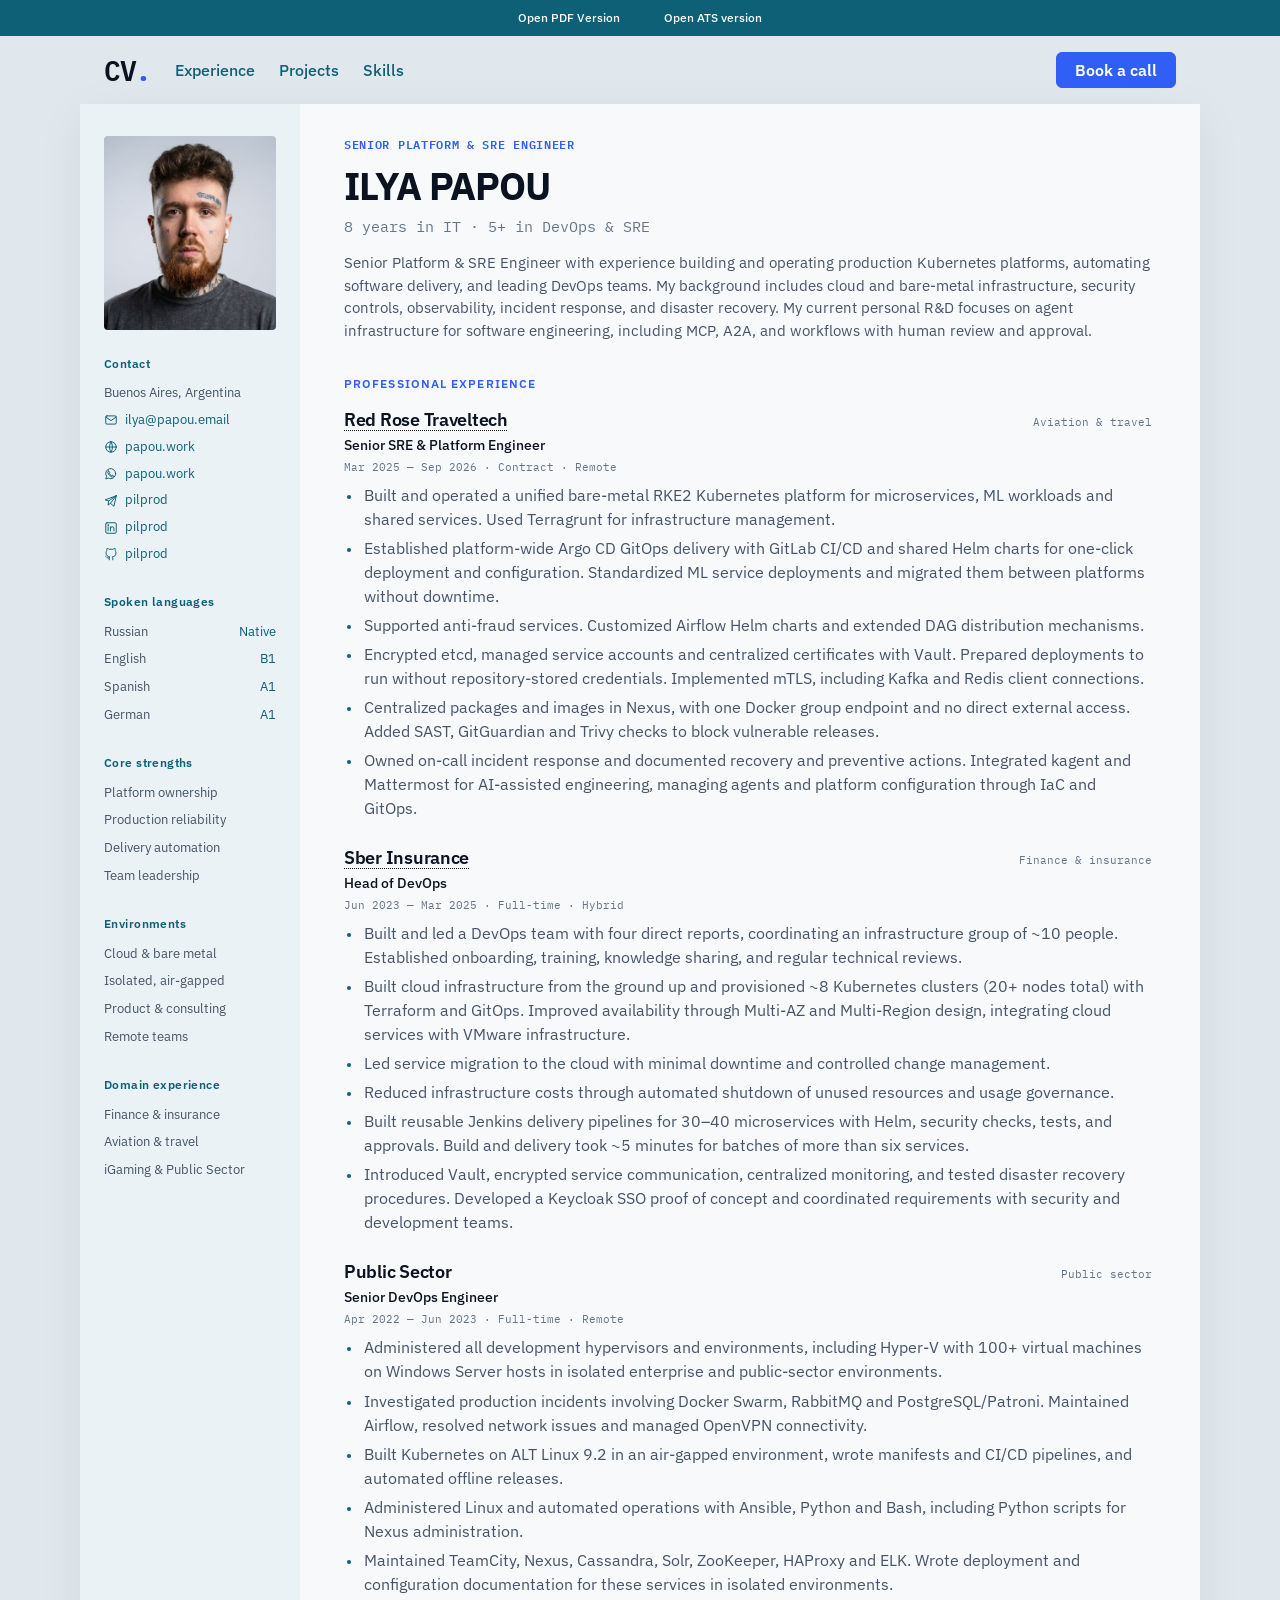
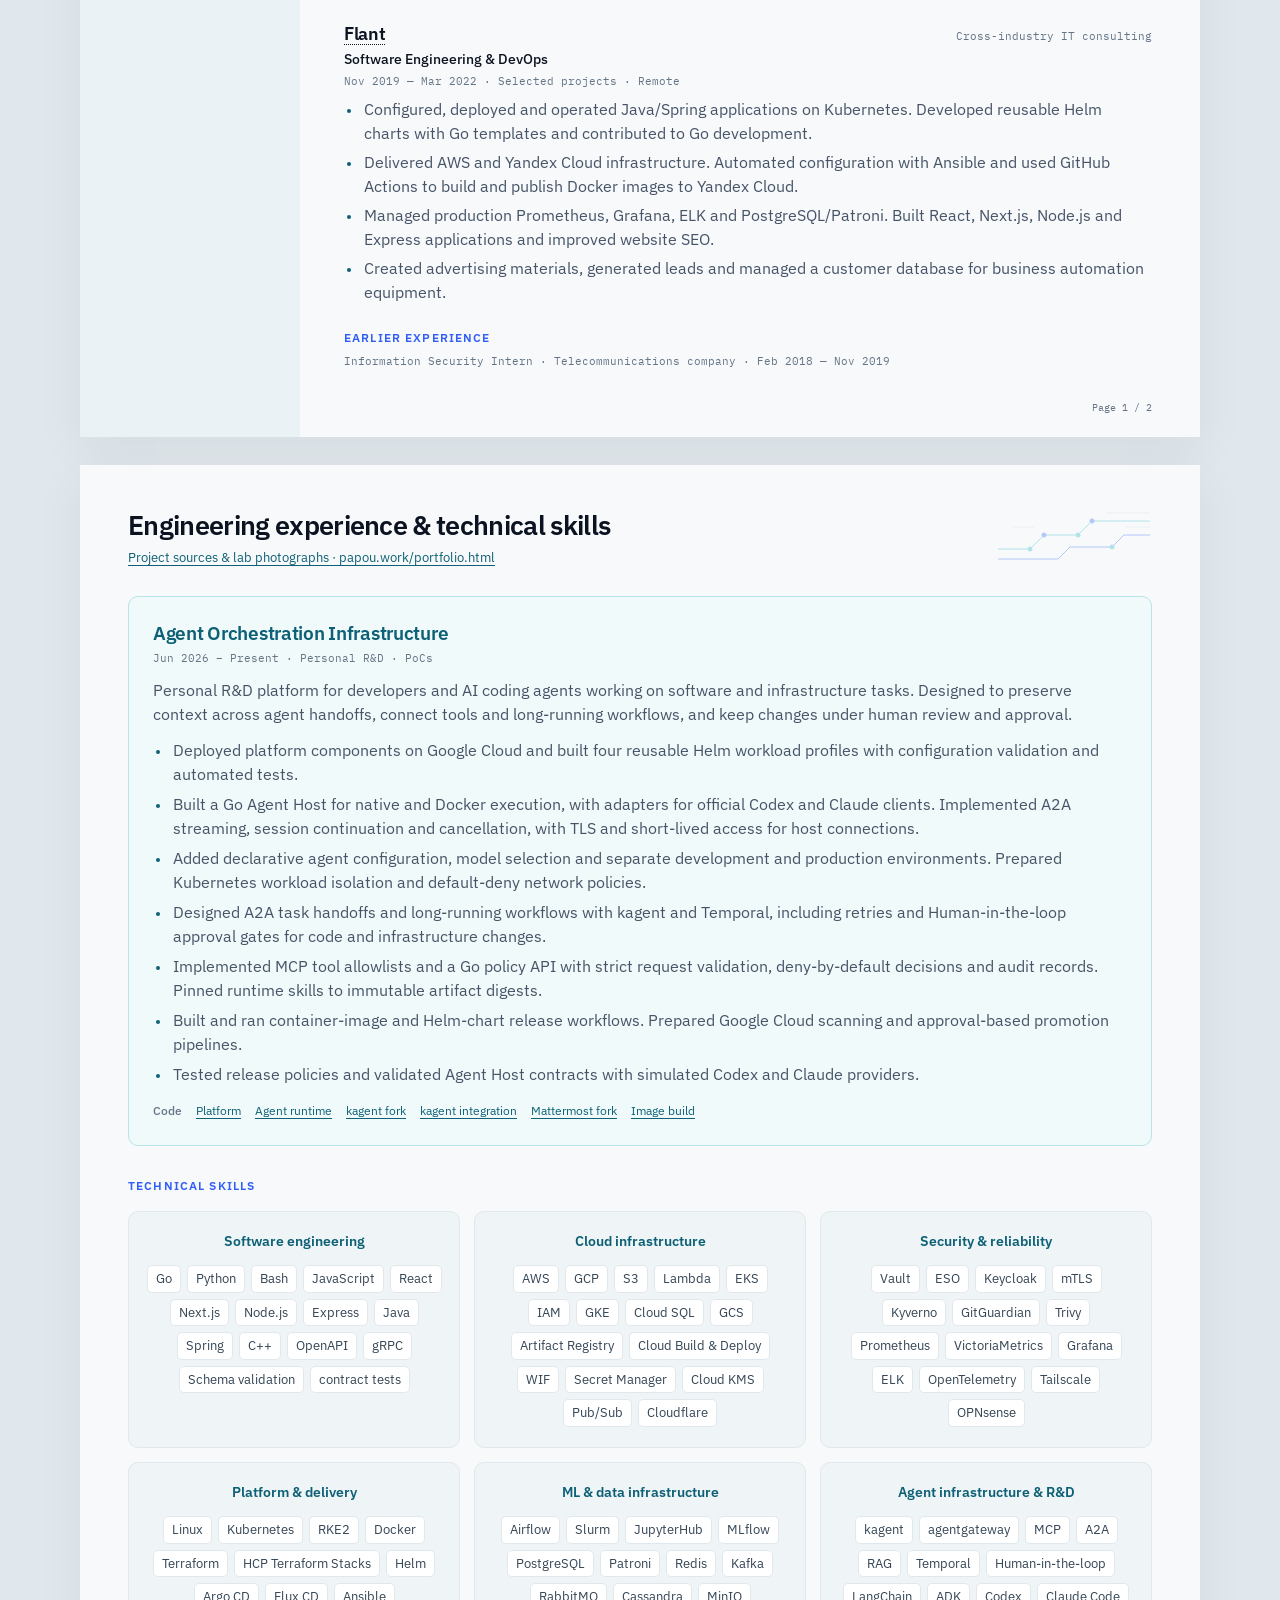
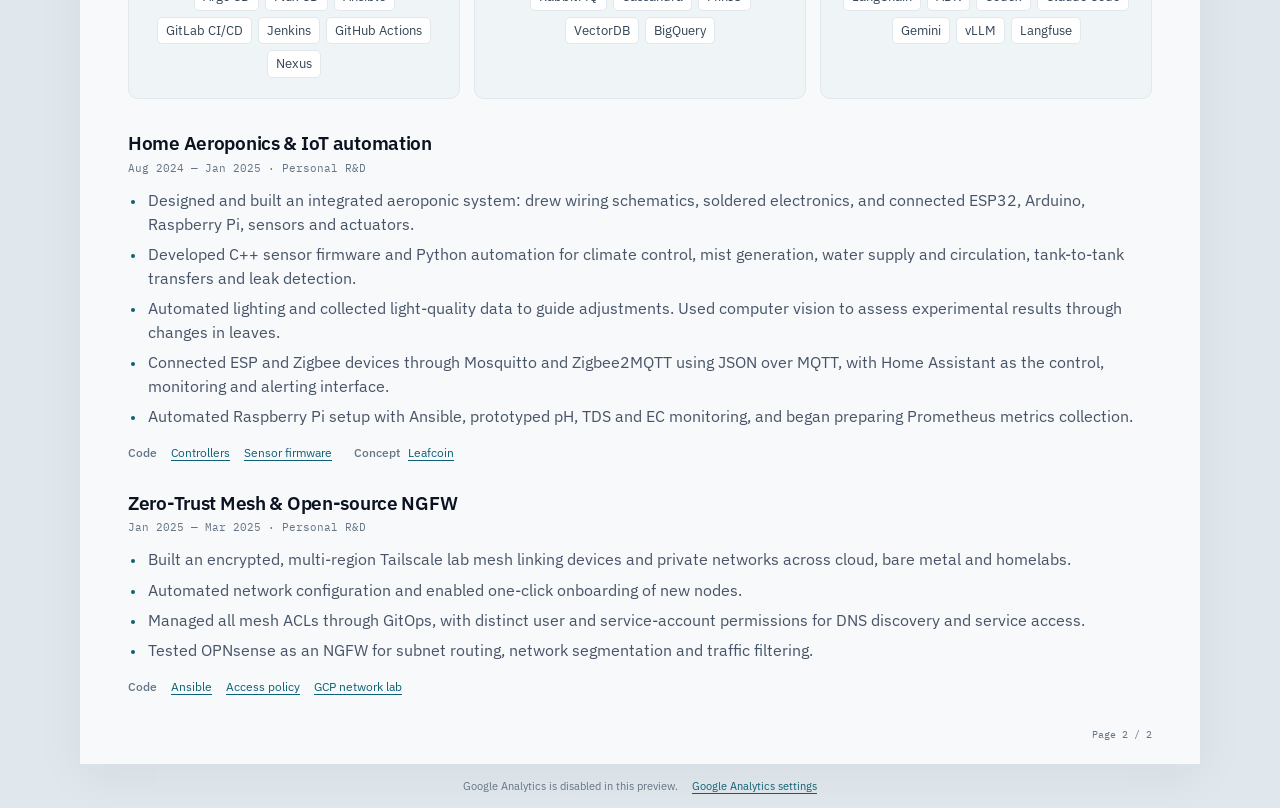
==== index.html @ ef1fb4b2 "Shorten ATS PDF action label" ====
<!doctype html>
<html lang="en">
<head>
  <meta charset="utf-8">
  <meta name="viewport" content="width=device-width, initial-scale=1">
  <title>Ilya Papou — Senior Platform &amp; SRE Engineer | CV</title>
  <meta name="description" content="Ilya Papou (Ilya Popov), Senior Platform &amp; SRE Engineer. Kubernetes, AWS, Google Cloud and agent infrastructure. CV, GitHub code and R&amp;D prototypes.">
  <meta name="author" content="Ilya Papou">
  <meta name="robots" content="index, follow, max-image-preview:large">
  <meta name="color-scheme" content="light dark">
  <meta name="theme-color" content="#f7f9fb" media="(prefers-color-scheme: light)">
  <meta name="theme-color" content="#131c27" media="(prefers-color-scheme: dark)">
  <meta property="og:type" content="profile">
  <meta property="og:site_name" content="Ilya Papou — CV">
  <meta property="og:locale" content="en_US">
  <meta property="og:title" content="Ilya Papou — Senior Platform &amp; SRE Engineer | CV">
  <meta property="og:description" content="Ilya Papou (Ilya Popov), Senior Platform &amp; SRE Engineer. Kubernetes, AWS, Google Cloud and agent infrastructure. CV, GitHub code and R&amp;D prototypes.">
  <meta property="og:url" content="https://papou.work/">
  <meta property="og:image" content="https://papou.work/assets/social/cv-preview-20260906.jpg">
  <meta property="og:image:secure_url" content="https://papou.work/assets/social/cv-preview-20260906.jpg">
  <meta property="og:image:type" content="image/jpeg">
  <meta property="og:image:width" content="1200">
  <meta property="og:image:height" content="630">
  <meta property="og:image:alt" content="Ilya Papou, Senior Platform &amp; SRE Engineer — CV and R&amp;D portfolio, with portrait.">
  <meta property="profile:first_name" content="Ilya">
  <meta property="profile:last_name" content="Papou">
  <meta name="twitter:card" content="summary_large_image">
  <meta name="twitter:title" content="Ilya Papou — Senior Platform &amp; SRE Engineer | CV">
  <meta name="twitter:description" content="Ilya Papou (Ilya Popov), Senior Platform &amp; SRE Engineer. Kubernetes, AWS, Google Cloud and agent infrastructure. CV, GitHub code and R&amp;D prototypes.">
  <meta name="twitter:image" content="https://papou.work/assets/social/cv-preview-20260906.jpg">
  <meta name="twitter:image:alt" content="Ilya Papou, Senior Platform &amp; SRE Engineer — CV and R&amp;D portfolio, with portrait.">
  <link rel="canonical" href="https://papou.work/">
  <link rel="describedby" href="/llms.txt" type="text/plain" title="CV overview for agents">
  <link rel="describedby" href="/portfolio.jsonld" type="application/ld+json" title="Project, repository and photograph relationships">
  <link rel="icon" href="assets/favicon.svg" type="image/svg+xml">
  <link rel="preload" href="assets/fonts/ibm-plex-sans.ttf" as="font" type="font/ttf" crossorigin>
  <link rel="stylesheet" href="styles.css?v=20261005-spacing">
  <script type="application/ld+json">
    {
      "@context": "https://schema.org",
      "@graph": [
        {
          "@type": "WebSite",
          "@id": "https://papou.work/#website",
          "url": "https://papou.work/",
          "name": "Ilya Papou — CV",
          "inLanguage": "en",
          "publisher": {
            "@id": "https://papou.work/#person"
          }
        },
        {
          "@type": "ProfilePage",
          "@id": "https://papou.work/#profile",
          "url": "https://papou.work/",
          "name": "Ilya Papou — Senior Platform & SRE Engineer | CV",
          "description": "Ilya Papou (Ilya Popov), Senior Platform & SRE Engineer. Kubernetes, AWS, Google Cloud and agent infrastructure. CV, GitHub code and R&D prototypes.",
          "inLanguage": "en",
          "dateModified": "2026-09-28T23:22:29Z",
          "primaryImageOfPage": {
            "@type": "ImageObject",
            "contentUrl": "https://papou.work/assets/social/cv-preview-20260906.jpg",
            "width": 1200,
            "height": 630
          },
          "mentions": [
            {"@id": "https://papou.work/portfolio.html#agent"},
            {"@id": "https://papou.work/portfolio.html#home"},
            {"@id": "https://papou.work/portfolio.html#mesh"}
          ],
          "isPartOf": {
            "@id": "https://papou.work/#website"
          },
          "mainEntity": {
            "@id": "https://papou.work/#person"
          }
        },
        {
          "@type": "Person",
          "@id": "https://papou.work/#person",
          "name": "Ilya Papou",
          "alternateName": ["Ilya Popov", "PILPROD", "pilprod"],
          "url": "https://papou.work/",
          "image": "https://papou.work/assets/portrait.jpg",
          "jobTitle": "Senior Platform & SRE Engineer",
          "description": "Senior Platform & SRE Engineer with experience building and operating production Kubernetes platforms, automating software delivery, and leading DevOps teams. My background includes cloud and bare-metal infrastructure, security controls, observability, incident response, and disaster recovery. My current personal R&D focuses on agent infrastructure for software engineering, including MCP, A2A, and workflows with human review and approval.",
          "homeLocation": {
            "@type": "Place",
            "name": "Buenos Aires, Argentina"
          },
          "sameAs": [
            "https://www.linkedin.com/in/pilprod/",
            "https://github.com/pilprod"
          ],
          "knowsAbout": [
            "Amazon Web Services (AWS)",
            "Google Cloud",
            "Agent infrastructure",
            "Agent orchestration",
            "MCP",
            "A2A",
            "Human-in-the-loop workflows",
            "Kubernetes",
            "DevSecOps",
            "Platform engineering",
            "Site reliability engineering"
          ]
        }
      ]
    }
  </script>
</head>
<body>
  <a class="skip-link" href="#experience">Skip to experience</a>
  <nav class="pdf-strip" aria-label="PDF versions">
    <div class="pdf-strip-links">
      <a id="open-pdf" href="assets/Ilya%20Papou%20CV%20%E2%80%94%20DevOps%20%26%20SRE.pdf?v=20261005-spacing" target="_blank" rel="noopener">Open PDF Version</a>
      <a id="download-ats-pdf" href="assets/Ilya%20Papou%20CV%20(ATS)%20%E2%80%94%20DevOps%20%26%20SRE.pdf?v=20261005-spacing" target="_blank" rel="noopener">Open ATS version</a>
    </div>
  </nav>
  <div class="site-toolbar">
    <a class="site-brand" href="/" aria-label="CV — Home">CV<span class="brand-dot" aria-hidden="true">.</span></a>
    <nav aria-label="CV sections">
      <a href="#experience">Experience</a>
      <a href="#projects">Projects</a>
      <a href="#technologies">Skills</a>
      <div class="toolbar-actions">
        <a class="booking-action" id="book-call" href="https://calendar.app.google/ga4crYqBcmaEuAV99" target="_blank" rel="noopener">Book a call</a>
      </div>
    </nav>
  </div>
  <main class="cv">
    <section class="cv-page page-one" aria-label="Experience and profile">
      <header class="identity">
        <div class="identity-copy">
          <p class="eyebrow">Senior Platform &amp; SRE Engineer</p>
          <div class="portrait portrait-mobile">
            <img class="portrait-screen" src="assets/portrait-source.jpg" width="896" height="1008" alt="Portrait of Ilya Papou" fetchpriority="high">
          </div>
          <h1>Ilya Papou</h1>
          <p class="headline">8 years in IT · 5+ in DevOps &amp; SRE</p>
        </div>
        <p class="summary">Senior Platform &amp; SRE Engineer with experience building and operating production Kubernetes platforms, automating software delivery, and leading DevOps teams. My background includes cloud and bare-metal infrastructure, security controls, observability, incident response, and disaster recovery. My current personal R&amp;D focuses on agent infrastructure for software engineering, including MCP, A2A, and workflows with human review and approval.</p>
      </header>
      <aside class="sidebar" aria-label="Contact and profile">
        <div class="portrait">
          <img class="portrait-screen" src="assets/portrait-source.jpg" width="896" height="1008" alt="Portrait of Ilya Papou" fetchpriority="high">
          <img class="portrait-print" src="assets/portrait-source.jpg" width="896" height="1008" alt="Portrait of Ilya Papou" loading="eager" decoding="sync">
        </div>
        <section class="sidebar-section profile-contact">
          <h2>Contact</h2>
          <address class="contact-list">
            <div class="contact-context">
            <span>Buenos Aires, Argentina</span>
            </div>
            <div class="contact-links">
            <a href="mailto:ilya@papou.email" aria-label="Email: ilya@papou.email" title="Email"><svg class="contact-icon" viewBox="0 0 24 24" aria-hidden="true" focusable="false"><rect x="3" y="5" width="18" height="14" rx="2"/><path d="m3 7 9 6 9-6"/></svg>ilya@papou.email</a>
            <a href="https://papou.work/" aria-label="Website: papou.work" title="Website"><svg class="contact-icon" viewBox="0 0 24 24" aria-hidden="true" focusable="false"><circle cx="12" cy="12" r="9"/><path d="M3 12h18M12 3a18 18 0 0 1 0 18 18 18 0 0 1 0-18Z"/></svg>papou.work</a>
            <a href="https://wa.me/papou.work" aria-label="WhatsApp Business: papou.work" title="WhatsApp Business"><svg class="contact-icon" viewBox="0 0 24 24" aria-hidden="true" focusable="false"><path d="M20 11.5a8.5 8.5 0 0 1-12.4 7.6L3 20.5l1.4-4.6A8.5 8.5 0 1 1 20 11.5Z"/><path d="m8 7 2 3-1 1c.8 1.7 2 2.9 3.7 3.7l1-1 3 2c-.4 1.4-1.3 2-2.7 1.5-3.7-1.2-6.3-3.8-7.5-7.5C6 8.3 6.6 7.4 8 7Z"/></svg>papou.work</a>
            <a href="https://t.me/pilprod" aria-label="Telegram: pilprod" title="Telegram"><svg class="contact-icon" viewBox="0 0 24 24" aria-hidden="true" focusable="false"><path d="m21 3-4 18-6-5-4 3 1-7-6-2L21 3ZM8 12l13-9M11 16l10-13"/></svg>pilprod</a>
            <a href="https://www.linkedin.com/in/pilprod/" aria-label="LinkedIn: pilprod" title="LinkedIn"><svg class="contact-icon" viewBox="0 0 24 24" aria-hidden="true" focusable="false"><rect x="3" y="3" width="18" height="18" rx="2"/><path d="M7 10v7M11 17v-7m0 3a3 3 0 0 1 6 0v4"/><circle cx="7" cy="7" r=".6"/></svg>pilprod</a>
            <a href="https://github.com/pilprod" aria-label="GitHub: pilprod" title="GitHub"><svg class="contact-icon" viewBox="0 0 24 24" aria-hidden="true" focusable="false"><path d="M9 19c-4 1-4-2-6-3m6 6v-3c0-1 .2-1.7.7-2.3-3-.3-6.2-1.5-6.2-6.7 0-1.5.5-2.7 1.4-3.7-.2-.4-.6-1.9.1-3.8 0 0 1.2-.4 4 1.5a14 14 0 0 1 6 0c2.8-1.9 4-1.5 4-1.5.7 1.9.3 3.4.1 3.8 1 1 1.4 2.2 1.4 3.7 0 5.2-3.2 6.4-6.2 6.7.5.6.7 1.3.7 2.3v3"/></svg>pilprod</a>
            </div>
          </address>
        </section>
        <section class="sidebar-section profile-languages">
          <h2>Spoken languages</h2>
          <dl class="language-list">
            <div><dt>Russian</dt><dd>Native</dd></div>
            <div><dt>English</dt><dd>B1</dd></div>
            <div><dt>Spanish</dt><dd>A1</dd></div>
            <div><dt>German</dt><dd>A1</dd></div>
          </dl>
        </section>
        <div class="profile-details">
          <button class="profile-toggle" type="button" aria-expanded="true" aria-controls="profile-background" hidden>Profile &amp; background</button>
          <div class="profile-extra" id="profile-background">
            <section class="sidebar-section">
              <h2>Core strengths</h2>
              <ul>
                <li>Platform ownership</li>
                <li>Production reliability</li>
                <li>Delivery automation</li>
                <li>Team leadership</li>
              </ul>
            </section>
            <section class="sidebar-section">
              <h2>Environments</h2>
              <ul>
                <li>Cloud &amp; bare metal</li>
                <li>Isolated, air-gapped</li>
                <li>Product &amp; consulting</li>
                <li>Remote teams</li>
              </ul>
            </section>
            <section class="sidebar-section">
              <h2>Domain experience</h2>
              <ul>
                <li>Finance &amp; insurance</li>
                <li>Aviation &amp; travel</li>
                <li>iGaming &amp; Public Sector</li>
              </ul>
            </section>
          </div>
        </div>
      </aside>
      <section class="experience" id="experience" aria-labelledby="experience-heading">
        <h2 class="section-label" id="experience-heading">Professional experience</h2>
        <article class="job">
          <header class="job-header">
            <div class="job-title-line"><div class="job-heading">
              <h3 class="company"><a href="https://red-rose.tech/">Red Rose Traveltech</a></h3>
              <p class="job-role">Senior SRE &amp; Platform Engineer</p>
            </div><span class="job-domain">Aviation &amp; travel</span></div>
            <p class="job-meta"><time datetime="2025-03">Mar 2025</time> — <time datetime="2026-09">Sep 2026</time> · Contract · Remote</p>
          </header>
          <ul class="achievements">
            <li>Built and operated a unified bare-metal RKE2 Kubernetes platform for microservices, ML workloads and shared services. Used Terragrunt for infrastructure management.</li>
            <li>Established platform-wide Argo CD GitOps delivery with GitLab CI/CD and shared Helm charts for one-click deployment and configuration. Standardized ML service deployments and migrated them between platforms without downtime.</li>
            <li>Supported anti-fraud services. Customized Airflow Helm charts and extended DAG distribution mechanisms.</li>
            <li>Encrypted etcd, managed service accounts and centralized certificates with Vault. Prepared deployments to run without repository-stored credentials. Implemented mTLS, including Kafka and Redis client connections.</li>
            <li>Centralized packages and images in Nexus, with one Docker group endpoint and no direct external access. Added SAST, GitGuardian and Trivy checks to block vulnerable releases.</li>
            <li>Owned on-call incident response and documented recovery and preventive actions. Integrated kagent and Mattermost for AI-assisted engineering, managing agents and platform configuration through IaC and GitOps.</li>
          </ul>
        </article>
        <article class="job">
          <header class="job-header">
            <div class="job-title-line"><div class="job-heading">
              <h3 class="company"><a href="https://sberbankins.ru/">Sber Insurance</a></h3>
              <p class="job-role">Head of DevOps</p>
            </div><span class="job-domain">Finance &amp; insurance</span></div>
            <p class="job-meta"><time datetime="2023-06">Jun 2023</time> — <time datetime="2025-03">Mar 2025</time> · Full-time · Hybrid</p>
          </header>
          <ul class="achievements">
            <li>Built and led a DevOps team with four direct reports, coordinating an infrastructure group of ~10 people. Established onboarding, training, knowledge sharing, and regular technical reviews.</li>
            <li>Built cloud infrastructure from the ground up and provisioned ~8 Kubernetes clusters (20+ nodes total) with Terraform and GitOps. Improved availability through Multi-AZ and Multi-Region design, integrating cloud services with VMware infrastructure.</li>
            <li>Led service migration to the cloud with minimal downtime and controlled change management.</li>
            <li>Reduced infrastructure costs through automated shutdown of unused resources and usage governance.</li>
            <li>Built reusable Jenkins delivery pipelines for 30–40 microservices with Helm, security checks, tests, and approvals. Build and delivery took ~5 minutes for batches of more than six services.</li>
            <li>Introduced Vault, encrypted service communication, centralized monitoring, and tested disaster recovery procedures. Developed a Keycloak SSO proof of concept and coordinated requirements with security and development teams.</li>
          </ul>
        </article>
        <article class="job">
          <header class="job-header">
            <div class="job-title-line"><div class="job-heading">
              <h3 class="company">Public Sector</h3>
              <p class="job-role">Senior DevOps Engineer</p>
            </div><span class="job-domain">Public sector</span></div>
            <p class="job-meta"><time datetime="2022-04">Apr 2022</time> — <time datetime="2023-06">Jun 2023</time> · Full-time · Remote</p>
          </header>
          <ul class="achievements">
            <li>Administered all development hypervisors and environments, including Hyper-V with 100+ virtual machines on Windows Server hosts in isolated enterprise and public-sector environments.</li>
            <li>Investigated production incidents involving Docker Swarm, RabbitMQ and PostgreSQL/Patroni. Maintained Airflow, resolved network issues and managed OpenVPN connectivity.</li>
            <li>Built Kubernetes on ALT Linux 9.2 in an air-gapped environment, wrote manifests and CI/CD pipelines, and automated offline releases.</li>
            <li>Administered Linux and automated operations with Ansible, Python and Bash, including Python scripts for Nexus administration.</li>
            <li>Maintained TeamCity, Nexus, Cassandra, Solr, ZooKeeper, HAProxy and ELK. Wrote deployment and configuration documentation for these services in isolated environments.</li>
          </ul>
        </article>
        <article class="job">
          <header class="job-header">
            <div class="job-title-line"><div class="job-heading">
              <h3 class="company"><a href="https://flant.ru/">Flant</a></h3>
              <p class="job-role">Software Engineering &amp; DevOps</p>
            </div><span class="job-domain">Cross-industry IT consulting</span></div>
            <p class="job-meta"><time datetime="2019-11">Nov 2019</time> — <time datetime="2022-03">Mar 2022</time> · Selected projects · Remote</p>
          </header>
          <ul class="achievements">
            <li>Configured, deployed and operated Java/Spring applications on Kubernetes. Developed reusable Helm charts with Go templates and contributed to Go development.</li>
            <li>Delivered AWS and Yandex Cloud infrastructure. Automated configuration with Ansible and used GitHub Actions to build and publish Docker images to Yandex Cloud.</li>
            <li>Managed production Prometheus, Grafana, ELK and PostgreSQL/Patroni. Built React, Next.js, Node.js and Express applications and improved website SEO.</li>
            <li>Created advertising materials, generated leads and managed a customer database for business automation equipment.</li>
          </ul>
        </article>
        <article class="job job-earlier">
          <h3 class="section-label">Earlier experience</h3>
          <p class="job-meta">Information Security Intern · Telecommunications company · <time datetime="2018-02">Feb 2018</time> — <time datetime="2019-11">Nov 2019</time></p>
        </article>
      </section>
      <footer class="page-number" aria-hidden="true">Page 1 / 2</footer>
    </section>
    <section class="cv-page page-two" aria-label="Technologies and personal projects">
      <header class="page-intro">
        <h2>Engineering experience &amp; technical skills</h2>
        <p><a class="portfolio-overview-link" href="https://papou.work/portfolio.html">Project sources &amp; lab photographs · papou.work/portfolio.html</a></p>
        <img class="research-motif" src="assets/research-motif.svg" width="156" height="52" alt="" aria-hidden="true">
      </header>
      <section class="projects projects-featured" id="projects" aria-labelledby="projects-heading">
        <article class="project project-agent">
          <header>
            <h2 class="project-title" id="projects-heading">Agent Orchestration Infrastructure</h2>
            <p class="project-meta"><time datetime="2026-06">Jun 2026</time> – Present · Personal R&amp;D · PoCs</p>
          </header>
          <p class="project-summary">Personal R&amp;D platform for developers and AI coding agents working on software and infrastructure tasks. Designed to preserve context across agent handoffs, connect tools and long-running workflows, and keep changes under human review and approval.</p>
          <ul class="achievements">
              <li>Deployed platform components on Google Cloud and built four reusable Helm workload profiles with configuration validation and automated tests.</li>
              <li>Built a Go Agent Host for native and Docker execution, with adapters for official Codex and Claude clients. Implemented A2A streaming, session continuation and cancellation, with TLS and short-lived access for host connections.</li>
              <li>Added declarative agent configuration, model selection and separate development and production environments. Prepared Kubernetes workload isolation and default-deny network policies.</li>
              <li>Designed A2A task handoffs and long-running workflows with kagent and Temporal, including retries and Human-in-the-loop approval gates for code and infrastructure changes.</li>
              <li>Implemented MCP tool allowlists and a Go policy API with strict request validation, deny-by-default decisions and audit records. Pinned runtime skills to immutable artifact digests.</li>
              <li>Built and ran container-image and Helm-chart release workflows. Prepared Google Cloud scanning and approval-based promotion pipelines.</li>
              <li>Tested release policies and validated Agent Host contracts with simulated Codex and Claude providers.</li>
            </ul>
          <p class="project-links" data-project="agent"><span class="project-links-label">Code</span> <a href="https://github.com/pilprod/yourown-chat">Platform</a> <a href="https://github.com/pilprod/substrate">Agent runtime</a> <a href="https://github.com/pilprod/kagent">kagent fork</a> <a href="https://github.com/pilprod/yourown-chat-kagent">kagent integration</a> <a href="https://github.com/pilprod/mattermost">Mattermost fork</a> <a href="https://github.com/pilprod/yourown-chat-mattermost">Image build</a></p>
        </article>
      </section>
      <section class="technologies" id="technologies" aria-labelledby="technology-heading">
        <h2 class="section-label" id="technology-heading">Technical skills</h2>
        <div class="tech-columns">
            <div class="tech-column">
              <section class="tech-group" data-category="platform">
                <h3>Platform &amp; delivery</h3>
                <ul class="tech-list">
                  <li>Linux</li>
                  <li>Kubernetes</li>
                  <li>RKE2</li>
                  <li class="line-end">Docker</li>
                  <li>Terraform</li>
                  <li class="line-end">HCP Terraform Stacks</li>
                  <li>Helm</li>
                  <li>Argo CD</li>
                  <li>Flux CD</li>
                  <li class="line-end">Ansible</li>
                  <li>GitLab CI/CD</li>
                  <li class="line-end">Jenkins</li>
                  <li>GitHub Actions</li>
                  <li class="line-end">Nexus</li>
                </ul>
              </section>
              <section class="tech-group" data-category="cloud">
                <h3>Cloud infrastructure</h3>
                <ul class="tech-list">
                  <li>AWS</li>
                  <li class="line-end">GCP</li>
                  <li>S3</li>
                  <li>Lambda</li>
                  <li>EKS</li>
                  <li class="line-end">IAM</li>
                  <li>GKE</li>
                  <li>Cloud SQL</li>
                  <li class="line-end">GCS</li>
                  <li>Artifact Registry</li>
                  <li class="line-end">Cloud Build &amp; Deploy</li>
                  <li data-print-prefix="IAM · ">WIF</li>
                  <li class="line-end">Secret Manager</li>
                  <li>Cloud KMS</li>
                  <li>Pub/Sub</li>
                  <li class="line-end">Cloudflare</li>
                </ul>
              </section>
            </div>
            <div class="tech-column">
              <section class="tech-group" data-category="programming">
                <h3>Software engineering</h3>
                <ul class="tech-list">
                  <li>Go</li>
                  <li>Python</li>
                  <li>Bash</li>
                  <li class="line-end">JavaScript</li>
                  <li>React</li>
                  <li>Next.js</li>
                  <li>Node.js</li>
                  <li class="line-end">Express</li>
                  <li>Java</li>
                  <li>Spring</li>
                  <li class="line-end">C++</li>
                  <li>OpenAPI</li>
                  <li class="line-end">gRPC</li>
                  <li>Schema validation</li>
                  <li class="line-end">contract tests</li>
                </ul>
              </section>
              <section class="tech-group" data-category="security">
                <h3>Security &amp; reliability</h3>
                <ul class="tech-list">
                  <li>Vault</li>
                  <li>ESO</li>
                  <li>Keycloak</li>
                  <li>mTLS</li>
                  <li class="line-end">Kyverno</li>
                  <li>GitGuardian</li>
                  <li class="line-end">Trivy</li>
                  <li>Prometheus</li>
                  <li class="line-end">VictoriaMetrics</li>
                  <li>Grafana</li>
                  <li>ELK</li>
                  <li class="line-end">OpenTelemetry</li>
                  <li>Tailscale</li>
                  <li class="line-end">OPNsense</li>
                </ul>
              </section>
            </div>
            <div class="tech-column">
              <section class="tech-group" data-category="data">
                <h3>ML &amp; data infrastructure</h3>
                <ul class="tech-list">
                  <li>Airflow</li>
                  <li>Slurm</li>
                  <li>JupyterHub</li>
                  <li class="line-end">MLflow</li>
                  <li>PostgreSQL</li>
                  <li>Patroni</li>
                  <li class="line-end">Redis</li>
                  <li>Kafka</li>
                  <li>RabbitMQ</li>
                  <li class="line-end">Cassandra</li>
                  <li>MinIO</li>
                  <li>VectorDB</li>
                  <li class="line-end">BigQuery</li>
                </ul>
              </section>
              <section class="tech-group" data-category="agents">
                <h3>Agent infrastructure &amp; R&amp;D</h3>
                <ul class="tech-list">
                  <li>kagent</li>
                  <li class="line-end">agentgateway</li>
                  <li>MCP</li>
                  <li>A2A</li>
                  <li class="line-end">RAG</li>
                  <li>Temporal</li>
                  <li class="line-end">Human-in-the-loop</li>
                  <li>LangChain</li>
                  <li class="line-end">ADK</li>
                  <li>Codex</li>
                  <li>Claude Code</li>
                  <li class="line-end">Gemini</li>
                  <li>vLLM</li>
                  <li class="line-end">Langfuse</li>
                </ul>
              </section>
            </div>
        </div>
      </section>
      <section class="projects projects-secondary" aria-label="Additional personal projects">
          <article class="project">
            <header>
              <h3 id="home-aeroponics">Home Aeroponics &amp; IoT automation</h3>
              <p class="project-meta"><time datetime="2024-08">Aug 2024</time> — <time datetime="2025-01">Jan 2025</time> · Personal R&amp;D</p>
            </header>
            <ul class="achievements">
              <li>Designed and built an integrated aeroponic system: drew wiring schematics, soldered electronics, and connected ESP32, Arduino, Raspberry Pi, sensors and actuators.</li>
              <li>Developed C++ sensor firmware and Python automation for climate control, mist generation, water supply and circulation, tank-to-tank transfers and leak detection.</li>
              <li>Automated lighting and collected light-quality data to guide adjustments. Used computer vision to assess experimental results through changes in leaves.</li>
              <li>Connected ESP and Zigbee devices through Mosquitto and Zigbee2MQTT using JSON over MQTT, with Home Assistant as the control, monitoring and alerting interface.</li>
              <li>Automated Raspberry Pi setup with Ansible, prototyped pH, TDS and EC monitoring, and began preparing Prometheus metrics collection.</li>
            </ul>
            <p class="project-links" data-project="home"><span class="project-links-label">Code</span> <a href="https://github.com/pilprod/aeroponics-iot-control">Controllers</a> <a href="https://github.com/pilprod/aeroponics-sensor-firmware">Sensor firmware</a> <span class="project-concept"><span class="project-links-label">Concept</span> <a href="https://leafcoin.org/">Leafcoin</a></span></p>
          </article>

          <article class="project">
            <header>
              <h3 id="zero-trust-mesh">Zero-Trust Mesh &amp; Open-source NGFW</h3>
              <p class="project-meta"><time datetime="2025-01">Jan 2025</time> — <time datetime="2025-03">Mar 2025</time> · Personal R&amp;D</p>
            </header>
            <ul class="achievements">
              <li>Built an encrypted, multi-region Tailscale lab mesh linking devices and private networks across cloud, bare metal and homelabs.</li>
              <li>Automated network configuration and enabled one-click onboarding of new nodes.</li>
              <li>Managed all mesh ACLs through GitOps, with distinct user and service-account permissions for DNS discovery and service access.</li>
              <li>Tested OPNsense as an NGFW for subnet routing, network segmentation and traffic filtering.</li>
            </ul>
            <p class="project-links" data-project="mesh"><span class="project-links-label">Code</span> <a href="https://github.com/pilprod/lab-network-automation">Ansible</a> <a href="https://github.com/pilprod/zero-trust-mesh-policy">Access policy</a> <a href="https://github.com/pilprod/gcp-ngfw-network-lab">GCP network lab</a></p>
          </article>
      </section>
      <footer class="page-number" aria-hidden="true">Page 2 / 2</footer>
    </section>
  </main>
  <footer class="analytics-footer" aria-label="Privacy settings">
    <div id="analytics-tools" hidden>
      <span id="analytics-status" role="status" aria-live="polite">Google Analytics is off.</span>
      <button id="analytics-settings" type="button" aria-expanded="false" aria-controls="analytics-consent">Google Analytics settings</button>
    </div>
    <noscript>Google Analytics is off. JavaScript is needed to manage your choice.</noscript>
  </footer>
  <section class="analytics-consent" id="analytics-consent" aria-labelledby="analytics-heading" hidden>
    <div class="analytics-copy">
      <p class="analytics-kicker">Your privacy</p>
      <h2 id="analytics-heading">Allow Google Analytics?</h2>
      <p>Google Analytics uses cookies to measure CV, ATS and portfolio visits, clicks to open the CV PDFs or booking page, and basic device and referral information. Outside the EU it starts automatically unless you decline. In the EU, or if your region cannot be determined, it stays off until you allow it. You can change your choice at any time. No advertising or email, phone or messaging-link tracking.</p>
      <p class="analytics-note">On papou.work, Cloudflare separately measures page performance without cookies, with EU visitors excluded. These buttons control Google Analytics.</p>
      <p class="analytics-note">Your choice is stored on this device for 180 days. You can change it in Google Analytics settings. <a href="https://policies.google.com/technologies/partner-sites" target="_blank" rel="noopener noreferrer">How Google uses data</a>.</p>
    </div>
    <div class="analytics-actions">
      <button class="analytics-decline" id="analytics-decline" type="button" aria-label="Decline Google Analytics"><span class="analytics-button-label-desktop">Decline Google Analytics</span><span class="analytics-button-label-mobile">Decline</span></button>
      <button class="analytics-allow" id="analytics-allow" type="button" aria-label="Allow Google Analytics"><span class="analytics-button-label-desktop">Allow Google Analytics</span><span class="analytics-button-label-mobile">Allow</span></button>
    </div>
  </section>
  <script src="analytics.js?v=20261005-spacing" defer></script>
  <script>
    const screenTitle = document.title;
    const setPrintTitle = () => { document.title = "Ilya Papou CV — DevOps & SRE"; };
    const restoreScreenTitle = () => { document.title = screenTitle; };
    // Native print shortcuts also use the short, filename-safe title.
    window.addEventListener("beforeprint", setPrintTitle);
    window.addEventListener("afterprint", restoreScreenTitle);
    const profileDetails = document.querySelector(".profile-details");
    const profileToggle = document.querySelector(".profile-toggle");
    const wideScreen = window.matchMedia("(min-width: 981px)");
    const setProfileExpanded = (expanded) => {
      profileDetails.dataset.collapsed = String(!expanded);
      profileToggle.setAttribute("aria-expanded", String(expanded));
    };
    const updateProfileLayout = () => setProfileExpanded(wideScreen.matches);
    updateProfileLayout();
    profileToggle.hidden = false;
    profileToggle.addEventListener("click", () => {
      setProfileExpanded(profileToggle.getAttribute("aria-expanded") !== "true");
    });
    wideScreen.addEventListener("change", updateProfileLayout);
  </script>
</body>
</html>
---- styles.css ----
@font-face {
  font-family: "IBM Plex Sans";
  src: url("assets/fonts/ibm-plex-sans.ttf") format("truetype");
  font-style: normal;
  font-weight: 100 700;
  font-display: swap;
}

@font-face {
  font-family: "IBM Plex Mono";
  src: url("assets/fonts/ibm-plex-mono.ttf") format("truetype");
  font-style: normal;
  font-weight: 400;
  font-display: swap;
}

@font-face {
  font-family: "IBM Plex Mono";
  src: url("assets/fonts/ibm-plex-mono-medium.ttf") format("truetype");
  font-style: normal;
  font-weight: 500;
  font-display: swap;
}

@font-face {
  font-family: "IBM Plex Mono";
  src: url("assets/fonts/ibm-plex-mono-semibold.ttf") format("truetype");
  font-style: normal;
  font-weight: 600;
  font-display: swap;
}

:root {
  color-scheme: light;
  --paper: #f7f9fb;
  --sidebar: #eaf2f5;
  --blue: #315ef5;
  --teal: #0d6075;
  --ink: #0b1220;
  --text: #475467;
  --muted: #657586;
  font-family: "IBM Plex Sans", sans-serif;
  font-synthesis: none;
  text-rendering: optimizeLegibility;
  -webkit-font-smoothing: antialiased;
}

*,
*::before,
*::after {
  box-sizing: border-box;
}

html {
  scroll-behavior: smooth;
  scroll-padding-top: 24px;
}

body {
  margin: 0;
  background: #e1e8ed;
  color: var(--text);
  font-size: 15.5px;
  line-height: 1.55;
}

button,
input {
  font: inherit;
}

button,
a {
  -webkit-tap-highlight-color: transparent;
}

a {
  color: var(--teal);
  text-decoration-thickness: 1px;
  text-underline-offset: 3px;
}

a:hover {
  color: var(--blue);
}

a:focus-visible,
button:focus-visible {
  outline: 3px solid var(--blue);
  outline-offset: 4px;
  border-radius: 2px;
}

img {
  display: block;
  max-width: 100%;
}

h1,
h2,
h3,
p,
ul,
dl,
dd {
  margin: 0;
}

h1,
h2,
h3 {
  color: var(--ink);
}

[hidden] {
  display: none !important;
}

.print-only {
  display: none;
}

.analytics-footer {
  display: grid;
  place-items: center;
  min-height: 44px;
  max-width: 1120px;
  margin: 0 auto;
  padding: 10px 24px;
  color: var(--muted);
  font-size: 11px;
  line-height: 20px;
}

.analytics-footer > p {
  font-size: 14px;
  margin-bottom: 8px;
}

.analytics-footer > div {
  display: flex;
  justify-content: center;
  align-items: center;
  flex-wrap: wrap;
  gap: 4px 14px;
}

.analytics-footer button {
  border: 0;
  padding: 0;
  background: transparent;
  color: var(--teal);
  cursor: pointer;
  text-decoration: underline;
  text-underline-offset: 3px;
}

.analytics-consent {
  position: fixed;
  z-index: 20;
  inset: auto 0 0;
  display: grid;
  grid-template-columns: minmax(0, 1fr) auto;
  align-items: center;
  gap: 24px;
  width: 100%;
  max-height: calc(100dvh - 24px);
  overflow: auto;
  margin: 0;
  padding: 12px max(24px, calc((100vw - 1120px) / 2));
  padding-bottom: max(12px, env(safe-area-inset-bottom));
  border: 0;
  border-radius: 0;
  background: var(--paper);
  box-shadow: 0 -8px 30px rgb(11 18 32 / 10%);
  font-size: 13px;
  line-height: 1.45;
}

.analytics-kicker {
  display: none;
  margin-bottom: 4px;
  color: var(--teal);
  font-family: "IBM Plex Mono", monospace;
  font-size: 10px;
  font-weight: 500;
  letter-spacing: .05em;
}

.analytics-copy h2 {
  margin-bottom: 4px;
  font-size: 16px;
  font-weight: 600;
  line-height: 1.25;
}

.analytics-note {
  margin-top: 6px;
  font-size: 12px;
  line-height: 1.4;
  color: var(--muted);
}

.analytics-actions {
  display: flex;
  flex-direction: column;
  justify-content: flex-end;
  flex-wrap: wrap;
  gap: 6px;
  margin-top: 0;
}

.analytics-actions button {
  min-height: 38px;
  border: 1px solid var(--teal);
  border-radius: 8px;
  padding: 7px 14px;
  font-weight: 500;
  cursor: pointer;
}

.analytics-decline {
  background: transparent;
  color: var(--teal);
}

.analytics-allow {
  background: var(--teal);
  color: white;
}

.analytics-actions button:hover {
  box-shadow: 0 0 0 2px rgb(13 96 117 / 15%);
}

.analytics-actions button:focus-visible {
  outline: 2px solid var(--teal);
  outline-offset: 3px;
}

.analytics-button-label-mobile {
  display: none;
}

@media screen and (max-width: 800px) {
  .analytics-consent {
    grid-template-columns: minmax(0, 1fr);
    gap: 8px;
    padding: 12px 20px;
    padding-bottom: max(12px, env(safe-area-inset-bottom));
  }

  .analytics-actions {
    flex-direction: row;
  }
}

@media screen and (max-width: 600px) {
  .analytics-button-label-desktop {
    display: none;
  }

  .analytics-button-label-mobile {
    display: inline;
  }

  .analytics-actions button {
    flex: 1;
    min-height: 44px;
    border: 0;
    border-radius: 0;
    padding: 0 12px;
    background: transparent;
    color: var(--teal);
    font-size: 14px;
    font-weight: 600;
  }

  .analytics-consent .analytics-actions button:hover {
    box-shadow: none;
  }
}

@media print {
  .analytics-footer,
  .analytics-consent {
    display: none !important;
  }
}

.skip-link {
  position: absolute;
  z-index: 10;
  top: 12px;
  left: 12px;
  padding: 10px 16px;
  transform: translateY(-160%);
  background: white;
  color: var(--ink);
  border-radius: 6px;
}

.skip-link:focus {
  transform: translateY(0);
}

.pdf-strip {
  background: #0d6075;
  color: white;
  font-size: 12px;
  font-weight: 500;
  line-height: 16px;
}

.pdf-strip-links {
  display: flex;
  align-items: center;
  justify-content: center;
  gap: 24px;
  min-height: 36px;
  padding: 0 16px;
}

.pdf-strip a {
  display: inline-flex;
  align-items: center;
  min-height: 28px;
  margin-block: 4px;
  padding-inline: 10px;
  border-radius: 4px;
  color: white;
  white-space: nowrap;
  text-decoration: none;
}

.pdf-strip a:hover {
  background: rgb(255 255 255 / 8%);
  text-decoration: underline;
}

.pdf-strip a:focus-visible {
  outline-color: white;
  outline-offset: 2px;
}

.site-toolbar,
.portfolio-toolbar {
  --toolbar-font-size: 16px;
  --toolbar-gap: 24px;
  --toolbar-height: 36px;
  --toolbar-link-color: var(--teal);
  display: flex;
  align-items: center;
  justify-content: space-between;
  gap: var(--toolbar-gap);
  width: min(1120px, calc(100% - clamp(0px, 12.5vw - 80px, 48px)));
  margin: 0 auto;
  padding: 16px 24px;
  font-size: var(--toolbar-font-size);
  font-weight: 500;
  line-height: 20px;
}

.site-toolbar nav,
.portfolio-toolbar nav {
  display: flex;
  flex-wrap: nowrap;
  align-items: center;
  gap: var(--toolbar-gap);
  font: inherit;
}

.site-toolbar > a,
.site-toolbar nav > a,
.site-toolbar .booking-action,
.portfolio-toolbar > a,
.portfolio-toolbar nav > a {
  display: inline-flex;
  flex: 0 0 auto;
  align-items: center;
  justify-content: center;
  height: var(--toolbar-height);
  font: inherit;
  white-space: nowrap;
  text-decoration: none;
  color: var(--toolbar-link-color);
}

:is(.site-toolbar, .portfolio-toolbar) > a:is(:hover, :focus-visible),
:is(.site-toolbar, .portfolio-toolbar) nav > a:is(:hover, :focus-visible) {
  color: var(--blue);
}

.site-toolbar a:focus-visible,
.portfolio-toolbar a:focus-visible {
  outline-offset: 3px;
}

.site-toolbar > .site-brand {
  flex-shrink: 0;
  justify-content: flex-start;
  color: var(--ink);
  font-family: "IBM Plex Mono", monospace;
  font-size: 28px;
  font-weight: 600;
  line-height: 1;
  letter-spacing: -1.5px;
}

.site-brand .brand-dot {
  color: var(--blue);
}

.site-toolbar nav {
  flex: 1;
  min-width: 0;
  justify-content: flex-start;
  width: 100%;
}

.site-toolbar .toolbar-actions {
  display: flex;
  align-items: center;
  flex: 0 0 auto;
  gap: var(--toolbar-gap);
  margin-left: auto;
}

.booking-action,
.portfolio-toolbar .booking-action,
.site-toolbar .booking-action {
  position: relative;
  color: white;
  display: inline-flex;
  align-items: center;
  justify-content: center;
  min-height: 36px;
  padding: 0 18px;
  border: 1px solid #315ef5;
  border-radius: 6px;
  background: #315ef5;
  font-weight: 600;
  white-space: nowrap;
  text-decoration: none;
}

/* Keep a comfortable touch target around the shorter visible button. */
.booking-action::before {
  content: "";
  position: absolute;
  inset: -4px 0;
}

.booking-action:hover,
.booking-action:focus-visible,
.portfolio-toolbar .booking-action:hover,
.portfolio-toolbar .booking-action:focus-visible,
.site-toolbar .booking-action:hover,
.site-toolbar .booking-action:focus-visible {
  border-color: #264bd0;
  background: #264bd0;
  color: white;
}

.cv {
  display: grid;
  gap: 28px;
  max-width: 1120px;
  margin: 0 auto;
}

.cv-page {
  position: relative;
  min-width: 0;
  background: var(--paper);
  box-shadow: 0 12px 48px rgb(11 18 32 / 6%);
}

.page-one {
  display: grid;
  grid-template-columns: 220px minmax(0, 1fr);
  grid-template-rows: auto 1fr auto;
  column-gap: 44px;
  padding-right: 48px;
}

.identity {
  position: relative;
  grid-column: 2;
  grid-row: 1;
  min-width: 0;
  margin-top: 44px;
  margin-bottom: 34px;
  padding-right: 124px;
}

.identity-copy {
  display: contents;
}

.eyebrow {
  margin-bottom: 10px;
  color: var(--teal);
  font-family: "IBM Plex Mono", monospace;
  font-size: 10px;
  line-height: 1.6;
  letter-spacing: 0.1em;
  text-transform: uppercase;
}

.identity h1 {
  font-size: clamp(32px, 4vw, 42px);
  font-weight: 600;
  line-height: 1.12;
  letter-spacing: -0.035em;
}

.headline {
  margin-top: 10px;
  color: var(--muted);
  font-family: "IBM Plex Mono", monospace;
  font-size: 16px;
  font-weight: 400;
  line-height: 1.4;
}

.summary {
  margin-top: 15px;
  font-size: 14px;
  line-height: 1.55;
}

.portrait {
  position: relative;
  width: 100%;
  aspect-ratio: 8 / 9;
  margin: 0 0 26px;
  border-radius: 9px;
  background: var(--sidebar);
  overflow: hidden;
}

.portrait img {
  width: 100%;
  height: 100%;
  object-fit: cover;
  /* Figma-based crop, tightened slightly to keep the shirt lettering out. */
  transform: scale(1.1);
  transform-origin: 50% 25%;
}

.portrait .portrait-print {
  display: none;
}

.portrait-mobile {
  display: none;
}

.profile-details {
  margin-top: 29px;
}

.profile-toggle {
  display: none;
}

.sidebar {
  grid-column: 1;
  grid-row: 1 / -1;
  min-width: 0;
  padding: 46px 24px 40px;
  background: var(--sidebar);
  font-size: 13px;
  line-height: 1.6;
}

.sidebar-section + .sidebar-section {
  margin-top: 29px;
}

.sidebar-section h2 {
  margin-bottom: 11px;
  color: var(--teal);
  font-size: 12px;
  font-weight: 600;
  line-height: 1.4;
  letter-spacing: 0.035em;
}

.sidebar-section p + p {
  margin-top: 7px;
}

.sidebar ul {
  display: grid;
  gap: 7px;
  padding: 0;
  list-style: none;
}

.contact-list {
  display: grid;
  gap: 7px;
  font-style: normal;
  overflow-wrap: anywhere;
}

.contact-context,
.contact-links {
  display: contents;
}

.contact-list a {
  display: inline-flex;
  align-items: center;
  gap: 7px;
  text-decoration: none;
}

.contact-icon {
  width: 14px;
  height: 14px;
  flex: 0 0 14px;
  fill: none;
  stroke: currentColor;
  stroke-width: 1.65;
  stroke-linecap: round;
  stroke-linejoin: round;
}

.language-list {
  display: grid;
  grid-template-columns: 1fr auto;
  gap: 7px 10px;
}

.language-list dd {
  color: var(--teal);
  text-align: right;
}

.language-list > div {
  display: contents;
}

.experience {
  grid-column: 2;
  grid-row: 2;
  min-width: 0;
}

.section-label {
  margin-bottom: 23px;
  color: var(--blue);
  font-size: 12px;
  font-weight: 600;
  line-height: 1.4;
  letter-spacing: 0.095em;
  text-transform: uppercase;
}

.job + .job {
  margin-top: 29px;
}

.job-earlier .section-label {
  margin-bottom: 6px;
}

.job-header {
  margin-bottom: 10px;
}

.job-title-line {
  display: grid;
  grid-template-columns: minmax(0, 1fr) fit-content(42%);
  align-items: baseline;
  column-gap: 12px;
}

.job-heading {
  min-width: 0;
}

.company a {
  color: inherit;
  text-decoration: none;
}

.company a:hover {
  color: var(--teal);
}

.company-name-short {
  display: none;
}

.company,
.project h3,
.project-title {
  font-size: 19px;
  font-weight: 600;
  line-height: 1.3;
  letter-spacing: -0.015em;
}

.domain {
  color: var(--teal);
  font-size: 11px;
  line-height: 1.4;
}

.job-role {
  margin-top: 3px;
  color: var(--ink);
  font-size: 14px;
  font-weight: 500;
}

.job-meta,
.project-meta {
  margin-top: 4px;
  color: var(--muted);
  font-family: "IBM Plex Mono", monospace;
  font-size: 10.5px;
  font-weight: 400;
  line-height: 1.55;
}

.job-domain {
  min-width: 0;
  color: var(--muted);
  font-family: "IBM Plex Mono", monospace;
  font-size: 10.5px;
  font-weight: 400;
  line-height: 1.55;
  text-align: right;
  overflow-wrap: anywhere;
}

.achievements {
  padding-left: 1.15em;
}

.achievements li {
  padding-left: 0.15em;
}

.achievements li + li {
  margin-top: 6px;
}

.achievements li::marker {
  color: var(--teal);
  font-size: 0.75em;
}

.page-number {
  color: var(--muted);
  font-family: "IBM Plex Mono", monospace;
  font-size: 10px;
  text-align: right;
  line-height: 1;
}

.page-one > .page-number {
  grid-column: 2;
  grid-row: 3;
  margin: 34px 0 24px;
}

.page-two {
  padding: 44px 48px 24px;
}

.page-intro {
  position: relative;
  margin-bottom: 29px;
  padding-right: 180px;
}

.research-motif {
  position: absolute;
  top: 0;
  right: 0;
  width: 156px;
  height: 52px;
  pointer-events: none;
}

.page-intro h2 {
  font-size: 27px;
  font-weight: 600;
  line-height: 1.2;
  letter-spacing: -0.025em;
}

.page-intro p {
  margin-top: 7px;
  color: var(--teal);
  font-size: 13px;
}

.technologies .section-label {
  margin-bottom: 17px;
}

.tech-columns {
  display: grid;
  grid-template-columns: repeat(3, minmax(0, 1fr));
  gap: 18px;
}

.tech-column {
  min-width: 0;
  padding: 18px;
  border-radius: 8px;
  background: var(--sidebar);
}

.tech-group + .tech-group {
  margin-top: 20px;
}

.tech-group h3 {
  margin-bottom: 7px;
  color: var(--teal);
  font-size: 13px;
  font-weight: 600;
  line-height: 1.4;
}

.tech-list {
  padding: 0;
  list-style: none;
  font-size: 13px;
  line-height: 1.65;
}

.projects {
  margin-top: 35px;
}

.project + .project {
  margin-top: 28px;
}

.project header {
  margin-bottom: 12px;
}

.projects-featured {
  margin: 0 0 35px;
}

.project-agent {
  padding: 24px;
  border: 1px solid #b8e3e8;
  border-radius: 10px;
  background: #f0fafb;
}

.project-agent .project-title {
  color: var(--teal);
}

.project-summary {
  margin-bottom: 12px;
}

.project-links {
  display: flex;
  flex-wrap: wrap;
  align-items: baseline;
  gap: 4px 14px;
  margin-top: 16px;
  font-size: 12px;
}

.project-concept {
  display: inline-flex;
  align-items: baseline;
  gap: 8px;
  margin-inline-start: 8px;
}

.project-links-label {
  color: var(--muted);
  font-weight: 500;
}

.project-links a {
  white-space: nowrap;
}

.page-two > .page-number {
  margin-top: 34px;
}

@media screen {
  .company a {
    text-decoration: underline dotted;
    text-decoration-thickness: 1px;
    text-underline-offset: 4px;
  }

  .company a:hover {
    text-decoration-style: solid;
  }

  .site-toolbar > .site-brand,
  .site-toolbar nav a:not(.booking-action) {
    transform: none;
  }

  .cv {
    /* Grow the outer gutters smoothly instead of taking space away at 641px. */
    width: min(1120px, calc(100% - clamp(0px, 12.5vw - 80px, 48px)));
  }

  .identity {
    display: grid;
    grid-template-columns: minmax(0, 1fr);
    gap: 14px 24px;
    margin-block: 32px 20px;
    padding: 0 0 14px;
  }

  .identity-copy {
    display: flex;
    flex-direction: column;
    align-items: flex-start;
    grid-column: 1;
    grid-row: 1;
    gap: 8px;
    min-width: 0;
    align-self: center;
  }

  .identity .eyebrow,
  .identity .headline {
    margin: 0;
  }

  .identity .eyebrow {
    color: var(--blue);
    font-size: 11.5px;
    font-weight: 600;
    line-height: 16px;
    letter-spacing: 0.06em;
  }

  .identity h1 {
    font-size: 38px;
    font-weight: 700;
    line-height: 1.16;
    letter-spacing: -0.025em;
    text-transform: uppercase;
  }

  .identity .headline {
    color: var(--muted);
    font-size: 15px;
    font-weight: 400;
    line-height: 22px;
  }

  .identity .summary {
    grid-column: 1 / -1;
    grid-row: 2;
    margin: 0;
    font-size: 15px;
    line-height: 1.5;
  }

  /* A readable middle ground between spacious screen cards and dense print. */
  .experience > .section-label {
    margin-bottom: 16px;
    font-size: 11.5px;
    line-height: 16px;
  }

  .experience .job + .job {
    margin-top: 26px;
  }

  .experience .job-header {
    margin-bottom: 8px;
  }

  .experience .company {
    font-size: 18px;
    line-height: 24px;
  }

  .experience .job-role {
    margin-top: 3px;
    line-height: 20px;
  }

  .experience .job-meta {
    margin-top: 4px;
    font-size: 11px;
    line-height: 16px;
  }

  .experience .achievements li + li {
    margin-top: 5px;
  }

  .page-intro {
    margin-bottom: 28px;
  }

  .projects-featured {
    margin-bottom: 32px;
  }

  .projects-secondary {
    margin-top: 32px;
  }

  .technologies .section-label {
    margin-bottom: 16px;
  }

  .portrait {
    width: var(--portrait-width);
    border-radius: 4px;
  }

  .sidebar {
    --portrait-width: 172px;
    position: relative;
    align-self: stretch;
    padding-top: 32px;
    border-radius: 0;
  }

  .contact-list {
    row-gap: 6px;
  }

  .tech-columns {
    /* Size cards by their container, with at most three columns. */
    grid-template-columns: repeat(auto-fit, minmax(min(100%, max(15.5rem, (100% - 28px) / 3)), 1fr));
    gap: 14px;
  }

  .tech-group {
    grid-column: auto;
  }

  .tech-column {
    display: contents;
  }

  .tech-group,
  .tech-group + .tech-group {
    display: flex;
    flex-direction: column;
    gap: 14px;
    min-width: 0;
    margin: 0;
    padding: 20px 16px;
    border: 1px solid #dfe8ec;
    border-radius: 10px;
    background: #eff5f7;
  }

  .tech-group h3 {
    margin: 0;
    color: var(--teal);
    font-size: 14px;
    line-height: 1.4;
    text-align: center;
    text-wrap: balance;
  }

  .tech-list {
    display: flex;
    flex-wrap: wrap;
    justify-content: center;
    align-content: start;
    gap: 6px;
  }

  .tech-list li {
    max-width: 100%;
    padding: 4px 8px;
    border: 1px solid #e1e8ed;
    border-radius: 5px;
    background: #fff;
    color: #344555;
    font-size: 12.5px;
    line-height: 1.4;
    text-align: center;
    overflow-wrap: break-word;
  }

  [data-category="programming"] { order: 1; }
  [data-category="cloud"] { order: 2; }
  [data-category="security"] { order: 3; }
  [data-category="platform"] { order: 4; }
  [data-category="data"] { order: 5; }
  [data-category="agents"] { order: 6; }
}

@media screen and (min-width: 981px) {
  .identity .eyebrow {
    /* Optically match section spacing: the larger name has more space above its glyphs. */
    margin-bottom: 4px;
  }
}

@media screen and (max-width: 1180px) {
  .sidebar {
    --portrait-width: 152px;
  }

  .page-one {
    grid-template-columns: 200px minmax(0, 1fr);
    column-gap: 32px;
    padding-right: 32px;
  }

  .page-two {
    padding-inline: clamp(20px, 3.75vw - 4px, 32px);
  }
}

@media screen and (max-width: 980px) {
  .page-one {
    grid-template-columns: minmax(0, 1fr);
    grid-template-rows: auto auto 1fr auto;
    gap: 0;
    padding: 0 clamp(20px, 3.75vw - 4px, 32px);
  }

  .identity {
    grid-column: 1;
    grid-row: 1;
    margin: 28px 0 22px;
  }

  .sidebar {
    --portrait-width: 160px;
    position: static;
    grid-column: 1;
    grid-row: 2;
    display: grid;
    grid-template-columns: var(--portrait-width) minmax(0, 1fr);
    gap: 22px 24px;
    padding: 22px clamp(20px, 1.25vw + 12px, 24px);
    border-radius: 10px;
  }

  .portrait {
    grid-column: 1;
    grid-row: 1;
    align-self: start;
    margin: 0;
  }

  .profile-contact {
    grid-column: 2;
    grid-row: 1;
    min-width: 0;
  }

  .contact-list {
    grid-template-columns: repeat(2, minmax(0, 1fr));
    gap: 10px 24px;
  }

  .contact-context > span {
    grid-column: 1 / -1;
  }

  .profile-languages {
    grid-column: 1 / -1;
    grid-row: 2;
    min-width: 0;
  }

  .language-list {
    grid-template-columns: repeat(4, minmax(0, 1fr));
    gap: 8px;
  }

  .language-list > div {
    display: flex;
    flex-direction: column;
    gap: 2px;
  }

  .language-list dd {
    text-align: left;
  }

  .sidebar-section + .sidebar-section {
    margin-top: 0;
  }

  .profile-details {
    grid-column: 1 / -1;
    margin: 0;
    padding-top: 14px;
  }

  .profile-toggle {
    appearance: none;
    display: flex;
    align-items: center;
    justify-content: space-between;
    gap: 16px;
    width: 100%;
    min-height: 30px;
    padding: 0;
    border: 0;
    background: transparent;
    color: var(--teal);
    text-align: left;
    font-weight: 500;
    cursor: pointer;
  }

  .profile-toggle::after {
    content: "+";
    font-size: 20px;
    line-height: 1;
  }

  .profile-toggle[aria-expanded="true"]::after {
    content: "−";
  }

  .profile-toggle:focus-visible {
    outline: 2px solid var(--blue);
    outline-offset: 4px;
    border-radius: 3px;
  }

  .profile-extra {
    display: grid;
    grid-template-columns: repeat(auto-fit, minmax(min(100%, 10rem), 1fr));
    gap: 20px;
    padding-top: 18px;
  }

  .profile-extra > .sidebar-section {
    min-width: 0;
  }

  /* Collapse only on screen so printing never depends on browser print events. */
  .profile-details[data-collapsed="true"] .profile-extra {
    display: none;
  }

  .experience {
    grid-column: 1;
    grid-row: 3;
    padding-top: 28px;
  }

  .page-one > .page-number {
    grid-column: 1;
    grid-row: 4;
  }
}

@media screen and (max-width: 850px) {
  .page-intro {
    padding-right: 0;
  }

  .research-motif {
    display: none;
  }
}

@media screen and (max-width: 700px) {
  .site-toolbar,
  .portfolio-toolbar {
    padding: 12px 20px;
  }
}

@media screen and (max-width: 640px) {
  body {
    font-size: 15px;
  }

  .site-brand {
    flex-basis: auto;
  }

  .site-toolbar > .site-brand,
  .site-toolbar nav a:not(.booking-action) {
    transform: none;
  }

  .site-toolbar,
  .portfolio-toolbar {
    --toolbar-font-size: 13px;
    --toolbar-gap: 12px;
  }

  .site-toolbar {
    --toolbar-gap: 8px;
  }

  .site-toolbar .booking-action {
    padding-inline: 8px;
  }

  .pdf-strip-links {
    gap: 12px;
    min-height: 44px;
    padding-inline: 12px;
  }

  .pdf-strip a {
    min-height: 44px;
    margin-block: 0;
    padding-inline: 8px;
    font-size: 11px;
  }

  .portfolio-toolbar nav {
    gap: 12px;
  }

  .portfolio-toolbar .booking-action {
    padding-inline: 10px;
  }

  .cv {
    width: 100%;
    margin: 0;
    gap: 16px;
  }

  .cv-page {
    box-shadow: none;
  }

  .page-one {
    padding-inline: 20px;
  }

  .identity {
    margin-top: 24px;
    margin-bottom: 20px;
    padding-bottom: 0;
    row-gap: 16px;
    border-bottom: 0;
  }

  .identity-copy {
    display: grid;
    grid-template-columns: max-content minmax(0, 1fr);
    align-items: start;
    gap: 6px;
    text-align: left;
  }

  .identity .portrait-mobile {
    display: block;
    grid-column: 1;
    grid-row: 2;
    /* The name sets this track's width, not the image's intrinsic size. */
    contain: inline-size;
    width: calc(100% - 2px);
    margin: 10px 0;
  }

  .identity h1 {
    grid-column: 1;
    grid-row: 3;
    font-size: 30px;
    margin-top: 4px;
  }

  .identity .eyebrow,
  .identity .headline {
    grid-column: 1 / -1;
  }

  .identity .eyebrow {
    grid-row: 1;
    margin-bottom: 4px;
    font-size: 10px;
    line-height: 15px;
  }

  .identity .headline {
    grid-row: 4;
    /* Tighten only the name-to-experience gap; preserve photo spacing. */
    margin-top: -4px;
    margin-bottom: 4px;
    font-size: 14px;
    line-height: 20px;
  }

  .project-agent {
    padding: 18px;
  }

  .sidebar {
    grid-template-columns: minmax(0, 1fr);
    padding: 20px;
    gap: 20px;
    font-size: 12.5px;
  }

  .sidebar > .portrait {
    display: none;
  }

  .profile-contact {
    grid-column: 1;
    grid-row: 1;
  }

  .sidebar-section h2 {
    margin-bottom: 8px;
  }

  .section-label {
    margin-bottom: 19px;
  }

  .company,
  .project h3,
  .project-title {
    font-size: 18px;
  }

  .job + .job {
    margin-top: 28px;
  }

  .job-title-line {
    gap: 4px 10px;
  }

  .company-name-full {
    display: none;
  }

  .company-name-short {
    display: inline;
    white-space: nowrap;
  }

  .job-title-line:has(.company-name-short) {
    grid-template-columns: max-content minmax(0, 1fr);
  }

  .page-two {
    padding: 28px 20px 22px;
  }

  .page-intro h2 {
    font-size: 25px;
  }
}

@media screen and (max-width: 640px) {
  .profile-extra {
    text-align: center;
  }

  .contact-list {
    grid-template-columns: minmax(0, 1fr);
    gap: 14px;
  }

  .contact-context {
    display: grid;
    gap: 4px;
  }

  .contact-links {
    display: grid;
    grid-template-columns: minmax(0, 1.2fr) minmax(0, 1fr);
    gap: 8px 12px;
  }

  .sidebar .profile-languages {
    grid-row: 2;
    margin-top: 0;
  }

  .profile-details {
    grid-row: 3;
  }

  .profile-toggle {
    position: relative;
    justify-content: center;
    padding-inline: 26px;
    text-align: center;
  }

  .profile-toggle::after {
    position: absolute;
    right: 0;
    top: 50%;
    transform: translateY(-50%);
  }

  .profile-languages h2 {
    margin-bottom: 12px;
  }

  .language-list > div {
    gap: 4px;
  }

  .language-list dt {
    font-size: 11.5px;
  }

}

@media screen and (max-width: 580px) {
  .tech-group,
  .tech-group + .tech-group {
    padding: 18px 14px;
    gap: 12px;
  }

  .tech-list li {
    font-size: 13px;
  }
}

@media screen and (min-width: 641px) and (max-width: 980px) {
  .portrait {
    align-self: start;
  }

  .profile-contact {
    align-self: stretch;
    display: flex;
    flex-direction: column;
    padding-block: 4px;
  }

  .profile-contact > h2 {
    margin-bottom: 12px;
  }

  .contact-list {
    flex: 1;
    grid-template-columns: minmax(0, 1fr);
    align-content: space-between;
    row-gap: 12px;
  }

  .contact-context {
    display: grid;
    grid-column: 1 / -1;
    align-content: start;
    gap: 4px;
  }

  .contact-links {
    display: grid;
    grid-template-columns: repeat(2, minmax(0, 1fr));
    align-content: start;
    gap: 6px 24px;
  }
}

@media screen and (max-width: 430px) {
  .site-toolbar {
    padding-inline: 12px;
  }
}

@media screen and (min-width: 361px) and (max-width: 374px) {
  .portfolio-toolbar {
    --toolbar-gap: 10px;
  }
}

@media screen and (max-width: 360px) {
  .site-toolbar,
  .portfolio-toolbar {
    --toolbar-font-size: 12px;
    --toolbar-gap: 8px;
    padding-inline: 12px;
  }

  .site-toolbar {
    --toolbar-gap: 6px;
  }

  .site-toolbar .booking-action {
    padding-inline: 6px;
  }

  .identity h1 {
    font-size: 27px;
  }

  .sidebar {
    padding-inline: 16px;
  }
}

@media (prefers-reduced-motion: reduce) {
  html {
    scroll-behavior: auto;
  }
}

/* Follow the device live, without scripts or stored preferences. Screen-only
   colors keep native printing and the downloadable CV on the light palette. */
@media screen and (prefers-color-scheme: dark) {
  .site-toolbar,
  .portfolio-toolbar {
    --toolbar-link-color: #f0f5fa;
  }

  :root {
    color-scheme: dark;
    --paper: #131c27;
    --sidebar: #192635;
    --blue: #93adff;
    --teal: #77cedd;
    --ink: #f0f5fa;
    --text: #ced8e3;
    --muted: #9fb0c3;
  }

  body {
    background: #0b1118;
  }

  .cv-page {
    box-shadow: 0 12px 48px rgb(0 0 0 / 18%);
  }

  .identity,
  .profile-details {
    border-color: #33465b;
  }

  .project-agent {
    background: #152d35;
    border-color: #2d5c65;
  }

  .tech-group,
  .tech-group + .tech-group {
    background: #1a2938;
    border-color: #33465b;
  }

  .tech-list li {
    background: #243448;
    border-color: #3c5268;
    color: var(--text);
  }

  .skip-link {
    background: var(--sidebar);
  }

  /* Keep the primary booking action legible in the device-dark palette. */
  .booking-action,
  .portfolio-toolbar .booking-action,
  .site-toolbar .booking-action {
    background: #93adff;
    border-color: #93adff;
    color: #0b1220;
  }

  .booking-action:hover,
  .booking-action:focus-visible,
  .portfolio-toolbar .booking-action:hover,
  .portfolio-toolbar .booking-action:focus-visible,
  .site-toolbar .booking-action:hover,
  .site-toolbar .booking-action:focus-visible {
    background: #b4c5ff;
    border-color: #b4c5ff;
    color: #0b1220;
  }

  .analytics-consent {
    border-color: #33465b;
    box-shadow: 0 -8px 30px rgb(0 0 0 / 28%);
  }

  .analytics-allow {
    color: var(--paper);
  }

  .analytics-actions button:hover {
    box-shadow: 0 0 0 2px rgb(119 206 221 / 25%);
  }
}

@page {
  size: A4 portrait;
  margin: 0;
}

@media screen and (max-width: 640px) {
  .site-toolbar > .site-brand { font-size: 23px; letter-spacing: -1.2px; }
}

@media print {
  html {
    scroll-behavior: auto;
  }

  body {
    background: white;
    font-size: 11px;
    line-height: 16px;
    -webkit-print-color-adjust: exact;
    print-color-adjust: exact;
  }

  .site-toolbar,
  .pdf-strip,
  .skip-link,
  .profile-toggle,
  .portrait-mobile,
  .name-alias {
    display: none !important;
  }

  .print-only {
    display: inline;
  }

  a {
    color: inherit;
    text-decoration: none;
  }

  /* Figma's 794 × 1123 canvas is translated to physical A4, not rasterized. */
  .cv {
    display: block;
    width: 210mm;
    max-width: none;
    margin: 0;
  }

  .cv-page {
    width: 210mm;
    height: 297mm;
    min-height: 297mm;
    margin: 0;
    box-shadow: none;
    break-after: page;
    break-inside: avoid;
  }

  .cv-page:last-child {
    break-after: auto;
  }

  .page-one {
    display: grid;
    grid-template-columns: 174px minmax(0, 1fr);
    grid-template-rows: auto 1fr;
    column-gap: 24px;
    padding: 0 28px 34px 0;
  }

  .identity {
    display: grid;
    grid-column: 2;
    grid-row: 1;
    grid-template-columns: minmax(0, 1fr);
    grid-template-rows: 80px auto;
    gap: 8px 24px;
    margin: 30px 0 6px;
    padding: 0 0 8px;
  }

  .identity-copy {
    display: flex;
    flex-direction: column;
    align-self: center;
    gap: 8px;
    min-width: 0;
    grid-column: 1;
    grid-row: 1;
  }

  .identity .eyebrow {
    margin: 0;
    color: var(--blue);
    font-size: 11.5px;
    font-weight: 600;
    line-height: 16px;
    letter-spacing: 0.7px;
  }

  .identity h1 {
    font-size: 32px;
    font-weight: 700;
    line-height: 38px;
    letter-spacing: -0.8px;
    text-transform: uppercase;
  }

  .identity .headline {
    margin: 0;
    color: var(--muted);
    font-size: 13px;
    font-weight: 500;
    line-height: 20px;
  }

  .identity .summary {
    grid-column: 1 / -1;
    grid-row: 2;
    margin: 0;
    padding-top: 2px;
    font-size: 12.5px;
    line-height: 18px;
    letter-spacing: 0.1px;
  }

  .portrait {
    width: 134px;
    aspect-ratio: 581 / 656;
    margin: 0 0 24px;
    border-radius: 3.154px;
  }

  .portrait .portrait-screen {
    display: none;
  }

  .portrait .portrait-print {
    display: block;
  }

  .portrait::after {
    content: "";
    position: absolute;
    inset: 0;
    border: 1.4565px solid #c9dde2;
    border-radius: inherit;
    pointer-events: none;
  }

  .sidebar {
    display: block;
    position: absolute;
    inset: 0 auto 0 0;
    grid-column: auto;
    grid-row: auto;
    width: 174px;
    padding: 36px 20px;
    color: #263746;
    font-size: 9.2px;
    line-height: 14px;
  }

  .sidebar-section + .sidebar-section,
  .profile-details {
    margin-top: 22px;
  }

  .profile-extra {
    display: block;
  }

  .sidebar-section h2 {
    margin-bottom: 8px;
    color: var(--teal);
    font-family: "IBM Plex Mono", monospace;
    font-size: 9.5px;
    font-weight: 600;
    line-height: 14px;
    letter-spacing: 1.2px;
    text-transform: uppercase;
  }

  .sidebar ul,
  .contact-list,
  .language-list {
    gap: 0;
  }

  .sidebar ul,
  .contact-list {
    row-gap: 2px;
  }

  .contact-list a {
    gap: 5px;
  }

  .contact-icon {
    width: 10px;
    height: 10px;
    flex-basis: 10px;
  }

  .language-list {
    display: block;
  }

  .language-list > div {
    display: flex;
    gap: 3px;
  }

  .language-list > div + div {
    margin-top: 2px;
  }

  .language-list dt::after {
    content: ":";
  }

  .language-list dd {
    color: inherit;
    text-align: left;
  }

  .experience {
    grid-column: 2;
    grid-row: 2;
    padding: 0;
    line-height: 14px;
  }

  .section-label,
  .page-intro h2,
  .project h3,
  .project-title {
    color: var(--blue);
    font-family: "IBM Plex Mono", monospace;
    font-size: 9.5px;
    font-weight: 600;
    line-height: 14px;
    letter-spacing: 1.2px;
    text-transform: uppercase;
  }

  .experience > .section-label {
    margin-bottom: 4px;
  }

  .job,
  .project,
  .tech-group,
  .sidebar-section {
    break-inside: avoid;
  }

  .job + .job {
    margin-top: 4px;
    padding-top: 4px;
  }

  .job-header {
    display: grid;
    row-gap: 3px;
    margin-bottom: 4px;
  }

  .job-title-line {
    grid-template-columns: minmax(0, 1fr) auto;
    column-gap: 16px;
  }

  .job-heading {
    display: flex;
    flex-wrap: wrap;
    align-items: baseline;
    column-gap: 4px;
  }

  .company,
.job-role {
    margin: 0;
    font-size: 13.5px;
    font-weight: 600;
    line-height: 18px;
    letter-spacing: 0;
    text-transform: uppercase;
  }

  .job-role::before {
    content: "— ";
  }

  .job-domain {
    font-size: 8.2px;
    font-weight: 500;
    line-height: 11px;
    letter-spacing: 0;
  }

  .job-meta,
  .project-meta,
  .project-links {
    margin: 0;
    color: var(--blue);
    font-family: "IBM Plex Mono", monospace;
    font-size: 8.8px;
    font-weight: 500;
    line-height: 13px;
    letter-spacing: 0.1px;
  }

  /* Source bullets wrap flush with the column rather than a hanging indent. */
  .achievements {
    padding: 0;
    list-style: none;
  }

  .achievements li {
    padding: 0;
  }

  .achievements li::before {
    content: "• ";
  }

  .job .achievements li + li {
    margin-top: 1.5px;
  }

  .page-one > .page-number,
  .page-two > .page-number {
    position: absolute;
    right: 44px;
    bottom: 14px;
    margin: 0;
    color: var(--blue);
    font-size: 9.5px;
    font-weight: 600;
    line-height: 14px;
    letter-spacing: 1.2px;
    text-transform: uppercase;
  }

  .page-two {
    display: block;
    padding: 36px 40px 34px 42px;
  }

  .page-intro {
    margin-bottom: 10px;
    padding-right: 156px;
    overflow: hidden;
  }

  .page-intro p {
    margin-top: 8px;
    color: var(--text);
    font-size: 10.2px;
    line-height: 16px;
  }

  .portfolio-overview-link {
    color: var(--teal);
    text-decoration: underline;
    text-underline-offset: 2px;
  }

  .research-motif {
    top: -4px;
  }

  .projects-featured {
    margin: 0 0 10px;
  }

  .project,
  .technologies {
    position: relative;
    padding: 6px 13px;
    border: 1px solid #d8e0e8;
    border-radius: 6px;
    background: white;
  }

  .project-agent {
    border-color: #b8e3e8;
    background: #f0fafb;
  }

  .project-agent .project-title {
    color: var(--blue);
  }

  .project header {
    margin-bottom: 4px;
  }

  .project-meta {
    margin-top: 4px;
  }

  .project-summary {
    margin-bottom: 2px;
  }

  .project-agent .achievements li + li {
    margin-top: 2px;
  }

  .project-links {
    gap: 2px 12px;
    margin-top: 6px;
  }

  .technologies .section-label {
    margin-bottom: 6px;
  }

  .tech-columns {
    grid-template-columns: repeat(3, minmax(0, 1fr));
    gap: 10px;
    min-height: 228px;
  }

  .tech-column {
    padding: 10px;
    border-radius: 4px;
    background: rgb(240 250 251 / 42%);
  }

  .tech-group + .tech-group {
    margin-top: 16px;
  }

  .tech-group h3 {
    margin-bottom: 2px;
    font-size: 11px;
    font-weight: 600;
    line-height: 16px;
  }

  .tech-list {
    font-size: 11px;
    line-height: 16px;
  }

  .tech-list li {
    display: inline;
  }

  .tech-list [data-print-prefix]::before {
    content: attr(data-print-prefix);
  }

  .tech-list li:not(.line-end)::after {
    content: " · ";
  }

  .tech-list li.line-end::after {
    content: "\A";
    white-space: pre;
  }

  .projects-secondary {
    margin-top: 10px;
  }

  .project + .project {
    margin-top: 10px;
  }

  .projects-secondary .achievements li + li {
    margin-top: 3px;
  }

}
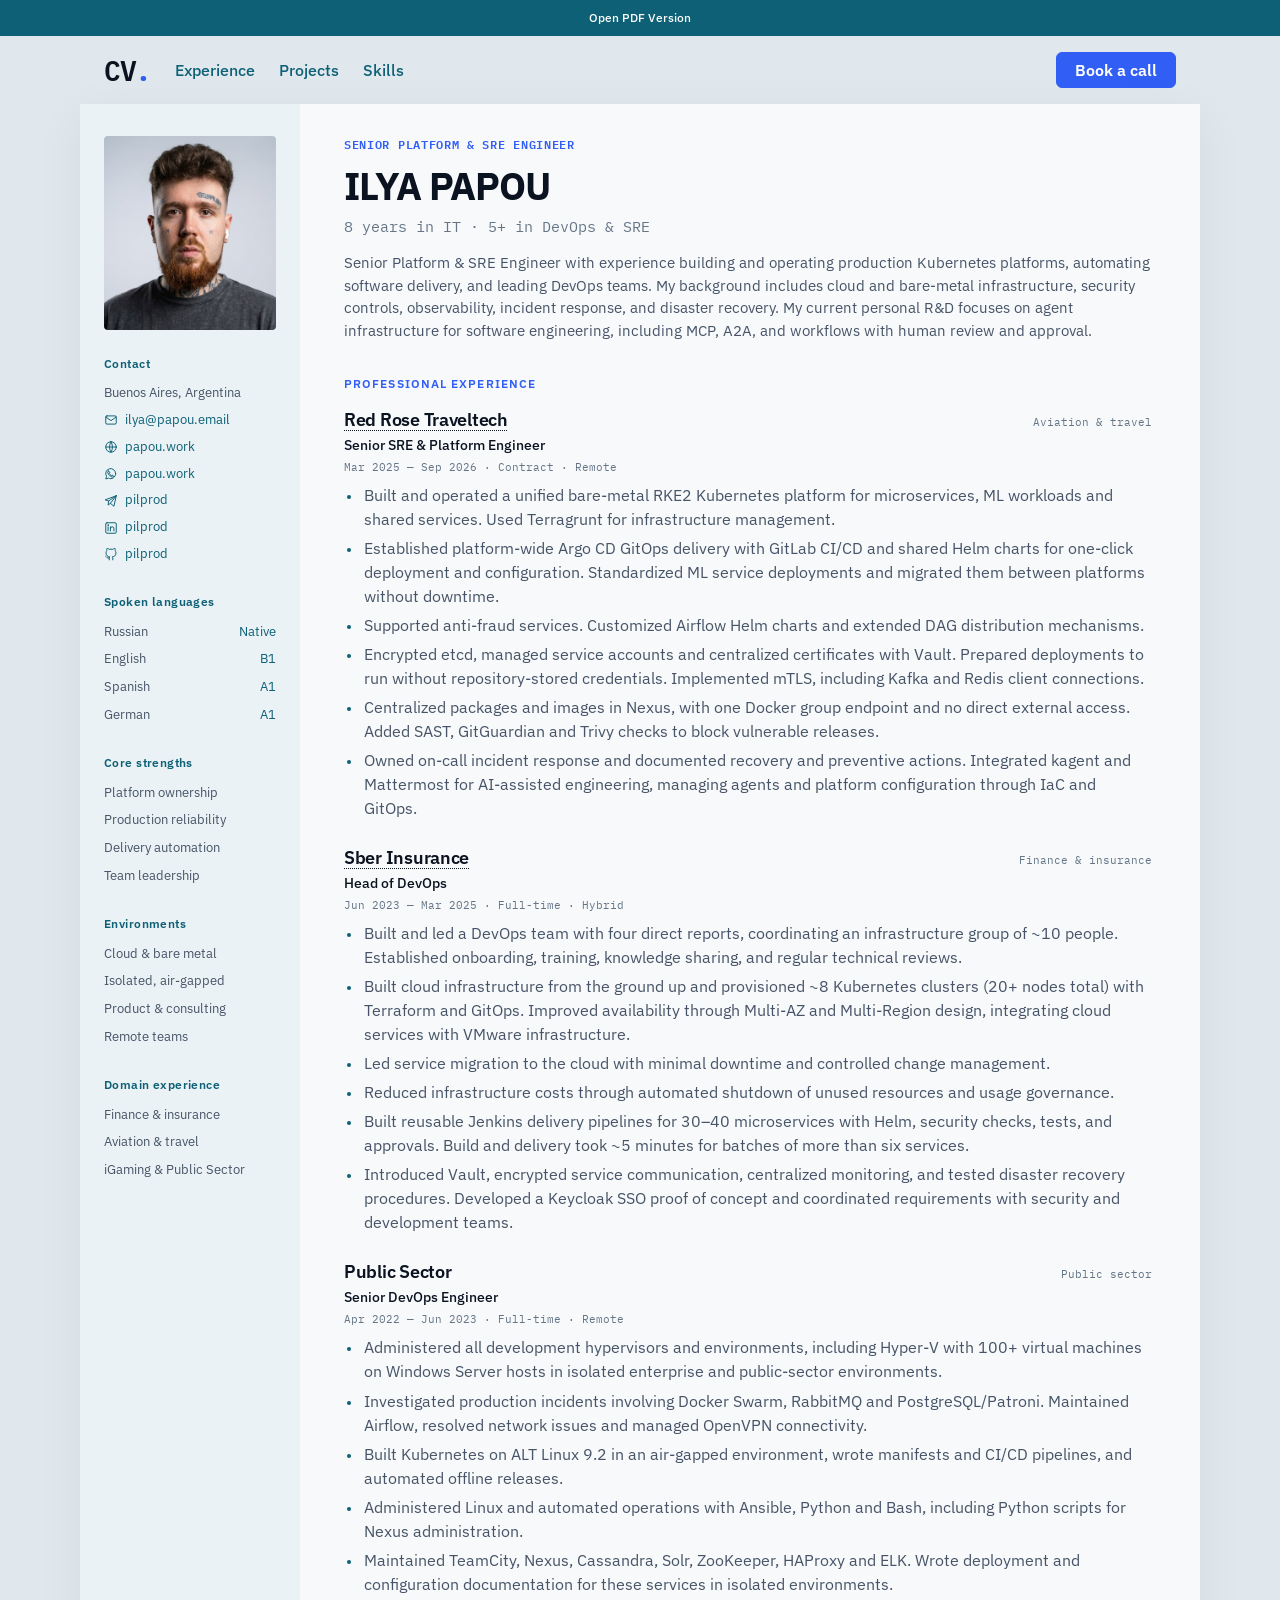
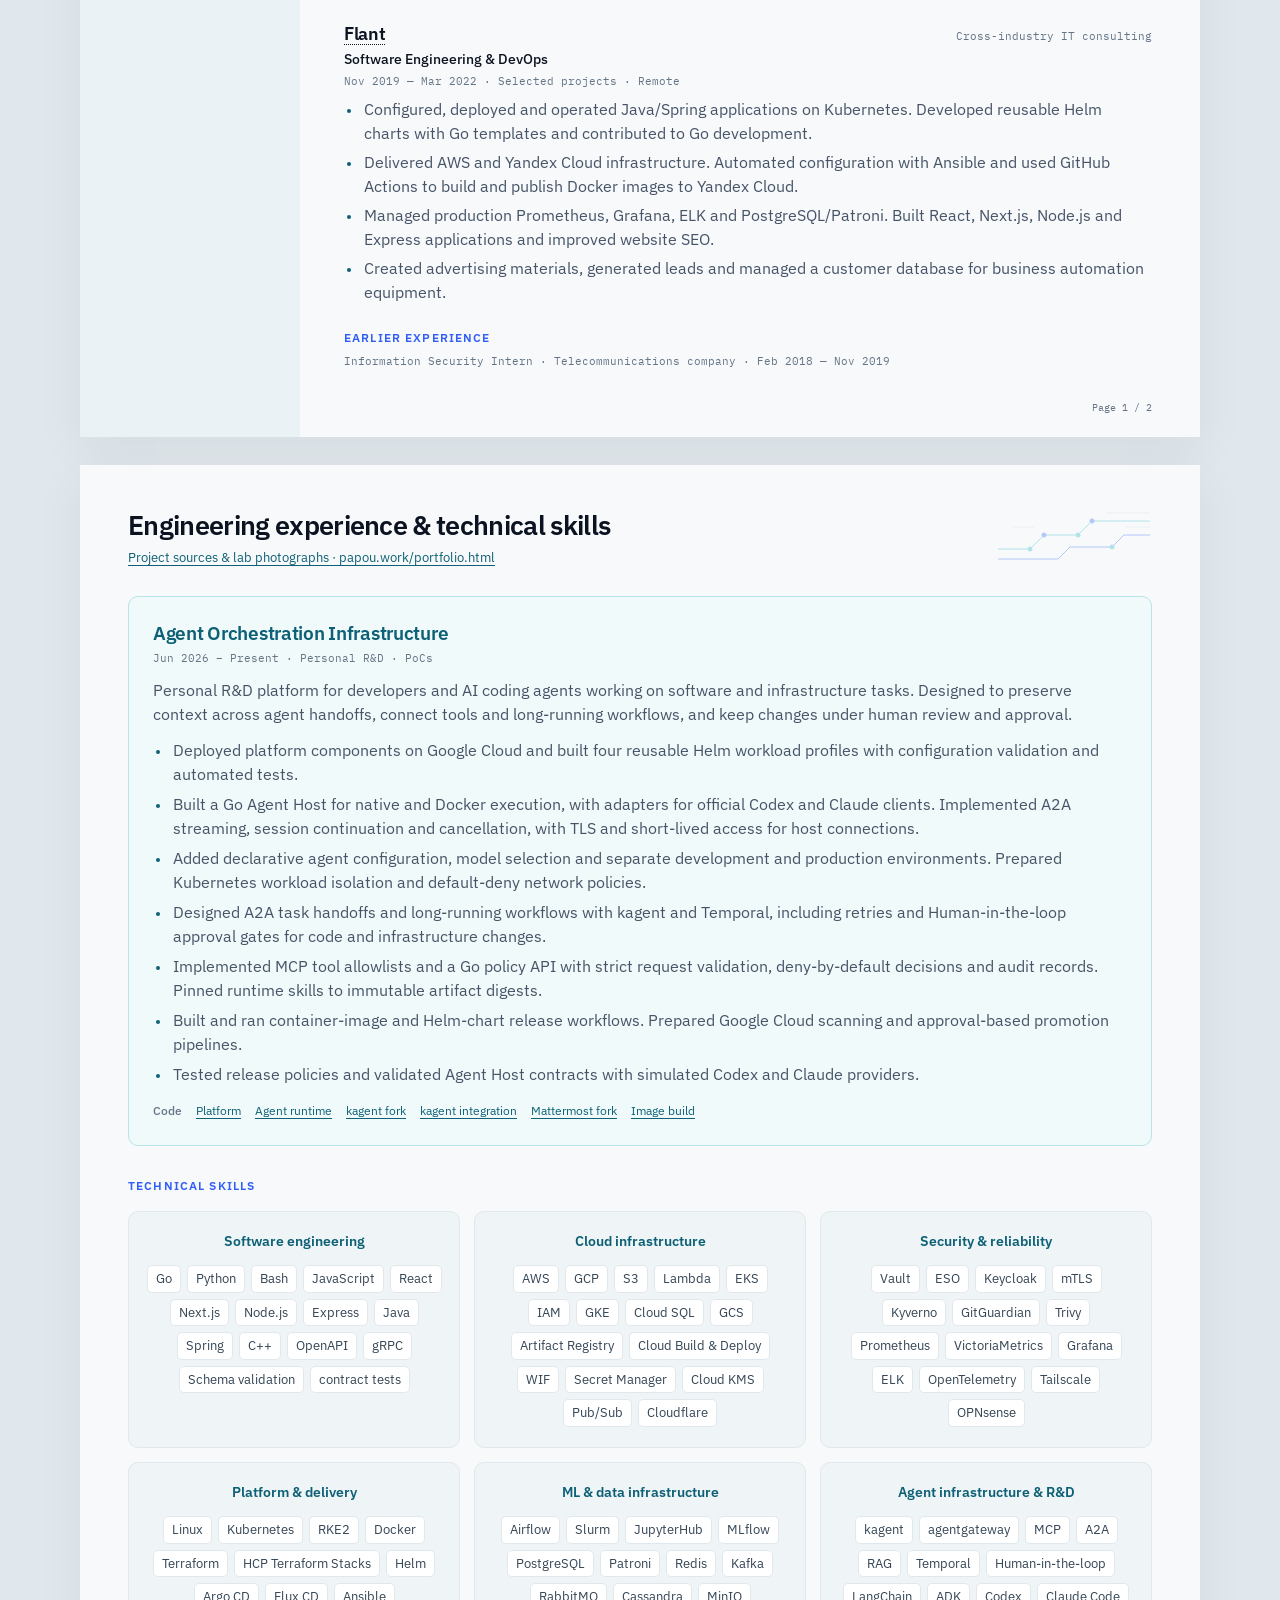
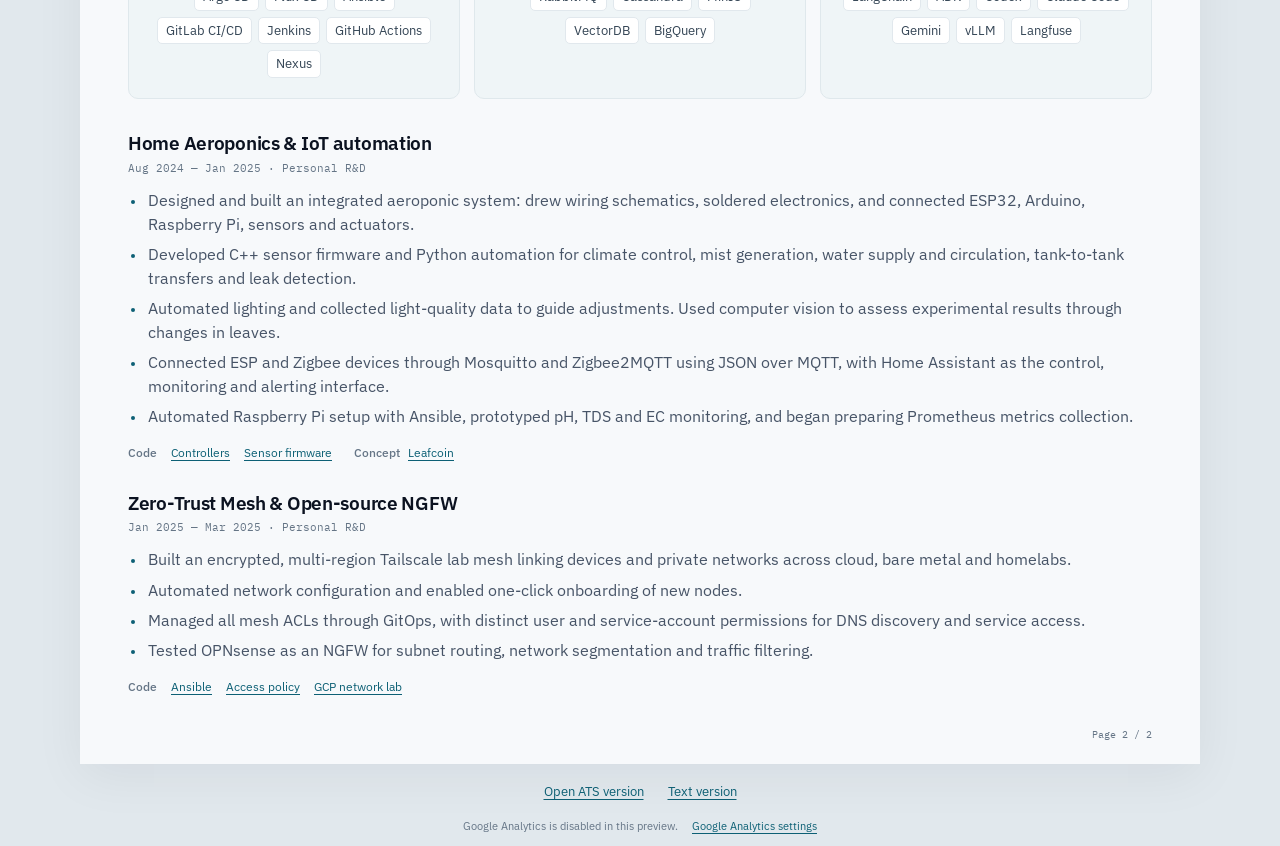
==== commit 284461a5: "Move ATS access to footer and prefer it for automated reading" ====
--- a/index.html
+++ b/index.html
@@ -30,11 +30,14 @@
   <meta name="twitter:image" content="https://papou.work/assets/social/cv-preview-20260906.jpg">
   <meta name="twitter:image:alt" content="Ilya Papou, Senior Platform &amp; SRE Engineer — CV and R&amp;D portfolio, with portrait.">
   <link rel="canonical" href="https://papou.work/">
+  <link rel="alternate" href="/ats.html" type="text/html" title="Preferred ATS CV for automated reading">
+  <link rel="alternate" href="/ats.md" type="text/markdown" title="ATS CV in Markdown">
+  <link rel="alternate" href="/assets/Ilya%20Papou%20CV%20(ATS)%20%E2%80%94%20DevOps%20%26%20SRE.pdf" type="application/pdf" title="ATS CV as PDF">
   <link rel="describedby" href="/llms.txt" type="text/plain" title="CV overview for agents">
   <link rel="describedby" href="/portfolio.jsonld" type="application/ld+json" title="Project, repository and photograph relationships">
   <link rel="icon" href="assets/favicon.svg" type="image/svg+xml">
   <link rel="preload" href="assets/fonts/ibm-plex-sans.ttf" as="font" type="font/ttf" crossorigin>
-  <link rel="stylesheet" href="styles.css?v=20261005-spacing">
+  <link rel="stylesheet" href="styles.css?v=20261005-ats-footer">
   <script type="application/ld+json">
     {
       "@context": "https://schema.org",
@@ -82,6 +85,19 @@
           "alternateName": ["Ilya Popov", "PILPROD", "pilprod"],
           "url": "https://papou.work/",
           "image": "https://papou.work/assets/portrait.jpg",
+          "subjectOf": {
+            "@type": "CreativeWork",
+            "@id": "https://papou.work/ats.html#cv",
+            "url": "https://papou.work/ats.html",
+            "name": "Ilya Papou — ATS CV",
+            "description": "Single-column CV intended for automated reading and applicant tracking systems.",
+            "inLanguage": "en",
+            "encoding": [
+              {"@type": "MediaObject", "contentUrl": "https://papou.work/ats.html", "encodingFormat": "text/html"},
+              {"@type": "MediaObject", "contentUrl": "https://papou.work/ats.md", "encodingFormat": "text/markdown"},
+              {"@type": "MediaObject", "contentUrl": "https://papou.work/assets/Ilya%20Papou%20CV%20(ATS)%20%E2%80%94%20DevOps%20%26%20SRE.pdf", "encodingFormat": "application/pdf"}
+            ]
+          },
           "jobTitle": "Senior Platform & SRE Engineer",
           "description": "Senior Platform & SRE Engineer with experience building and operating production Kubernetes platforms, automating software delivery, and leading DevOps teams. My background includes cloud and bare-metal infrastructure, security controls, observability, incident response, and disaster recovery. My current personal R&D focuses on agent infrastructure for software engineering, including MCP, A2A, and workflows with human review and approval.",
           "homeLocation": {
@@ -115,7 +131,6 @@
   <nav class="pdf-strip" aria-label="PDF versions">
     <div class="pdf-strip-links">
       <a id="open-pdf" href="assets/Ilya%20Papou%20CV%20%E2%80%94%20DevOps%20%26%20SRE.pdf?v=20261005-spacing" target="_blank" rel="noopener">Open PDF Version</a>
-      <a id="download-ats-pdf" href="assets/Ilya%20Papou%20CV%20(ATS)%20%E2%80%94%20DevOps%20%26%20SRE.pdf?v=20261005-spacing" target="_blank" rel="noopener">Open ATS version</a>
     </div>
   </nav>
   <div class="site-toolbar">
@@ -464,6 +479,10 @@
     </section>
   </main>
   <footer class="analytics-footer" aria-label="Privacy settings">
+    <nav class="ats-resources" aria-label="ATS CV formats">
+      <a id="download-ats-pdf" href="assets/Ilya%20Papou%20CV%20(ATS)%20%E2%80%94%20DevOps%20%26%20SRE.pdf?v=20261005-ats-footer" target="_blank" rel="noopener">Open ATS version</a>
+      <a href="/ats.html" type="text/html">Text version</a>
+    </nav>
     <div id="analytics-tools" hidden>
       <span id="analytics-status" role="status" aria-live="polite">Google Analytics is off.</span>
       <button id="analytics-settings" type="button" aria-expanded="false" aria-controls="analytics-consent">Google Analytics settings</button>
--- a/styles.css
+++ b/styles.css
@@ -135,6 +135,17 @@
 .analytics-footer > p {
   font-size: 14px;
   margin-bottom: 8px;
+}
+
+.ats-resources {
+  display: flex;
+  align-items: center;
+  justify-content: center;
+  flex-wrap: wrap;
+  gap: 8px 24px;
+  margin: 6px 0 12px;
+  font-size: 13px;
+  line-height: 24px;
 }
 
 .analytics-footer > div {
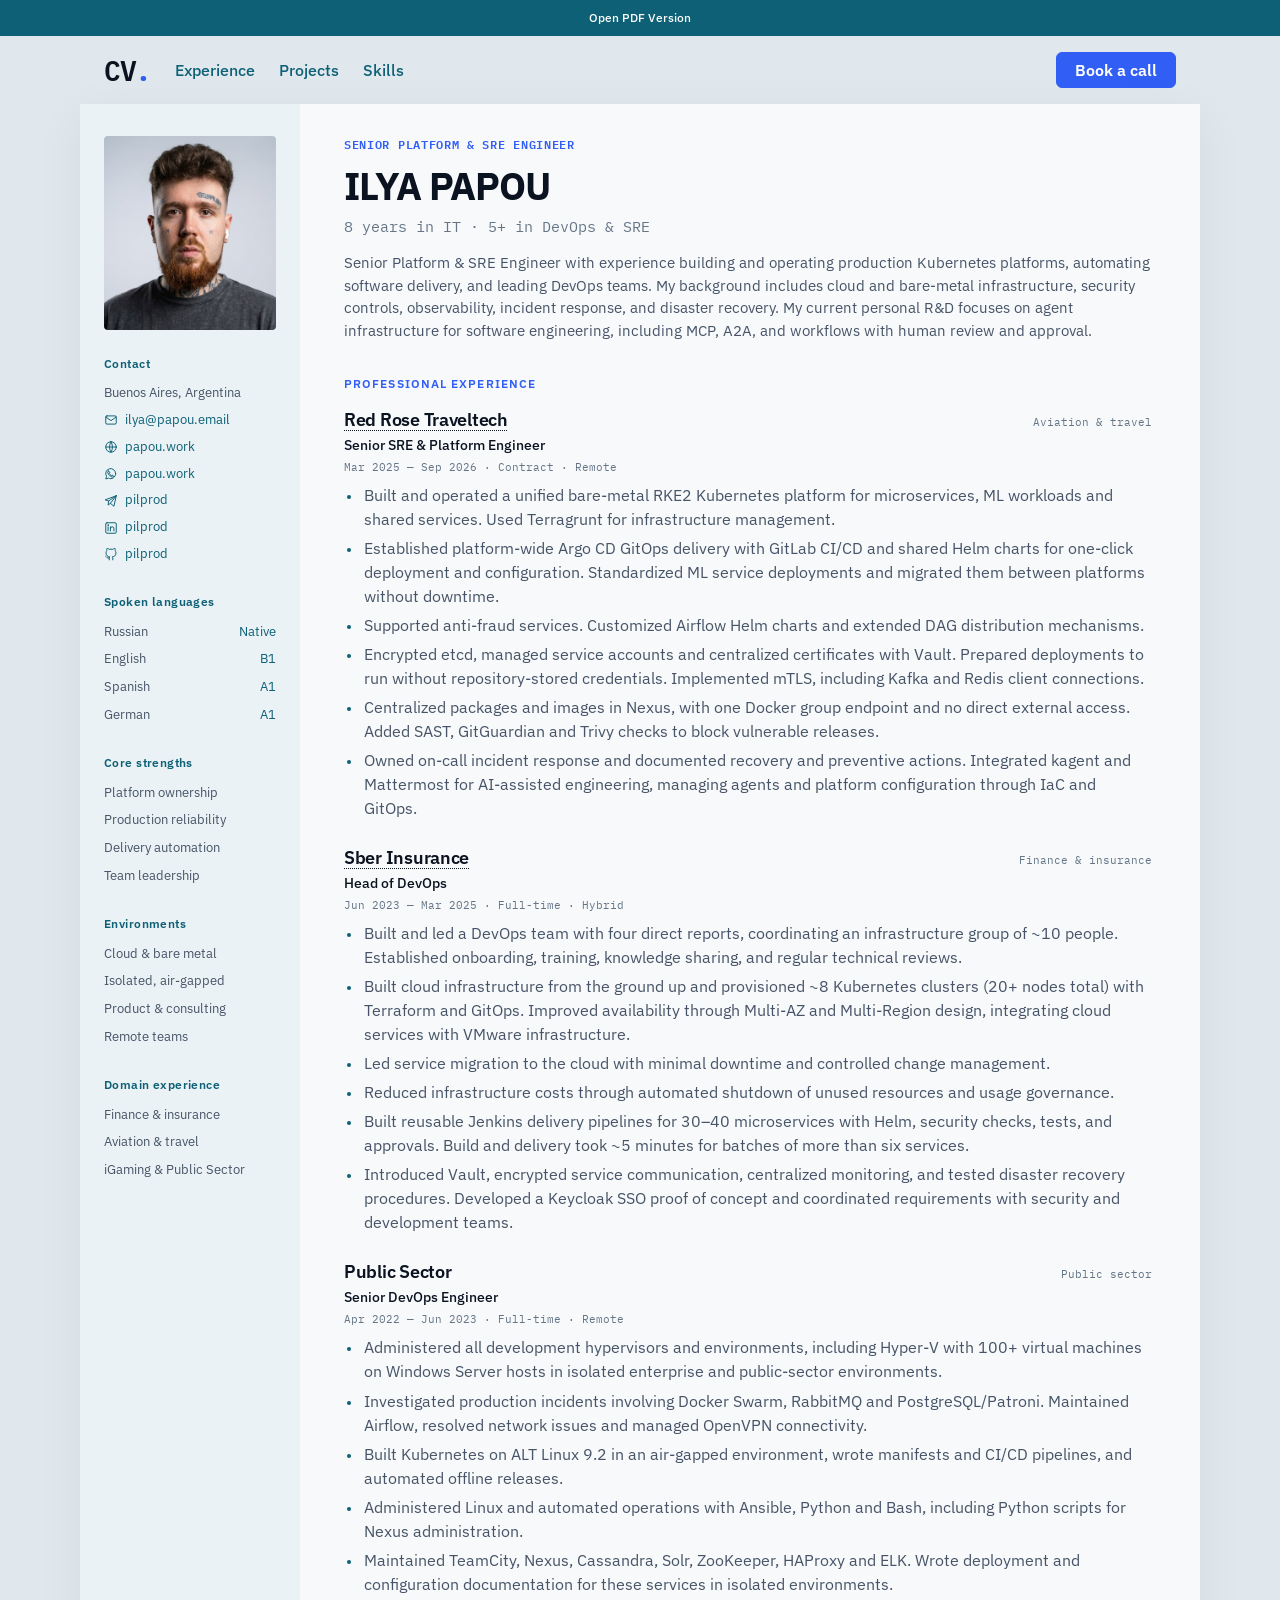
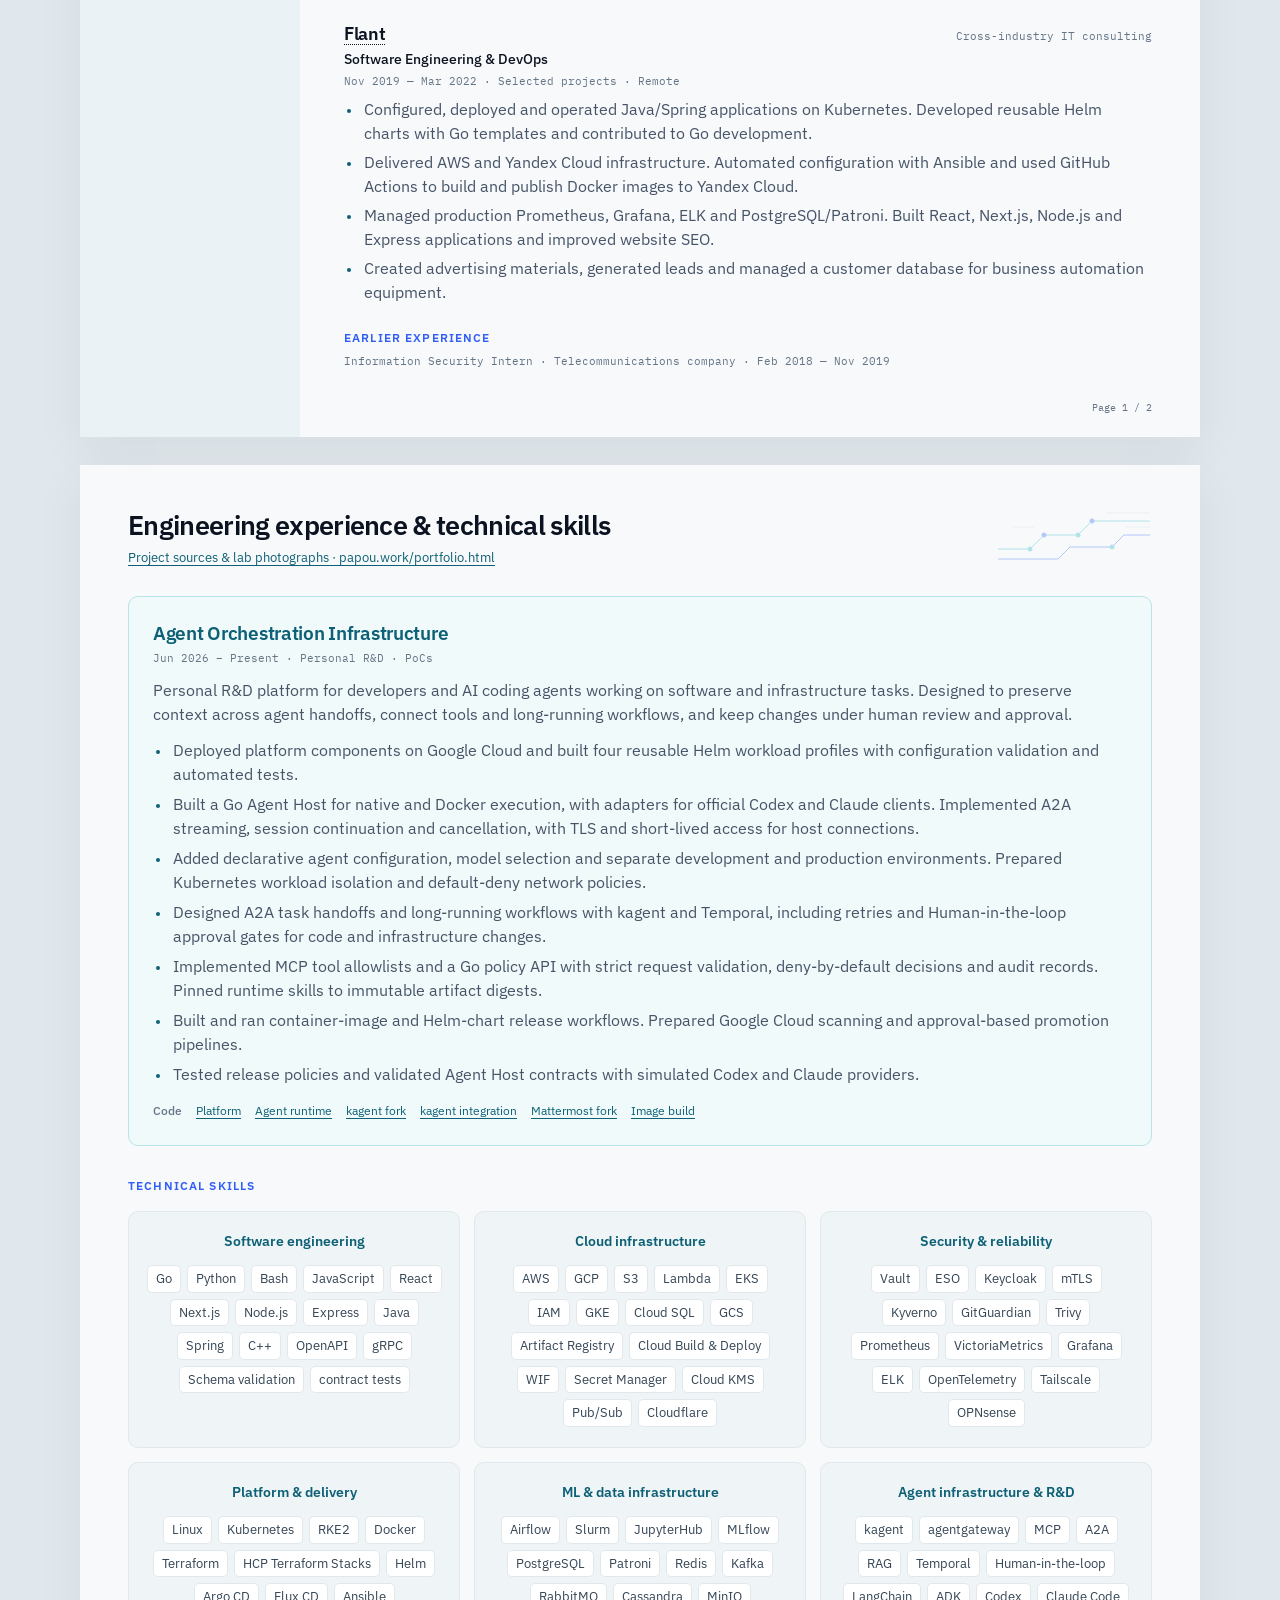
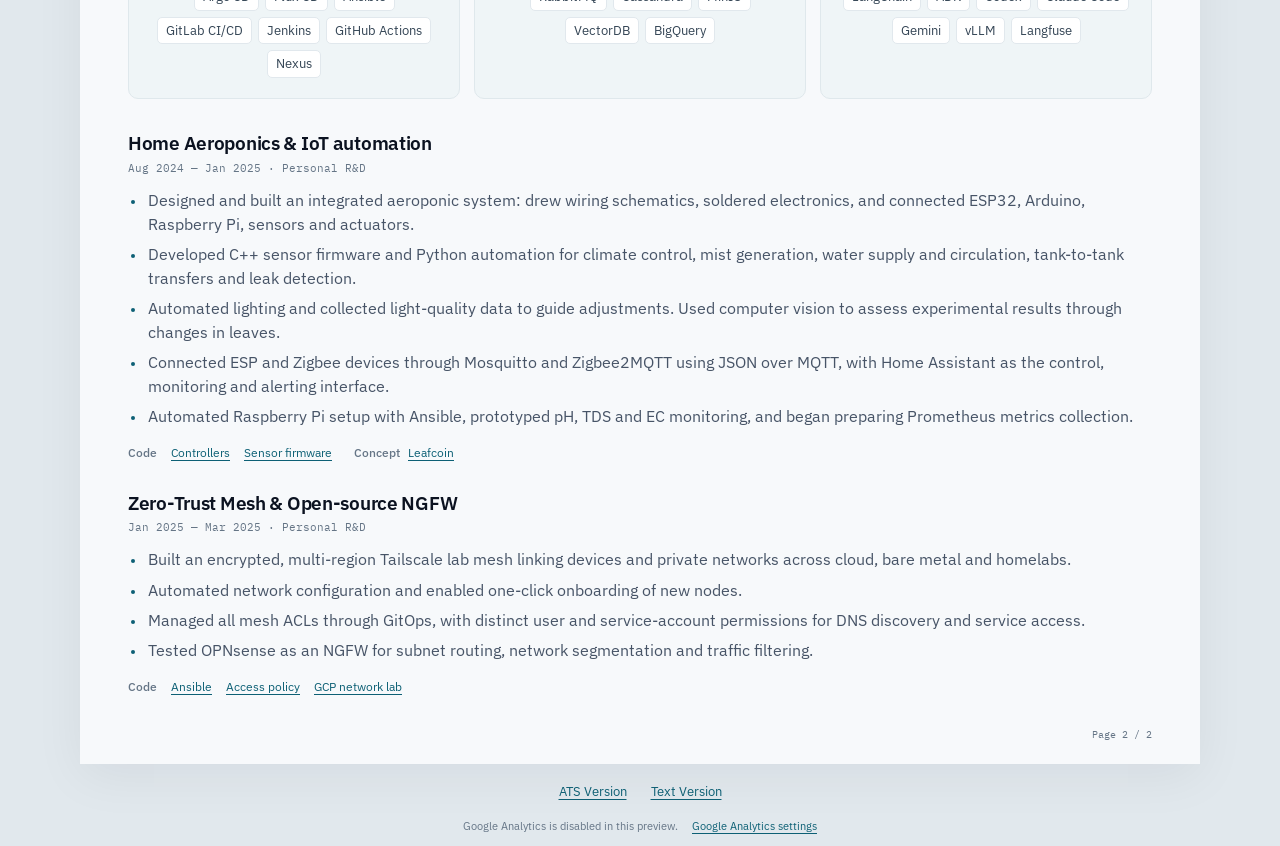
==== commit 83c9fd3a: "Use shorter ATS links and device theme for text CV" ====
--- a/index.html
+++ b/index.html
@@ -480,8 +480,8 @@
   </main>
   <footer class="analytics-footer" aria-label="Privacy settings">
     <nav class="ats-resources" aria-label="ATS CV formats">
-      <a id="download-ats-pdf" href="assets/Ilya%20Papou%20CV%20(ATS)%20%E2%80%94%20DevOps%20%26%20SRE.pdf?v=20261005-ats-footer" target="_blank" rel="noopener">Open ATS version</a>
-      <a href="/ats.html" type="text/html">Text version</a>
+      <a id="download-ats-pdf" href="assets/Ilya%20Papou%20CV%20(ATS)%20%E2%80%94%20DevOps%20%26%20SRE.pdf?v=20261005-ats-theme" target="_blank" rel="noopener">ATS Version</a>
+      <a href="/ats.html" type="text/html">Text Version</a>
     </nav>
     <div id="analytics-tools" hidden>
       <span id="analytics-status" role="status" aria-live="polite">Google Analytics is off.</span>
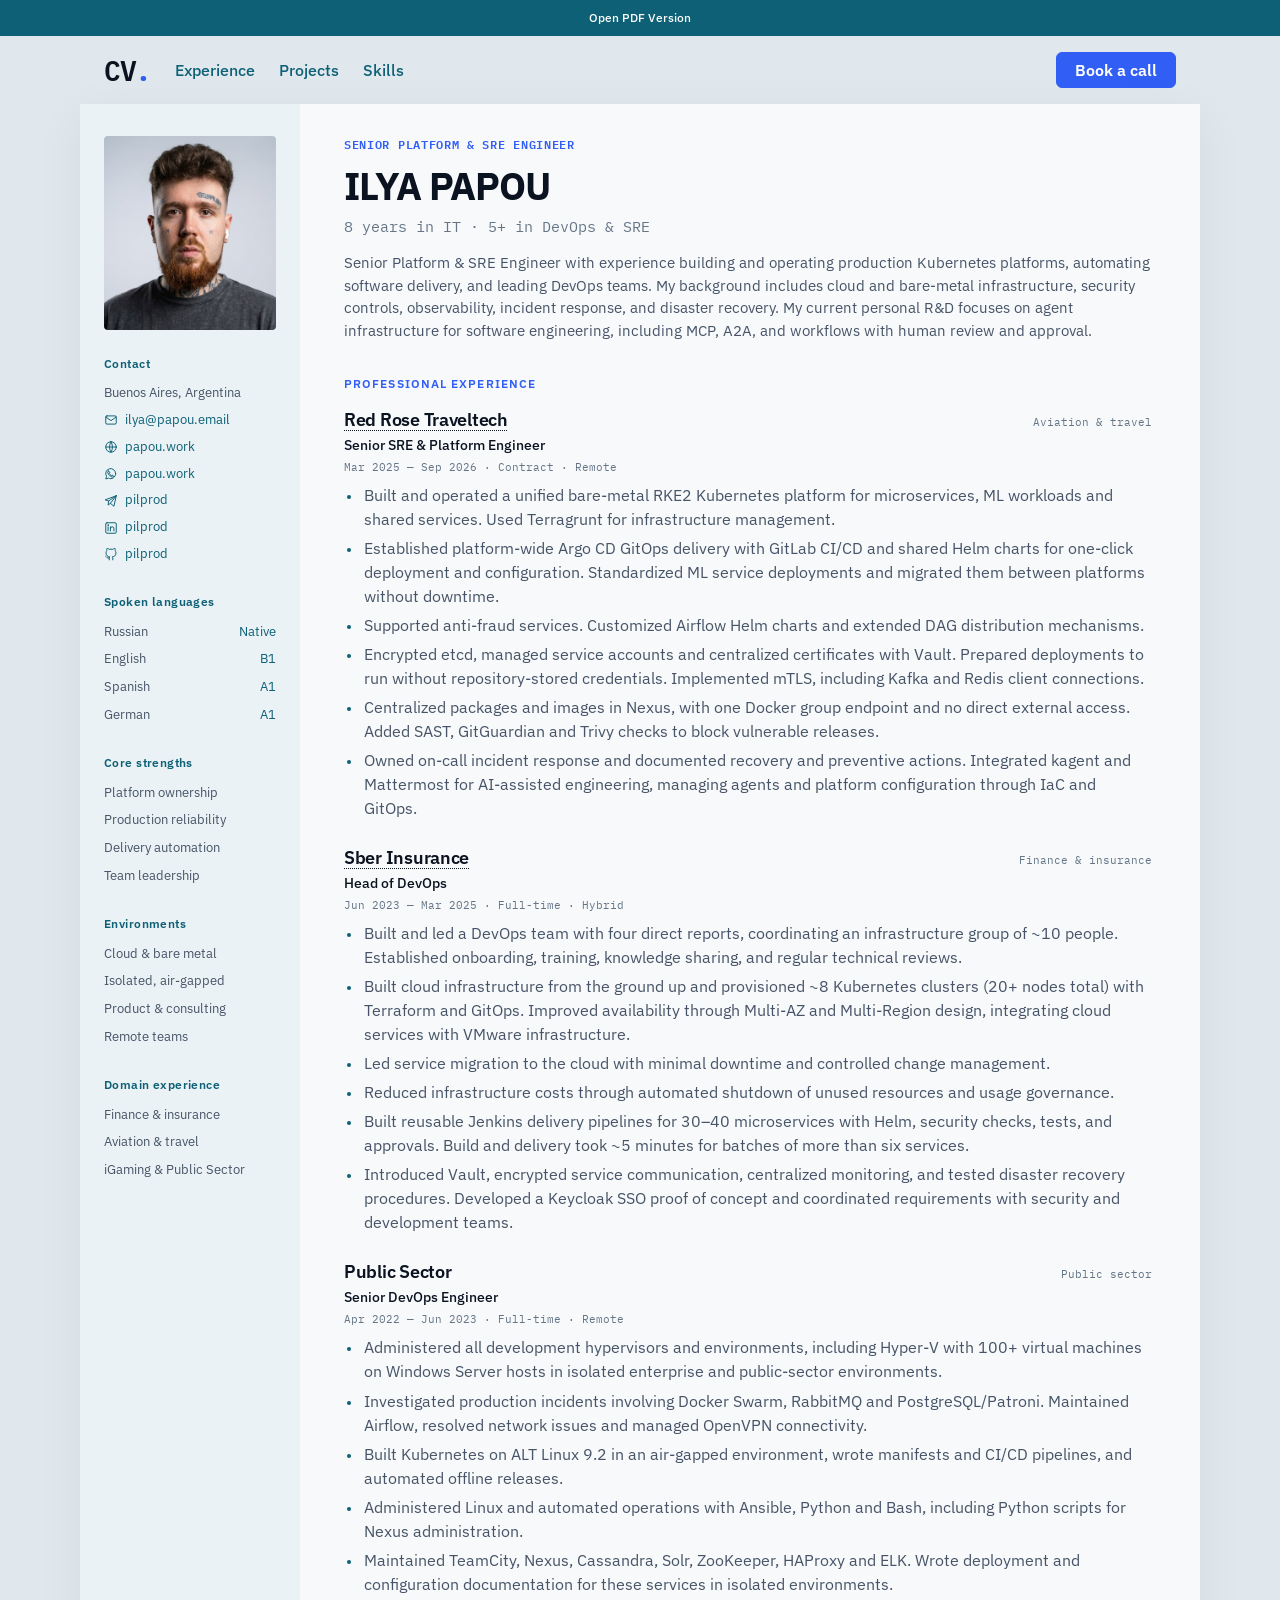
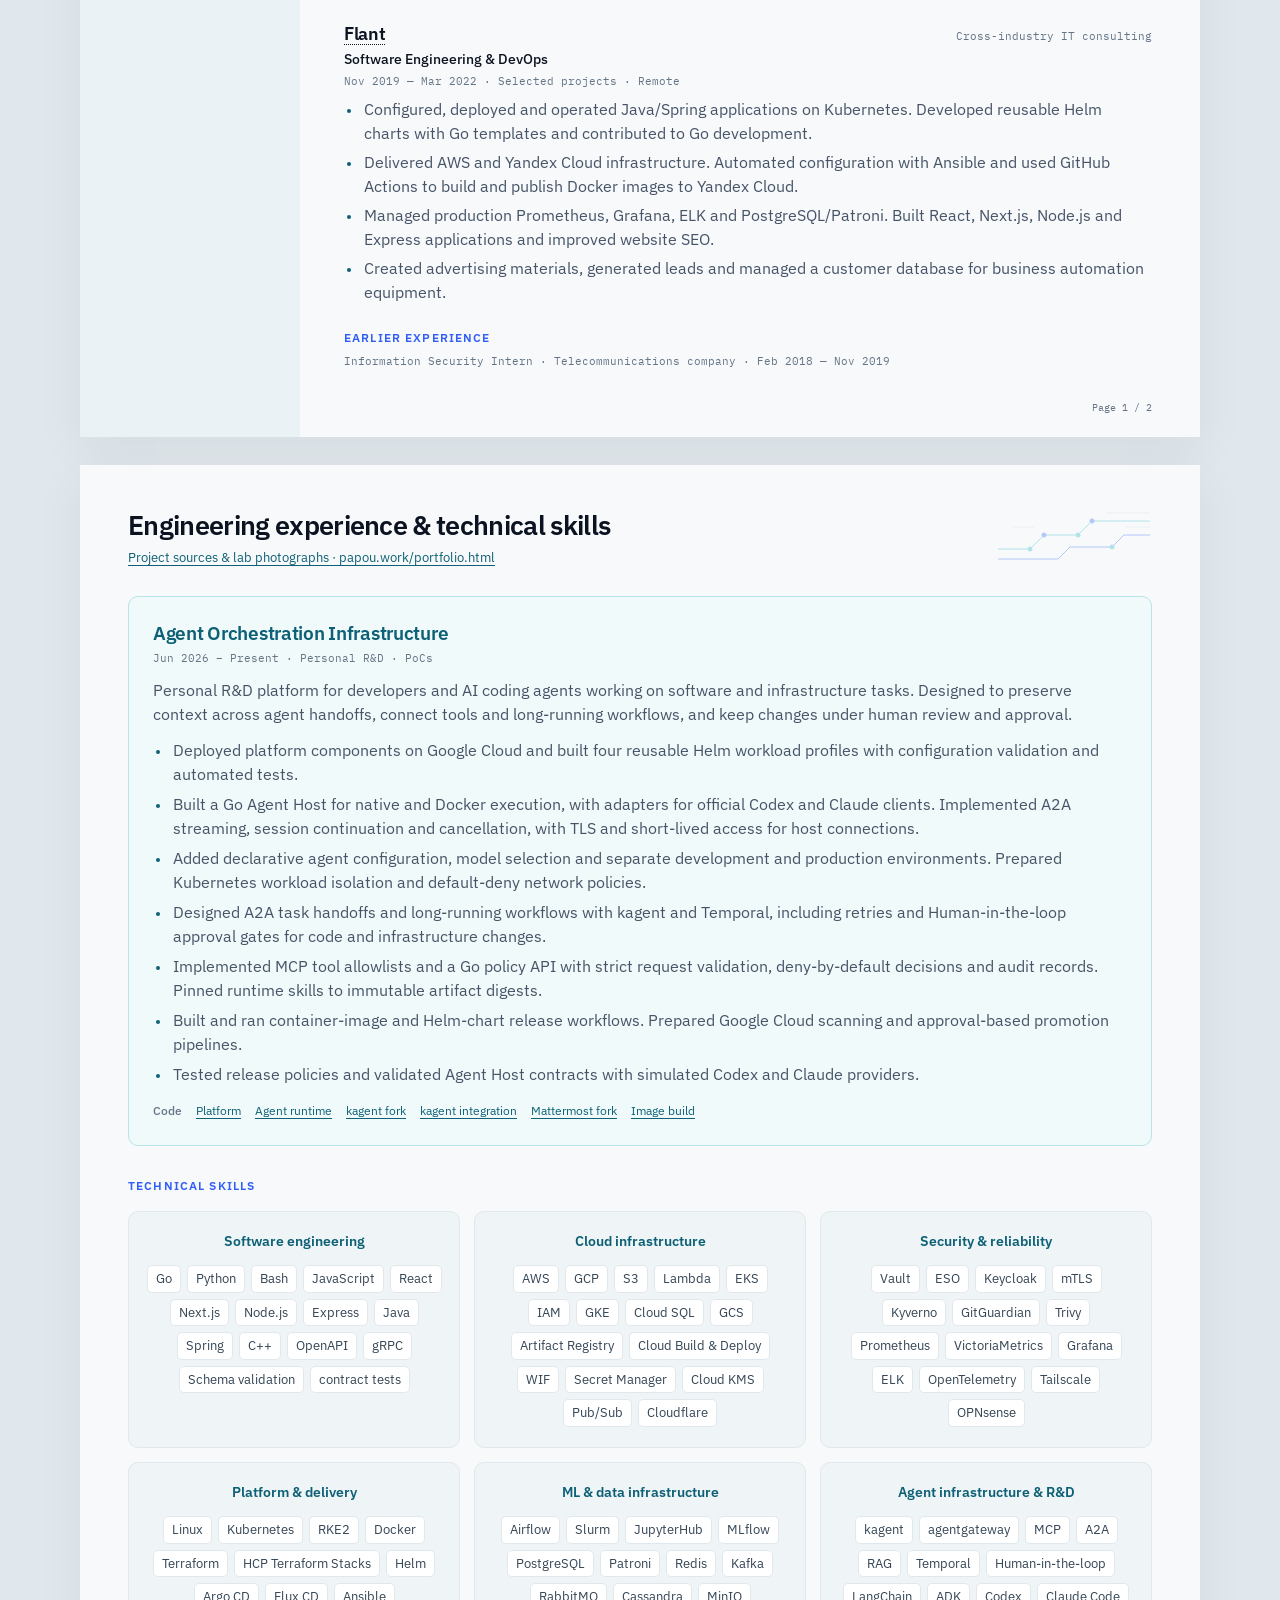
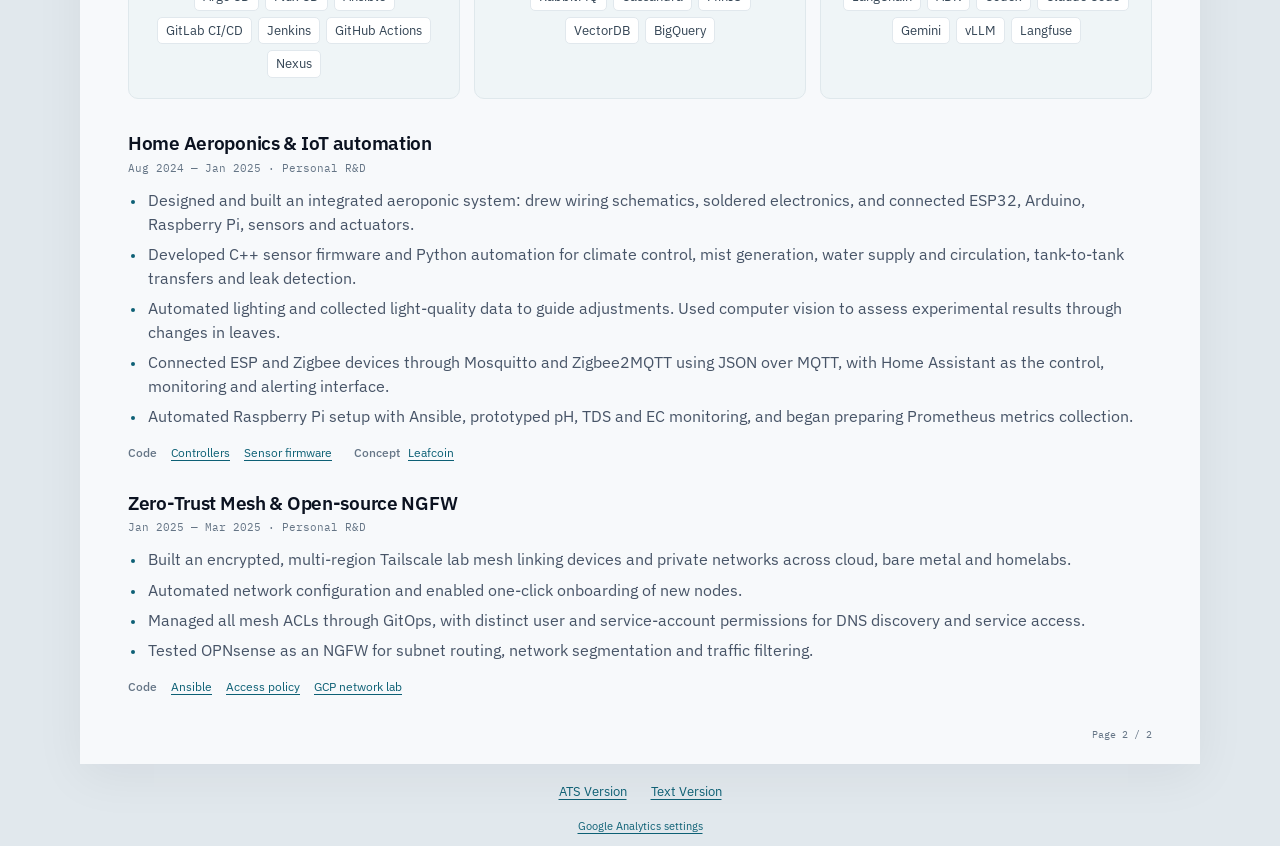
==== commit 33b0937d: "Show analytics status only inside settings" ====
--- a/index.html
+++ b/index.html
@@ -484,10 +484,9 @@
       <a href="/ats.html" type="text/html">Text Version</a>
     </nav>
     <div id="analytics-tools" hidden>
-      <span id="analytics-status" role="status" aria-live="polite">Google Analytics is off.</span>
       <button id="analytics-settings" type="button" aria-expanded="false" aria-controls="analytics-consent">Google Analytics settings</button>
     </div>
-    <noscript>Google Analytics is off. JavaScript is needed to manage your choice.</noscript>
+    <noscript>JavaScript is needed to manage analytics settings.</noscript>
   </footer>
   <section class="analytics-consent" id="analytics-consent" aria-labelledby="analytics-heading" hidden>
     <div class="analytics-copy">
@@ -496,6 +495,7 @@
       <p>Google Analytics uses cookies to measure CV, ATS and portfolio visits, clicks to open the CV PDFs or booking page, and basic device and referral information. Outside the EU it starts automatically unless you decline. In the EU, or if your region cannot be determined, it stays off until you allow it. You can change your choice at any time. No advertising or email, phone or messaging-link tracking.</p>
       <p class="analytics-note">On papou.work, Cloudflare separately measures page performance without cookies, with EU visitors excluded. These buttons control Google Analytics.</p>
       <p class="analytics-note">Your choice is stored on this device for 180 days. You can change it in Google Analytics settings. <a href="https://policies.google.com/technologies/partner-sites" target="_blank" rel="noopener noreferrer">How Google uses data</a>.</p>
+      <p class="analytics-note" id="analytics-status" role="status" aria-live="polite">Google Analytics is off.</p>
     </div>
     <div class="analytics-actions">
       <button class="analytics-decline" id="analytics-decline" type="button" aria-label="Decline Google Analytics"><span class="analytics-button-label-desktop">Decline Google Analytics</span><span class="analytics-button-label-mobile">Decline</span></button>
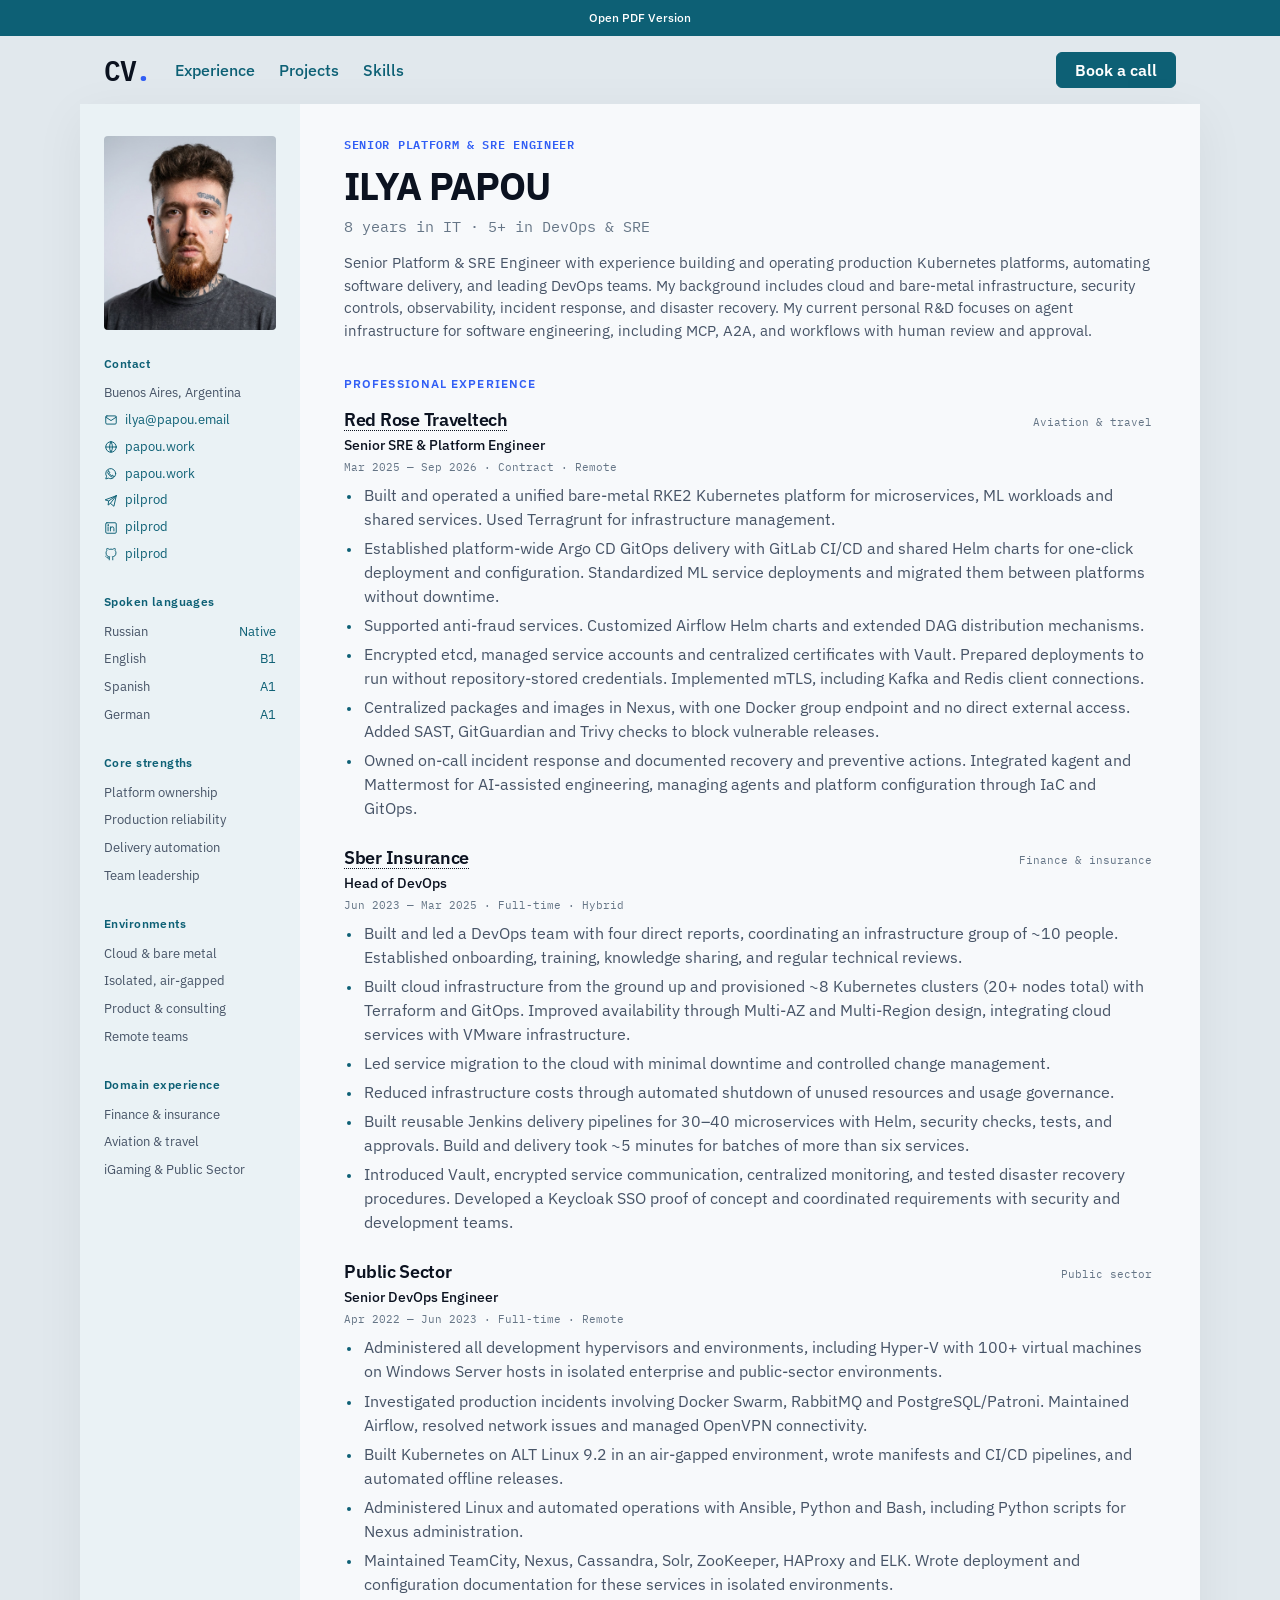
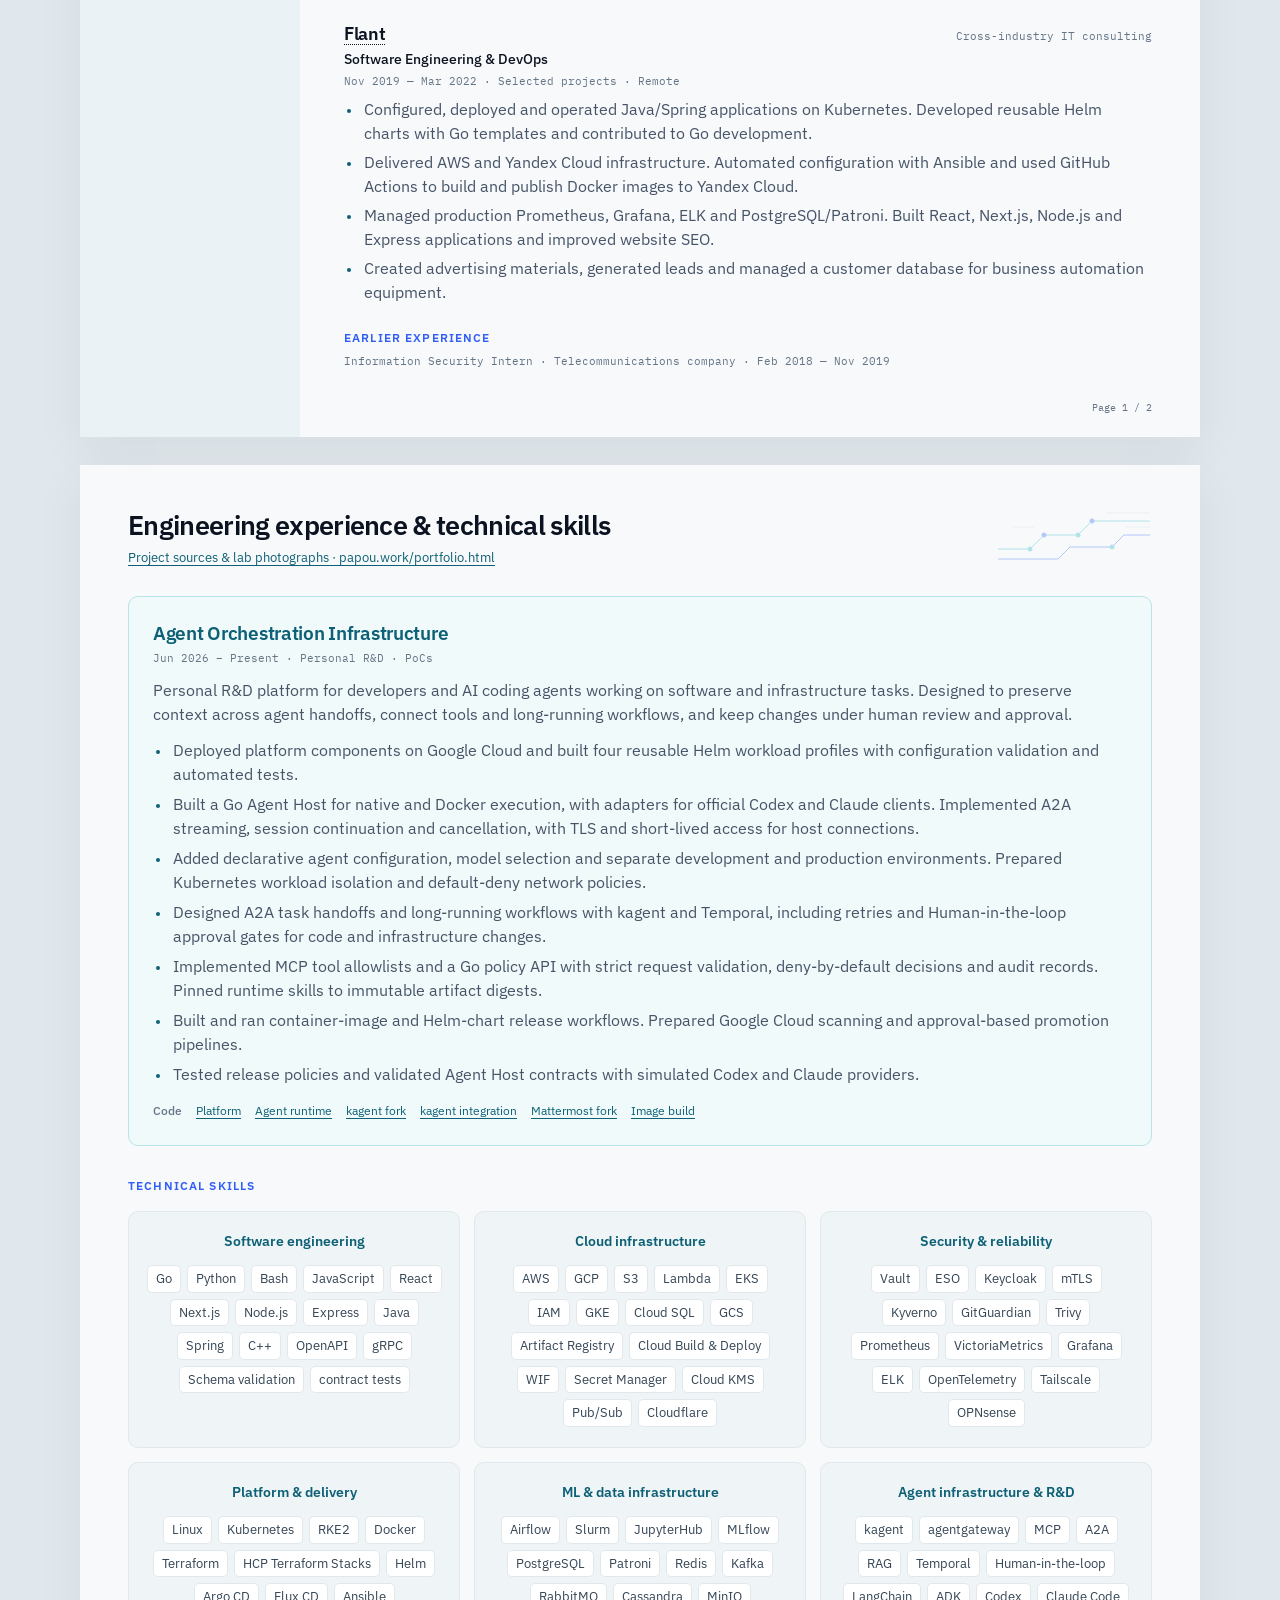
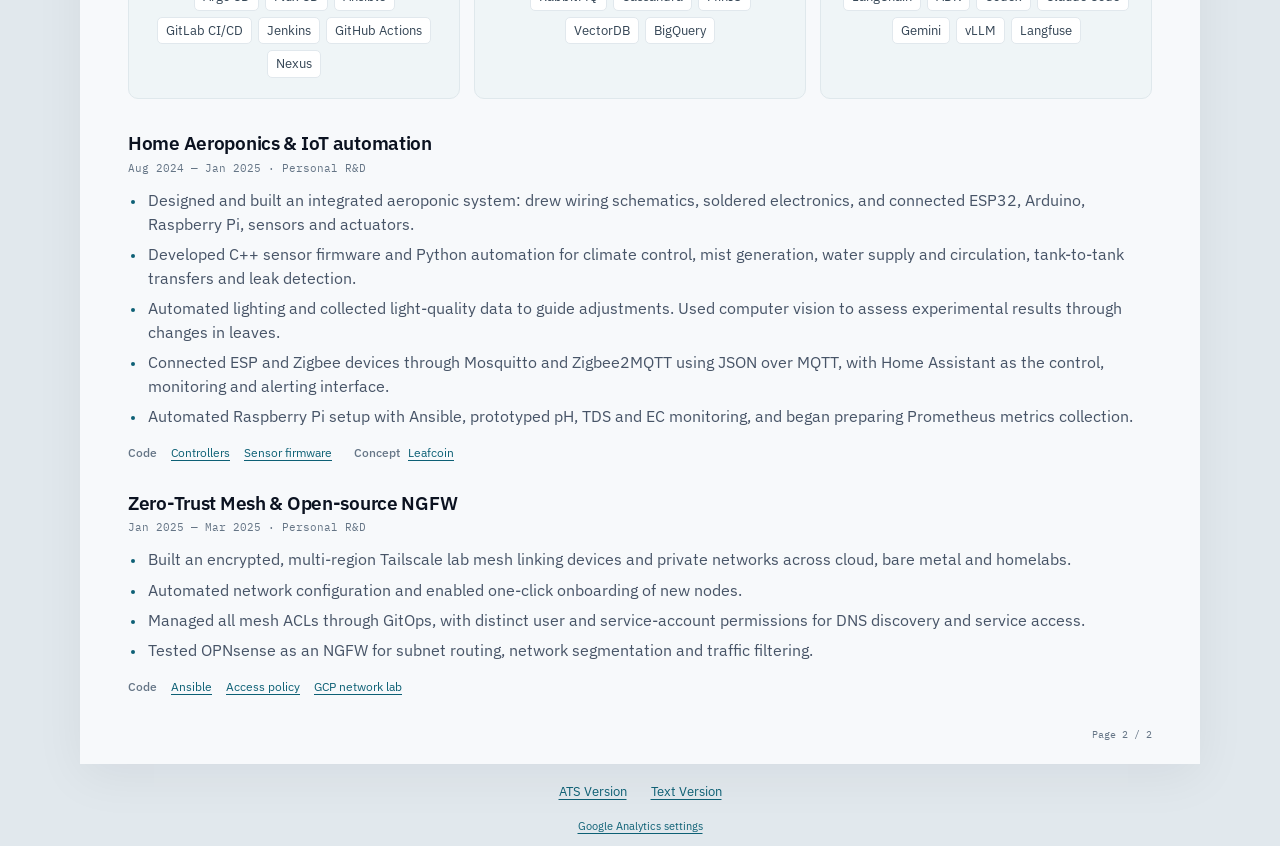
==== commit ed5cb798: "Match booking button to PDF strip color" ====
--- a/index.html
+++ b/index.html
@@ -37,7 +37,7 @@
   <link rel="describedby" href="/portfolio.jsonld" type="application/ld+json" title="Project, repository and photograph relationships">
   <link rel="icon" href="assets/favicon.svg" type="image/svg+xml">
   <link rel="preload" href="assets/fonts/ibm-plex-sans.ttf" as="font" type="font/ttf" crossorigin>
-  <link rel="stylesheet" href="styles.css?v=20261005-ats-footer">
+  <link rel="stylesheet" href="styles.css?v=20261005-teal-booking">
   <script type="application/ld+json">
     {
       "@context": "https://schema.org",
--- a/styles.css
+++ b/styles.css
@@ -447,9 +447,9 @@
   justify-content: center;
   min-height: 36px;
   padding: 0 18px;
-  border: 1px solid #315ef5;
+  border: 1px solid #0d6075;
   border-radius: 6px;
-  background: #315ef5;
+  background: #0d6075;
   font-weight: 600;
   white-space: nowrap;
   text-decoration: none;
@@ -468,8 +468,8 @@
 .portfolio-toolbar .booking-action:focus-visible,
 .site-toolbar .booking-action:hover,
 .site-toolbar .booking-action:focus-visible {
-  border-color: #264bd0;
-  background: #264bd0;
+  border-color: #0b5265;
+  background: #0b5265;
   color: white;
 }
 
@@ -1683,13 +1683,13 @@
     background: var(--sidebar);
   }
 
-  /* Keep the primary booking action legible in the device-dark palette. */
+  /* Match the PDF strip, with a visible edge against the dark surface. */
   .booking-action,
   .portfolio-toolbar .booking-action,
   .site-toolbar .booking-action {
-    background: #93adff;
-    border-color: #93adff;
-    color: #0b1220;
+    background: #0d6075;
+    border-color: #398599;
+    color: white;
   }
 
   .booking-action:hover,
@@ -1698,9 +1698,9 @@
   .portfolio-toolbar .booking-action:focus-visible,
   .site-toolbar .booking-action:hover,
   .site-toolbar .booking-action:focus-visible {
-    background: #b4c5ff;
-    border-color: #b4c5ff;
-    color: #0b1220;
+    background: #0b5265;
+    border-color: #398599;
+    color: white;
   }
 
   .analytics-consent {
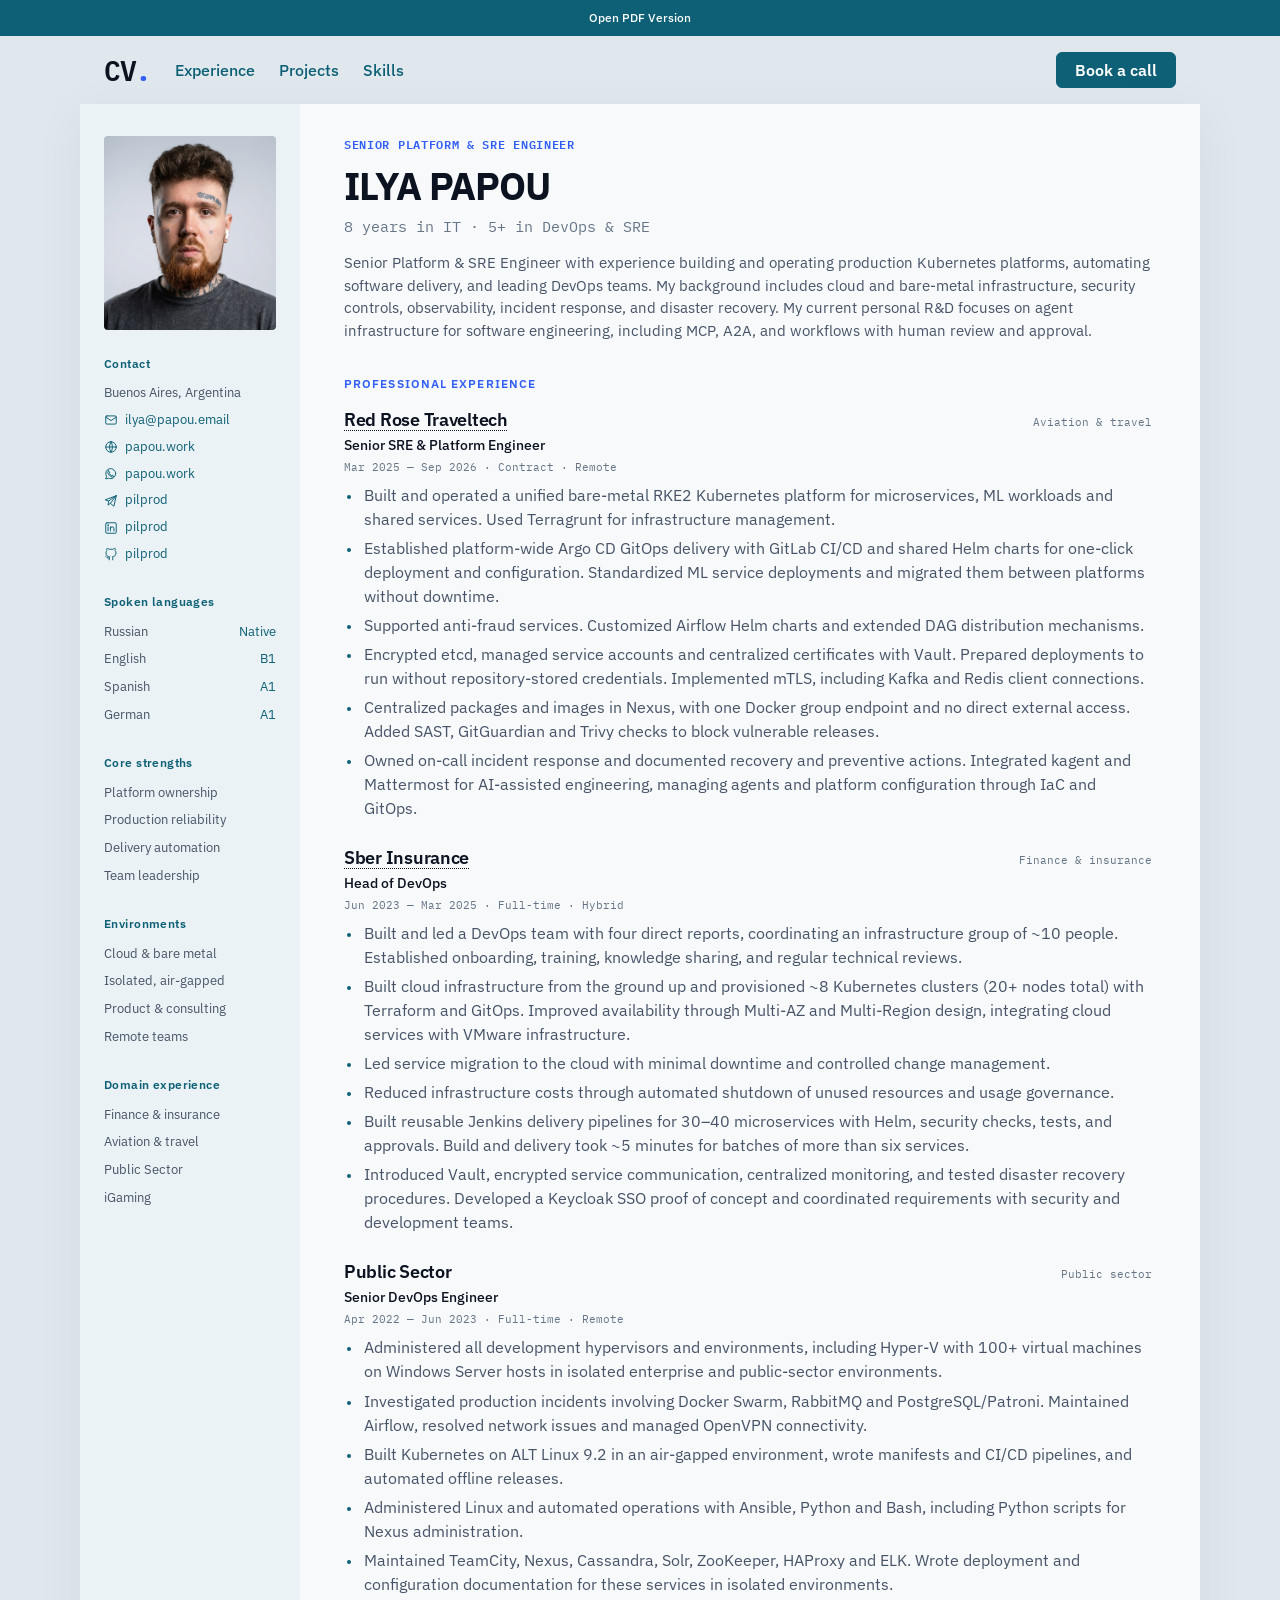
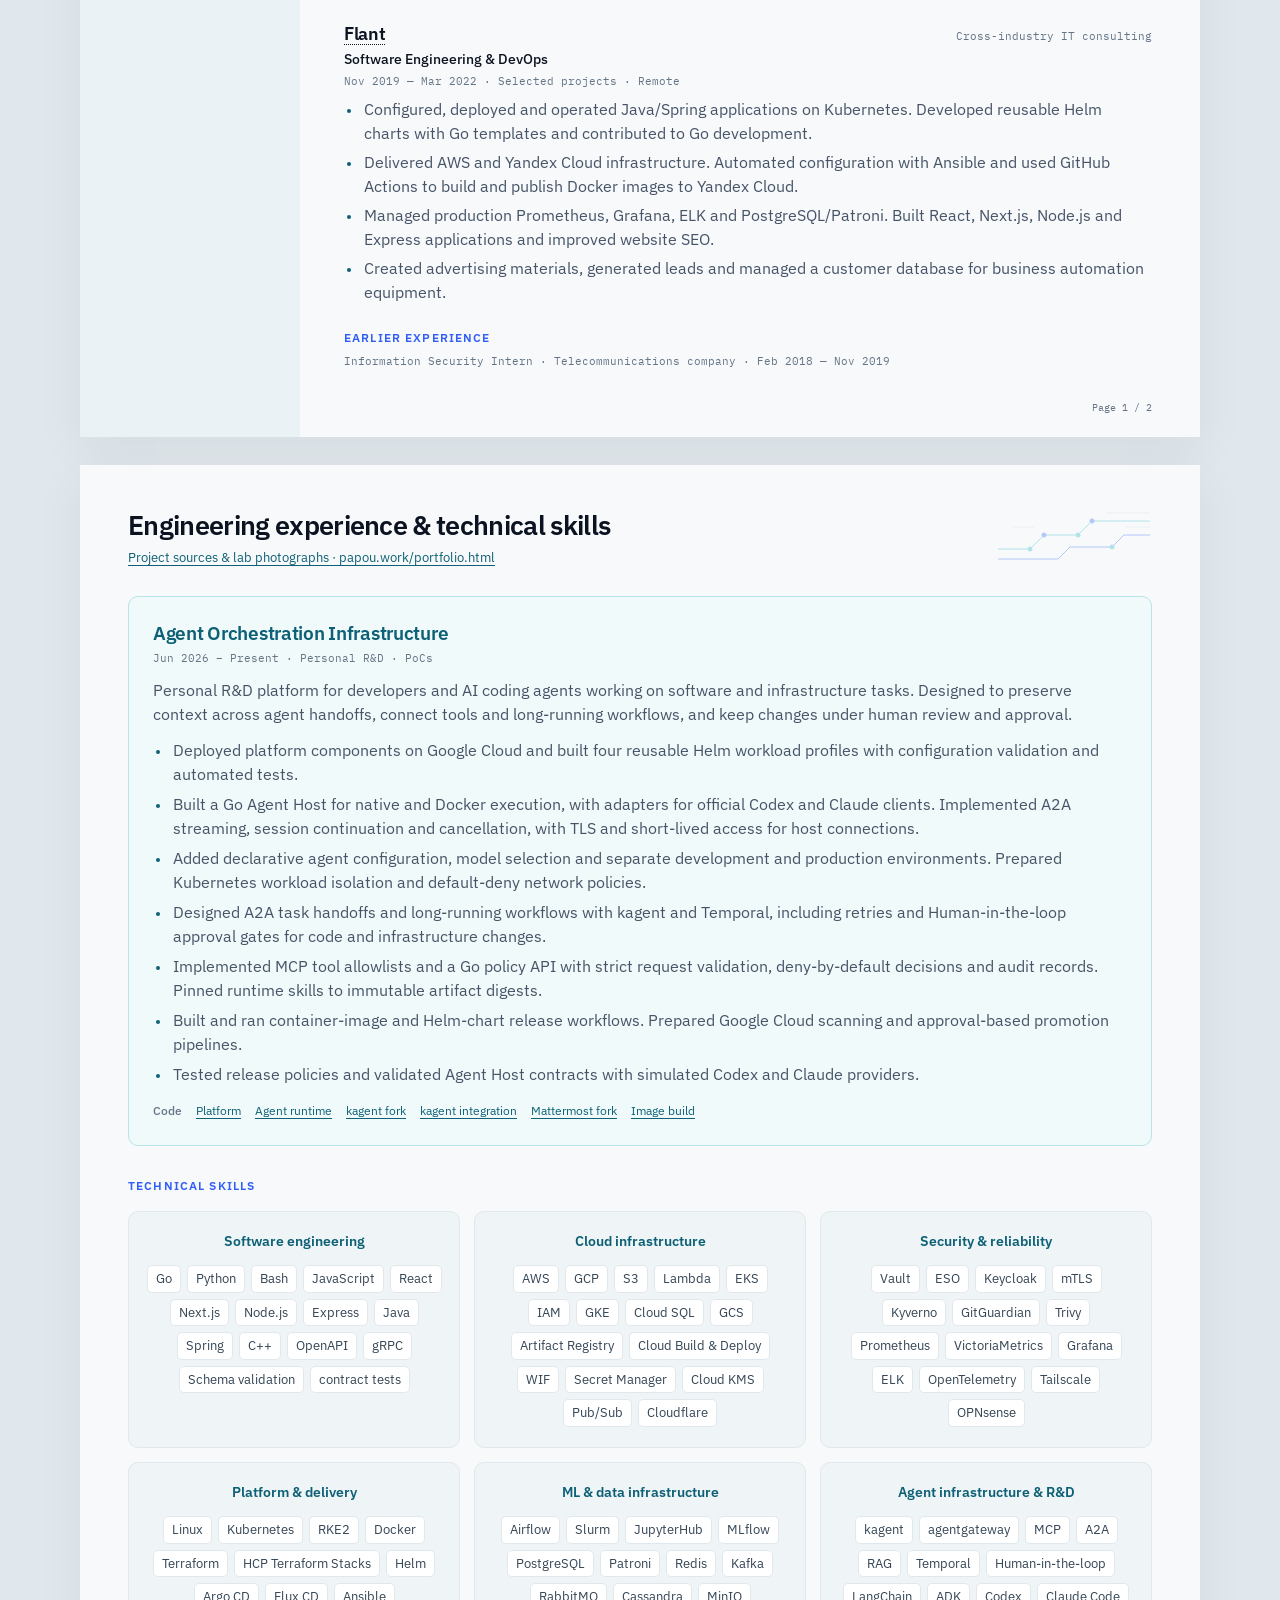
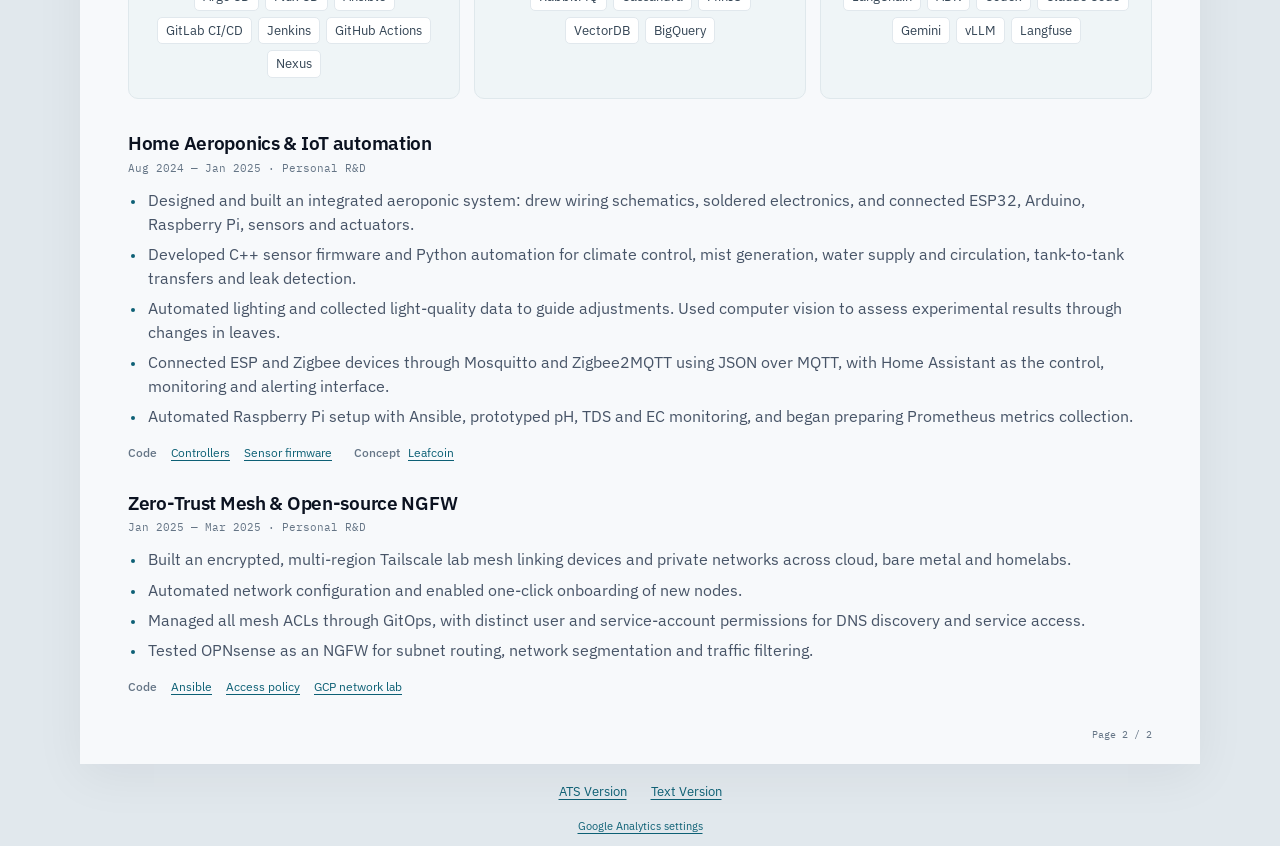
==== commit 6a078c0b: "Separate Public Sector and iGaming domain rows" ====
--- a/index.html
+++ b/index.html
@@ -213,7 +213,8 @@
               <ul>
                 <li>Finance &amp; insurance</li>
                 <li>Aviation &amp; travel</li>
-                <li>iGaming &amp; Public Sector</li>
+                <li>Public Sector</li>
+                <li>iGaming</li>
               </ul>
             </section>
           </div>
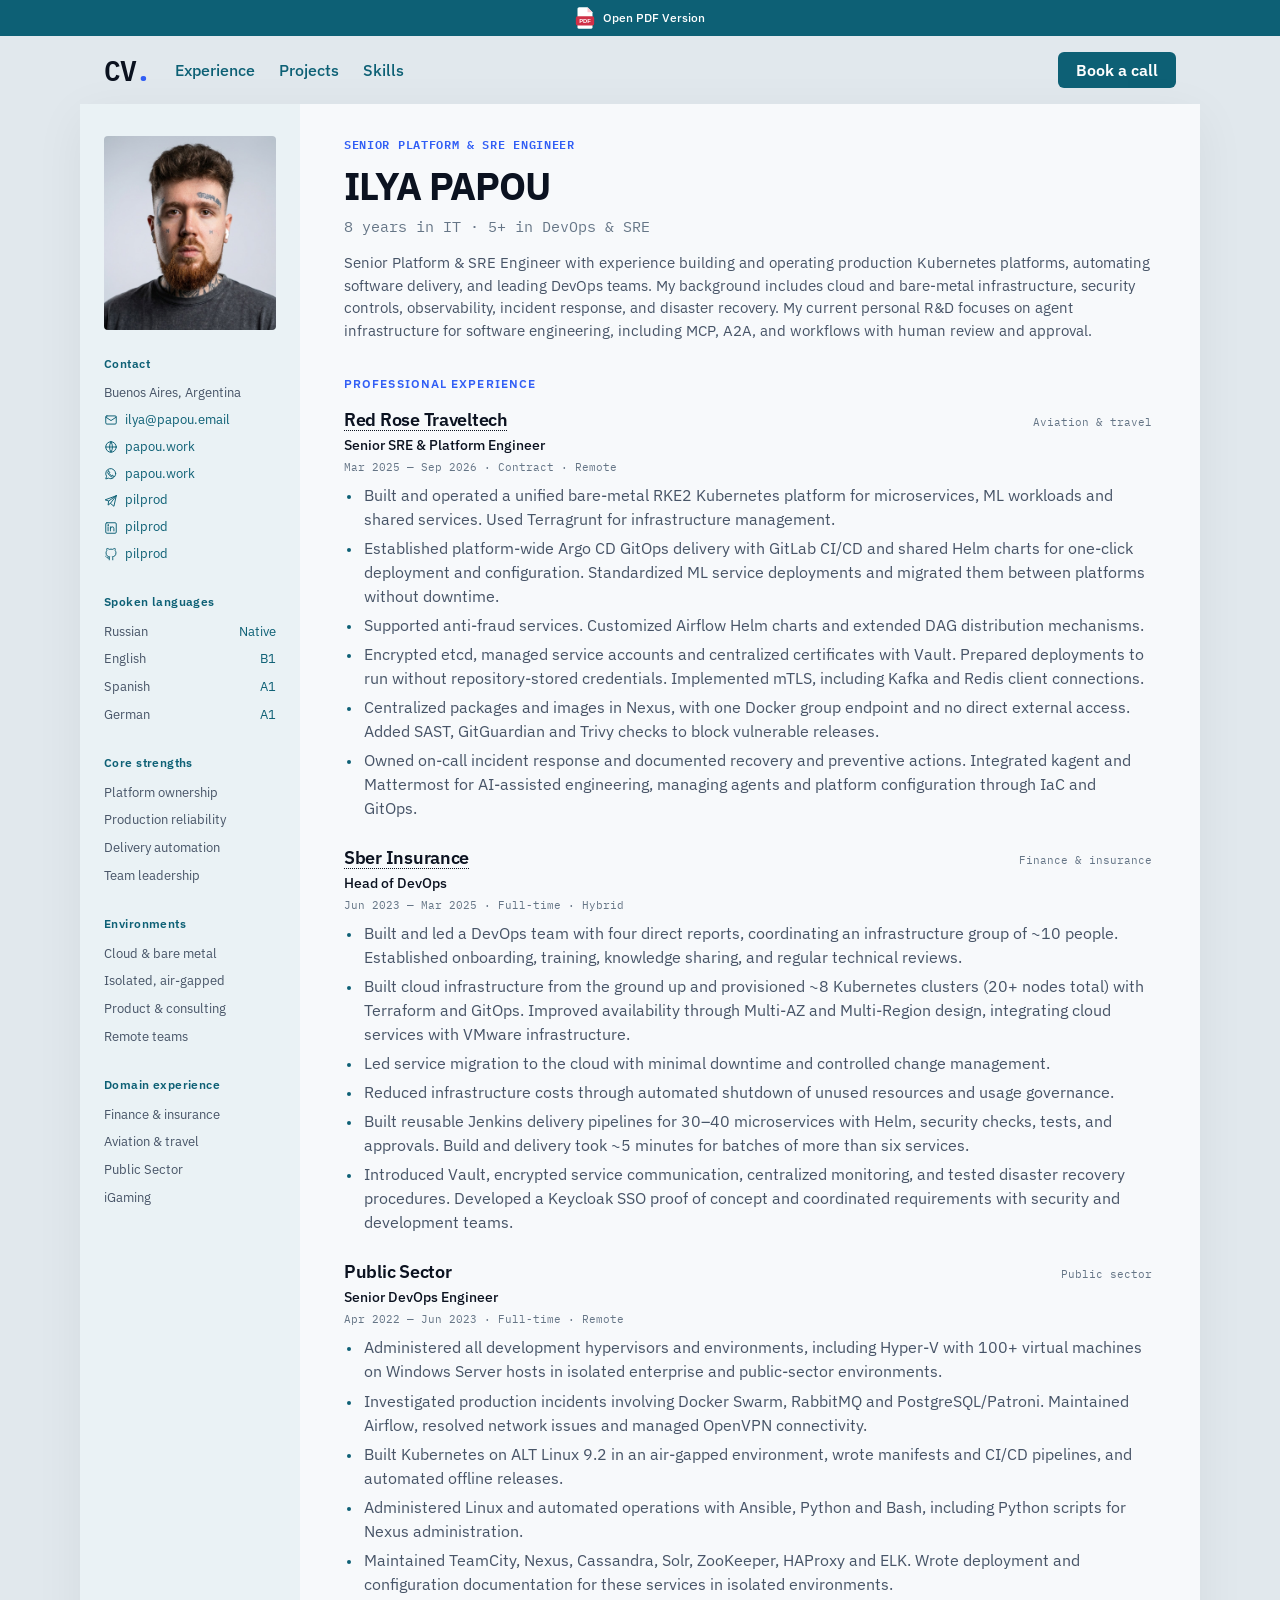
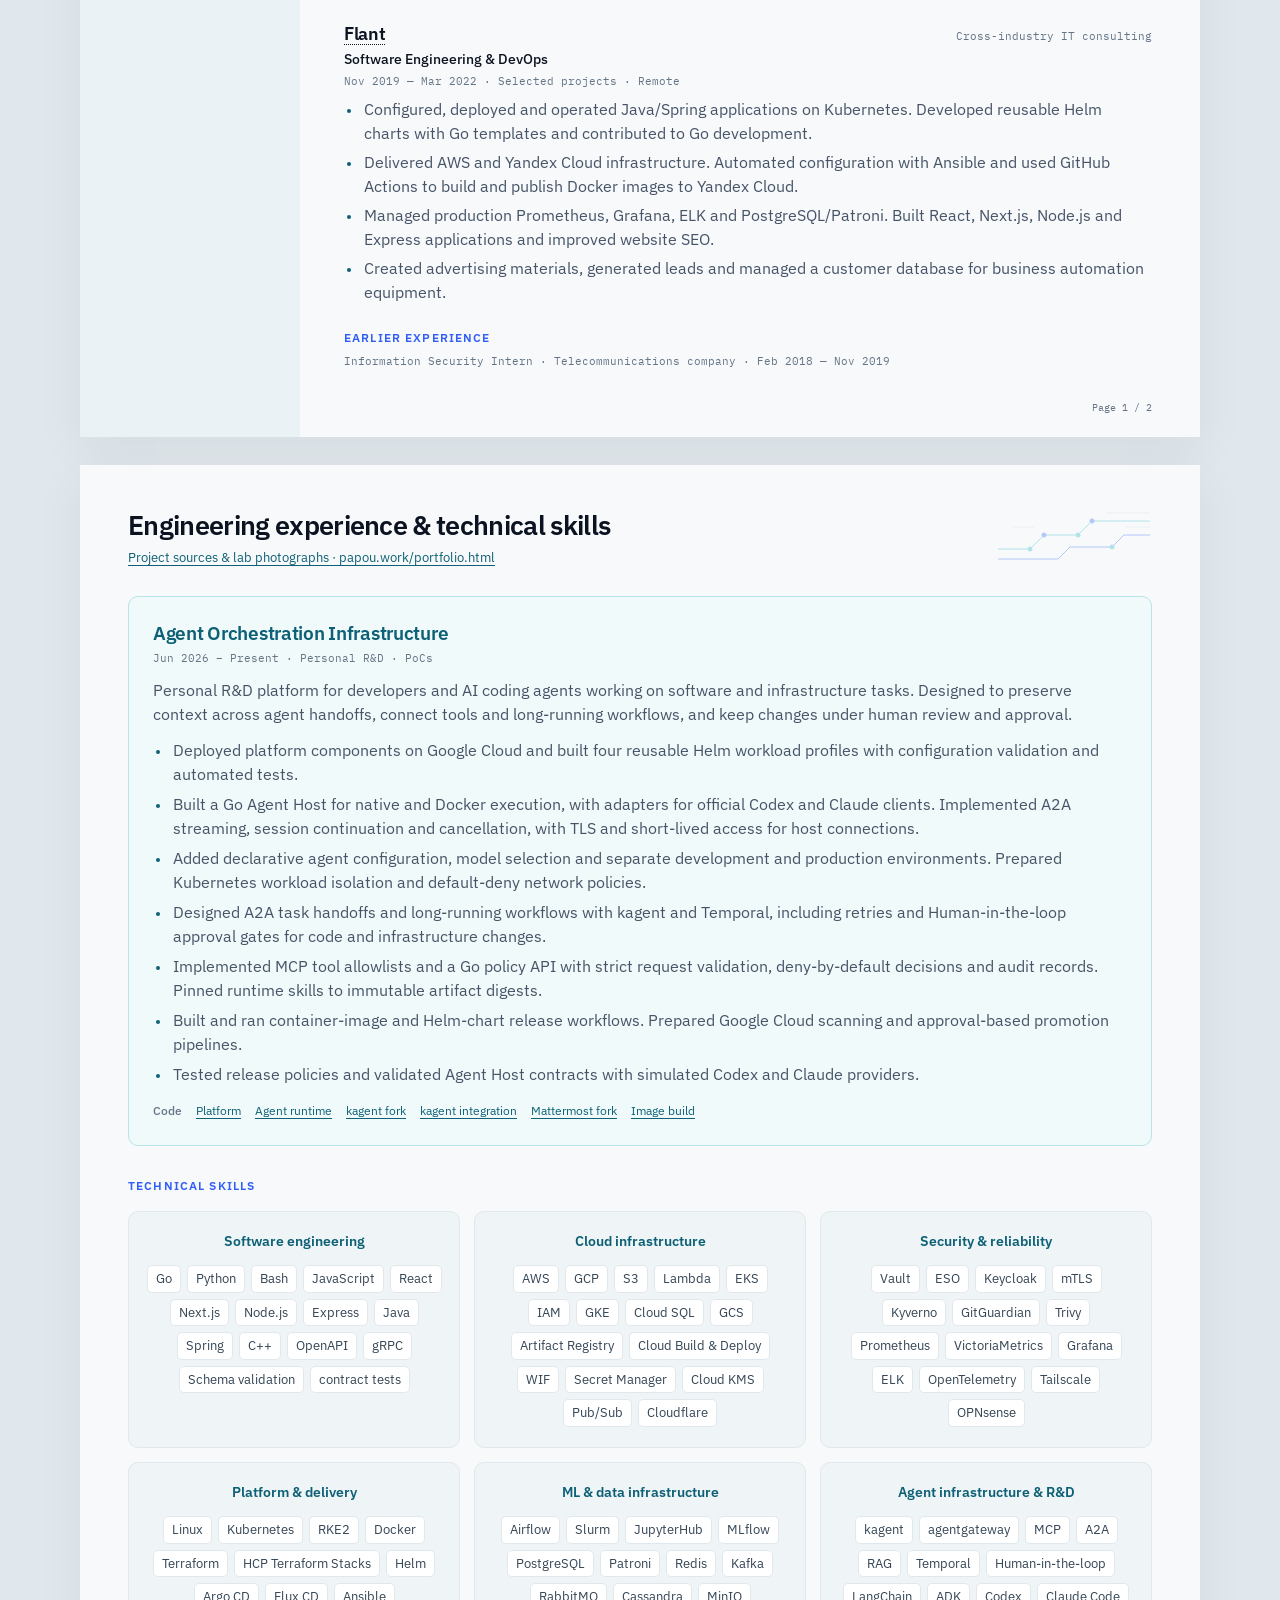
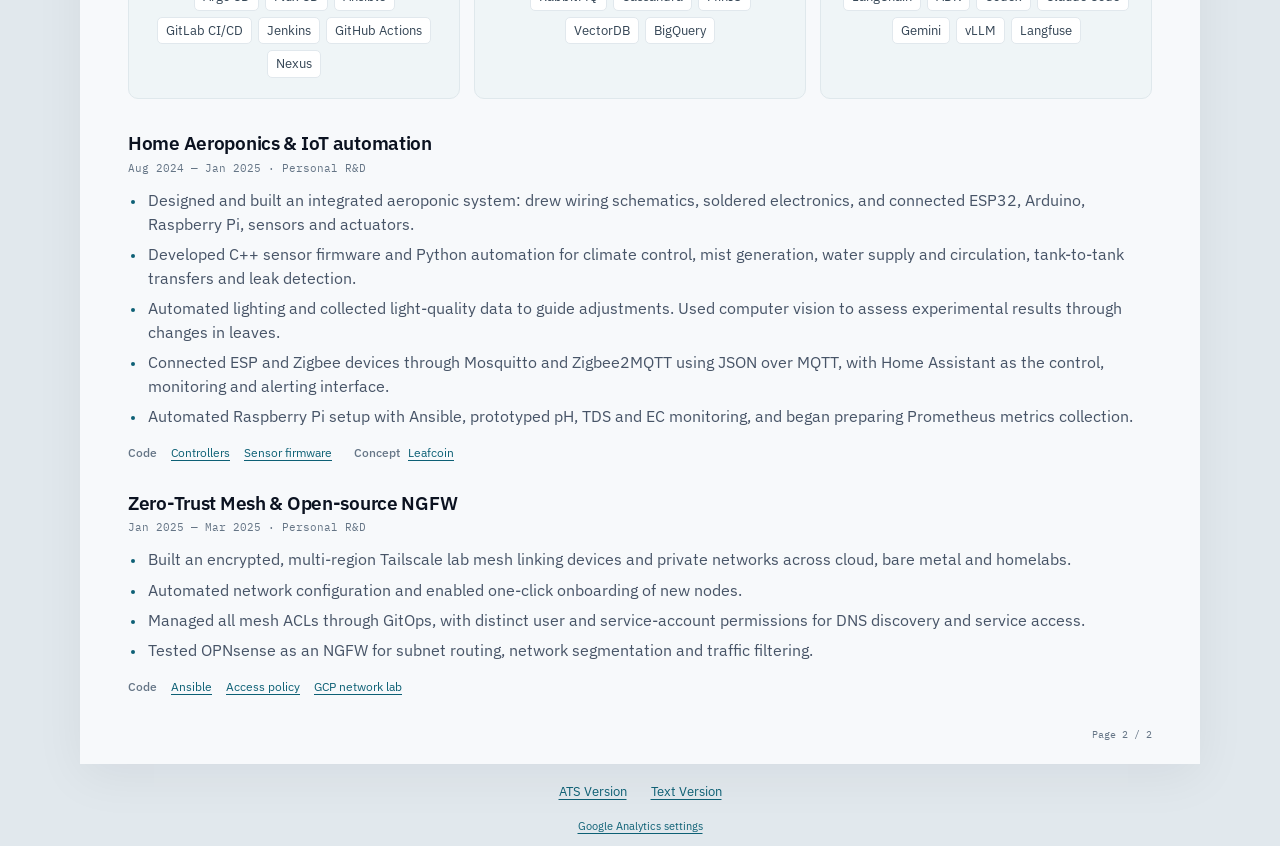
==== commit 61c0cdab: "Add PDF icon and remove booking button border" ====
--- a/index.html
+++ b/index.html
@@ -37,7 +37,7 @@
   <link rel="describedby" href="/portfolio.jsonld" type="application/ld+json" title="Project, repository and photograph relationships">
   <link rel="icon" href="assets/favicon.svg" type="image/svg+xml">
   <link rel="preload" href="assets/fonts/ibm-plex-sans.ttf" as="font" type="font/ttf" crossorigin>
-  <link rel="stylesheet" href="styles.css?v=20261005-teal-booking">
+  <link rel="stylesheet" href="styles.css?v=20261006-pdf-icon">
   <script type="application/ld+json">
     {
       "@context": "https://schema.org",
@@ -130,7 +130,7 @@
   <a class="skip-link" href="#experience">Skip to experience</a>
   <nav class="pdf-strip" aria-label="PDF versions">
     <div class="pdf-strip-links">
-      <a id="open-pdf" href="assets/Ilya%20Papou%20CV%20%E2%80%94%20DevOps%20%26%20SRE.pdf?v=20261005-spacing" target="_blank" rel="noopener">Open PDF Version</a>
+      <a id="open-pdf" href="assets/Ilya%20Papou%20CV%20%E2%80%94%20DevOps%20%26%20SRE.pdf?v=20261005-spacing" target="_blank" rel="noopener"><img class="pdf-icon" src="assets/pdf-icon.svg" width="20" height="24" alt="" aria-hidden="true">Open PDF Version</a>
     </div>
   </nav>
   <div class="site-toolbar">
--- a/styles.css
+++ b/styles.css
@@ -335,6 +335,7 @@
 .pdf-strip a {
   display: inline-flex;
   align-items: center;
+  gap: 8px;
   min-height: 28px;
   margin-block: 4px;
   padding-inline: 10px;
@@ -342,6 +343,12 @@
   color: white;
   white-space: nowrap;
   text-decoration: none;
+}
+
+.pdf-strip .pdf-icon {
+  flex: 0 0 auto;
+  width: 20px;
+  height: 24px;
 }
 
 .pdf-strip a:hover {
@@ -447,7 +454,7 @@
   justify-content: center;
   min-height: 36px;
   padding: 0 18px;
-  border: 1px solid #0d6075;
+  border: 0;
   border-radius: 6px;
   background: #0d6075;
   font-weight: 600;
@@ -468,7 +475,6 @@
 .portfolio-toolbar .booking-action:focus-visible,
 .site-toolbar .booking-action:hover,
 .site-toolbar .booking-action:focus-visible {
-  border-color: #0b5265;
   background: #0b5265;
   color: white;
 }
@@ -1683,12 +1689,11 @@
     background: var(--sidebar);
   }
 
-  /* Match the PDF strip, with a visible edge against the dark surface. */
+  /* Match the PDF strip in the device-dark palette. */
   .booking-action,
   .portfolio-toolbar .booking-action,
   .site-toolbar .booking-action {
     background: #0d6075;
-    border-color: #398599;
     color: white;
   }
 
@@ -1699,7 +1704,6 @@
   .site-toolbar .booking-action:hover,
   .site-toolbar .booking-action:focus-visible {
     background: #0b5265;
-    border-color: #398599;
     color: white;
   }
 
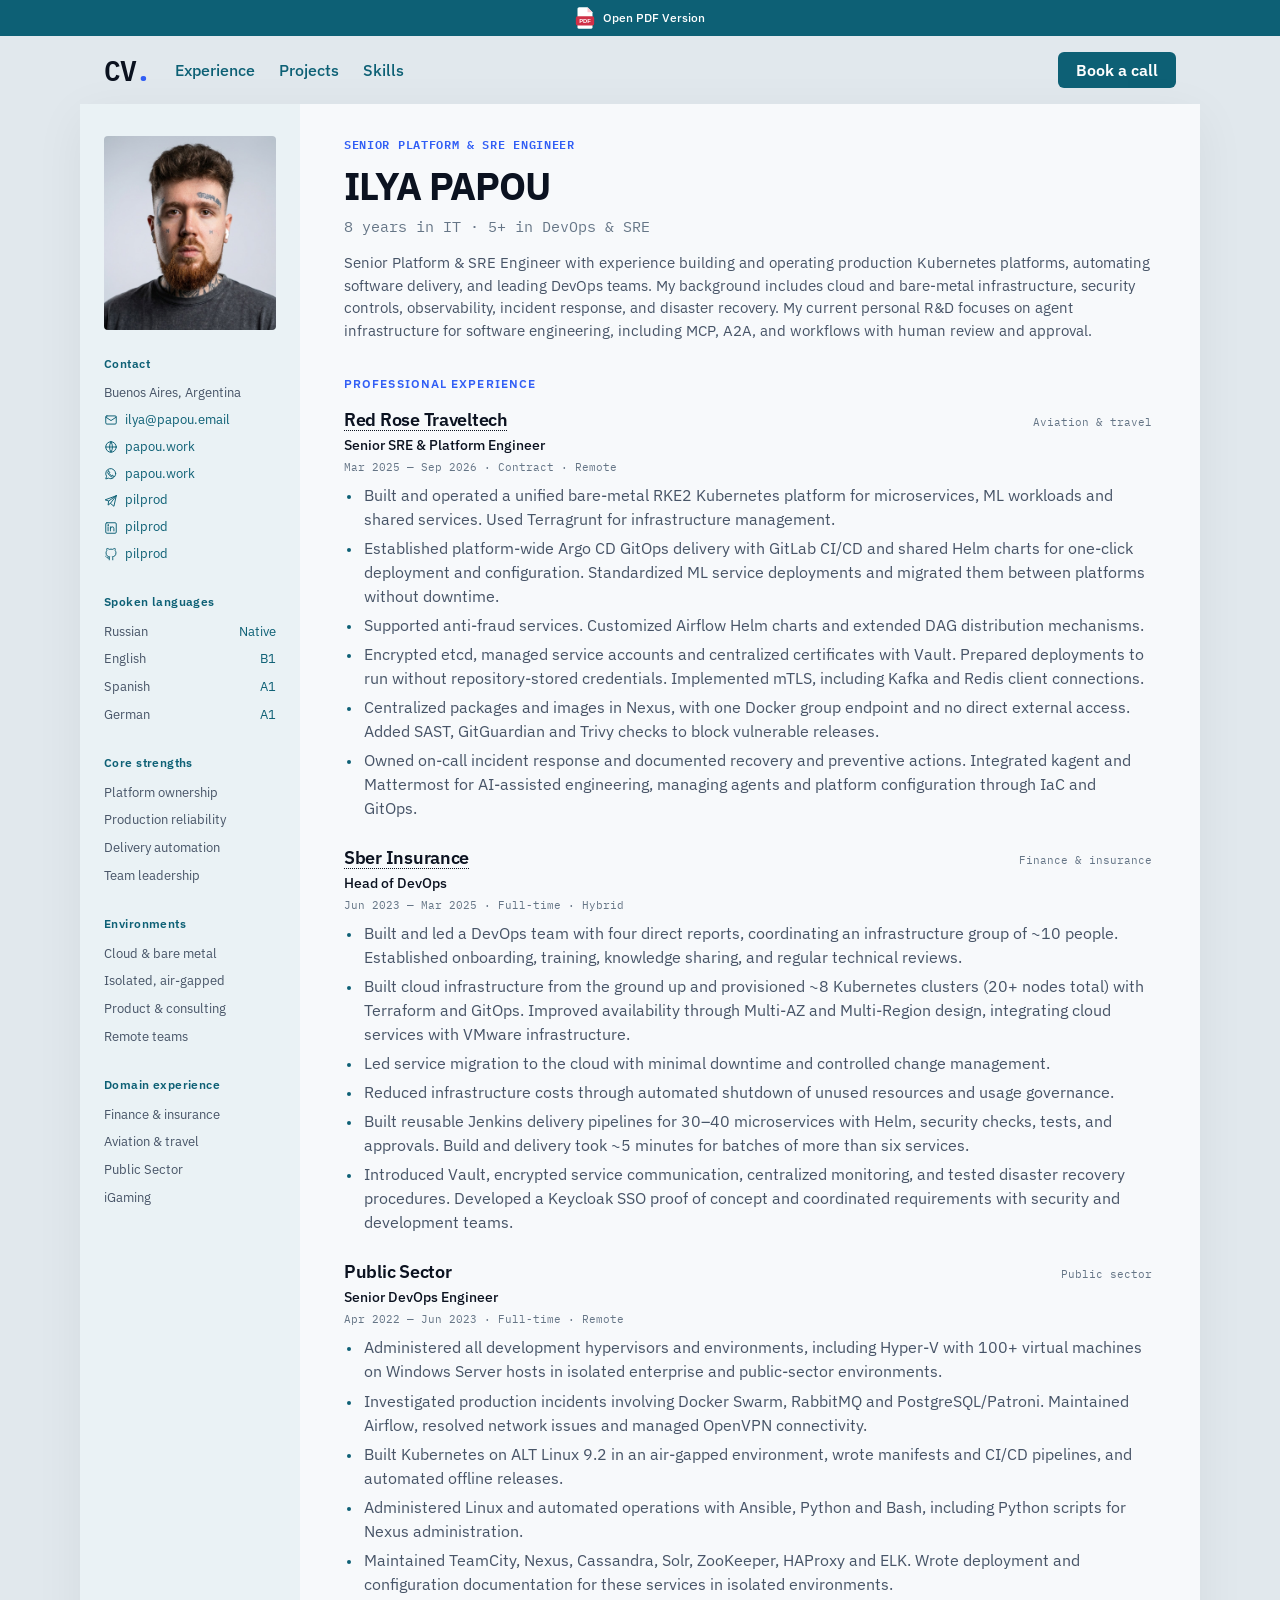
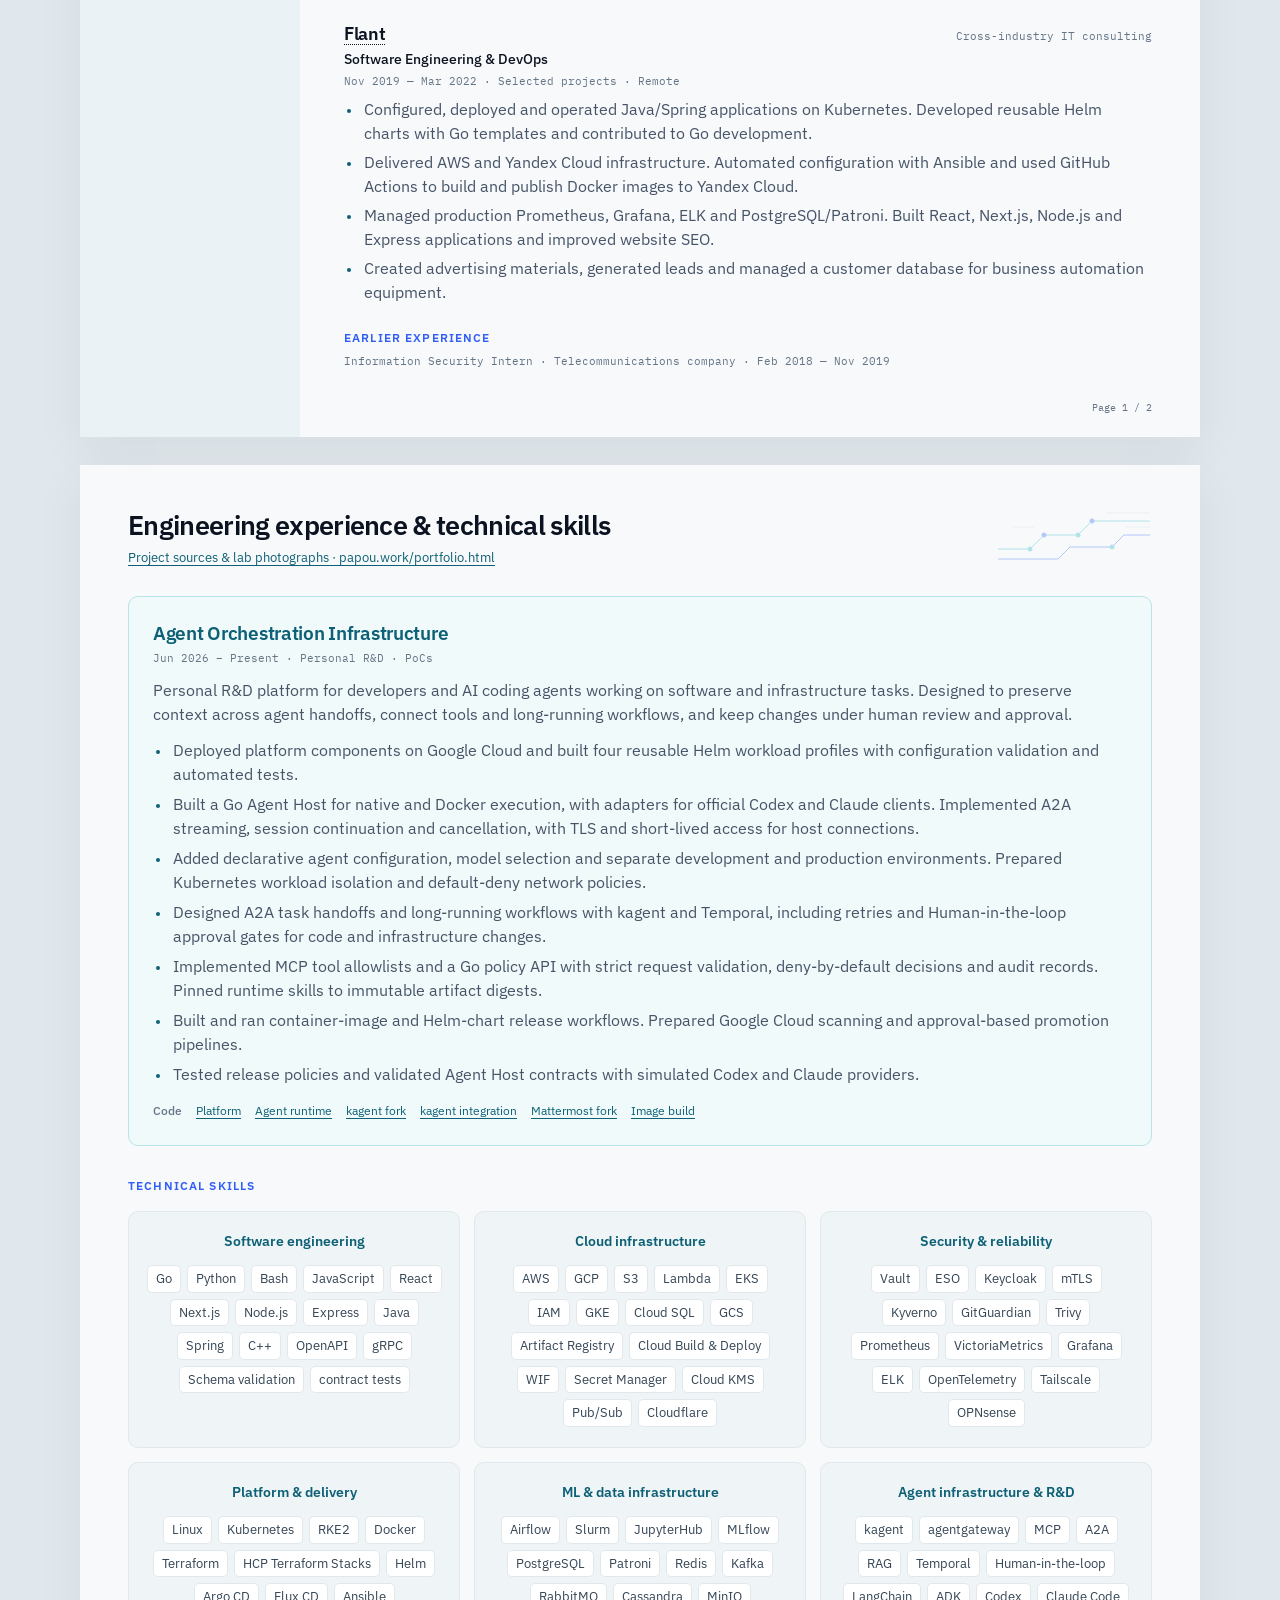
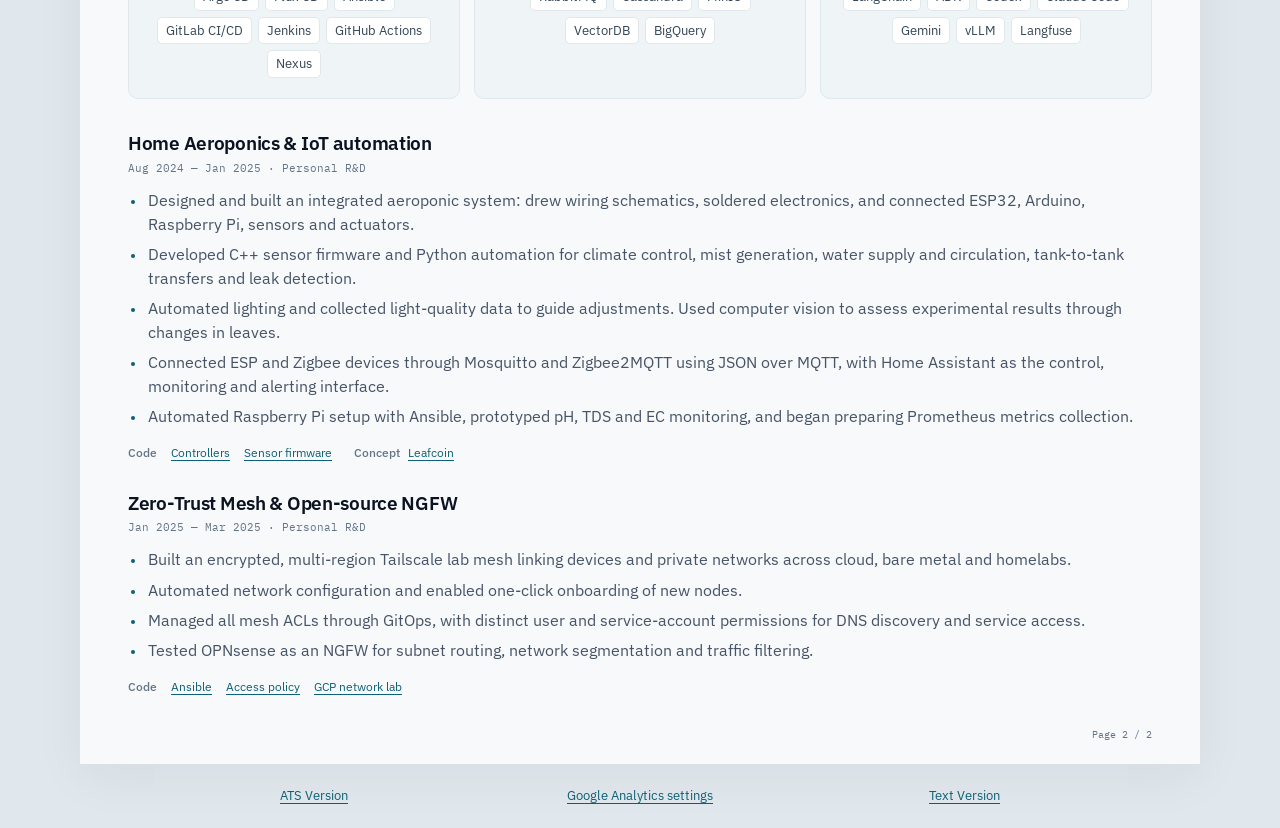
==== commit 4827e1b0: "Align CV footer formats and analytics in one row" ====
--- a/index.html
+++ b/index.html
@@ -37,7 +37,7 @@
   <link rel="describedby" href="/portfolio.jsonld" type="application/ld+json" title="Project, repository and photograph relationships">
   <link rel="icon" href="assets/favicon.svg" type="image/svg+xml">
   <link rel="preload" href="assets/fonts/ibm-plex-sans.ttf" as="font" type="font/ttf" crossorigin>
-  <link rel="stylesheet" href="styles.css?v=20261006-pdf-icon">
+  <link rel="stylesheet" href="styles.css?v=20261007-footer-row">
   <script type="application/ld+json">
     {
       "@context": "https://schema.org",
@@ -480,13 +480,13 @@
     </section>
   </main>
   <footer class="analytics-footer" aria-label="Privacy settings">
-    <nav class="ats-resources" aria-label="ATS CV formats">
+    <nav class="ats-resources" aria-label="CV formats and privacy">
       <a id="download-ats-pdf" href="assets/Ilya%20Papou%20CV%20(ATS)%20%E2%80%94%20DevOps%20%26%20SRE.pdf?v=20261005-ats-theme" target="_blank" rel="noopener">ATS Version</a>
+      <div id="analytics-tools" hidden>
+        <button id="analytics-settings" type="button" aria-expanded="false" aria-controls="analytics-consent" aria-label="Google Analytics settings"><span class="analytics-settings-desktop">Google Analytics settings</span><span class="analytics-settings-mobile">Analytics settings</span></button>
+      </div>
       <a href="/ats.html" type="text/html">Text Version</a>
     </nav>
-    <div id="analytics-tools" hidden>
-      <button id="analytics-settings" type="button" aria-expanded="false" aria-controls="analytics-consent">Google Analytics settings</button>
-    </div>
     <noscript>JavaScript is needed to manage analytics settings.</noscript>
   </footer>
   <section class="analytics-consent" id="analytics-consent" aria-labelledby="analytics-heading" hidden>
--- a/styles.css
+++ b/styles.css
@@ -138,22 +138,36 @@
 }
 
 .ats-resources {
-  display: flex;
+  display: grid;
+  grid-template-columns: minmax(0, 1fr) auto minmax(0, 1fr);
+  align-items: center;
+  gap: 16px;
+  width: 100%;
+  max-width: 720px;
+  margin: 0 auto;
+  font-size: 13px;
+  line-height: 24px;
+}
+
+.ats-resources > a,
+.ats-resources button {
+  display: inline-flex;
   align-items: center;
   justify-content: center;
-  flex-wrap: wrap;
-  gap: 8px 24px;
-  margin: 6px 0 12px;
-  font-size: 13px;
-  line-height: 24px;
-}
-
-.analytics-footer > div {
-  display: flex;
-  justify-content: center;
-  align-items: center;
-  flex-wrap: wrap;
-  gap: 4px 14px;
+  min-height: 44px;
+  white-space: nowrap;
+}
+
+.ats-resources > a:first-child { justify-self: start; }
+#analytics-tools { grid-column: 2; grid-row: 1; }
+.ats-resources > a:last-child { justify-self: end; grid-column: 3; grid-row: 1; }
+.analytics-settings-mobile { display: none; }
+
+@media (max-width: 480px) {
+  .analytics-footer { padding-inline: 16px; }
+  .ats-resources { gap: 8px; font-size: 12px; }
+  .analytics-settings-desktop { display: none; }
+  .analytics-settings-mobile { display: inline; }
 }
 
 .analytics-footer button {
@@ -161,6 +175,7 @@
   padding: 0;
   background: transparent;
   color: var(--teal);
+  font: inherit;
   cursor: pointer;
   text-decoration: underline;
   text-underline-offset: 3px;
